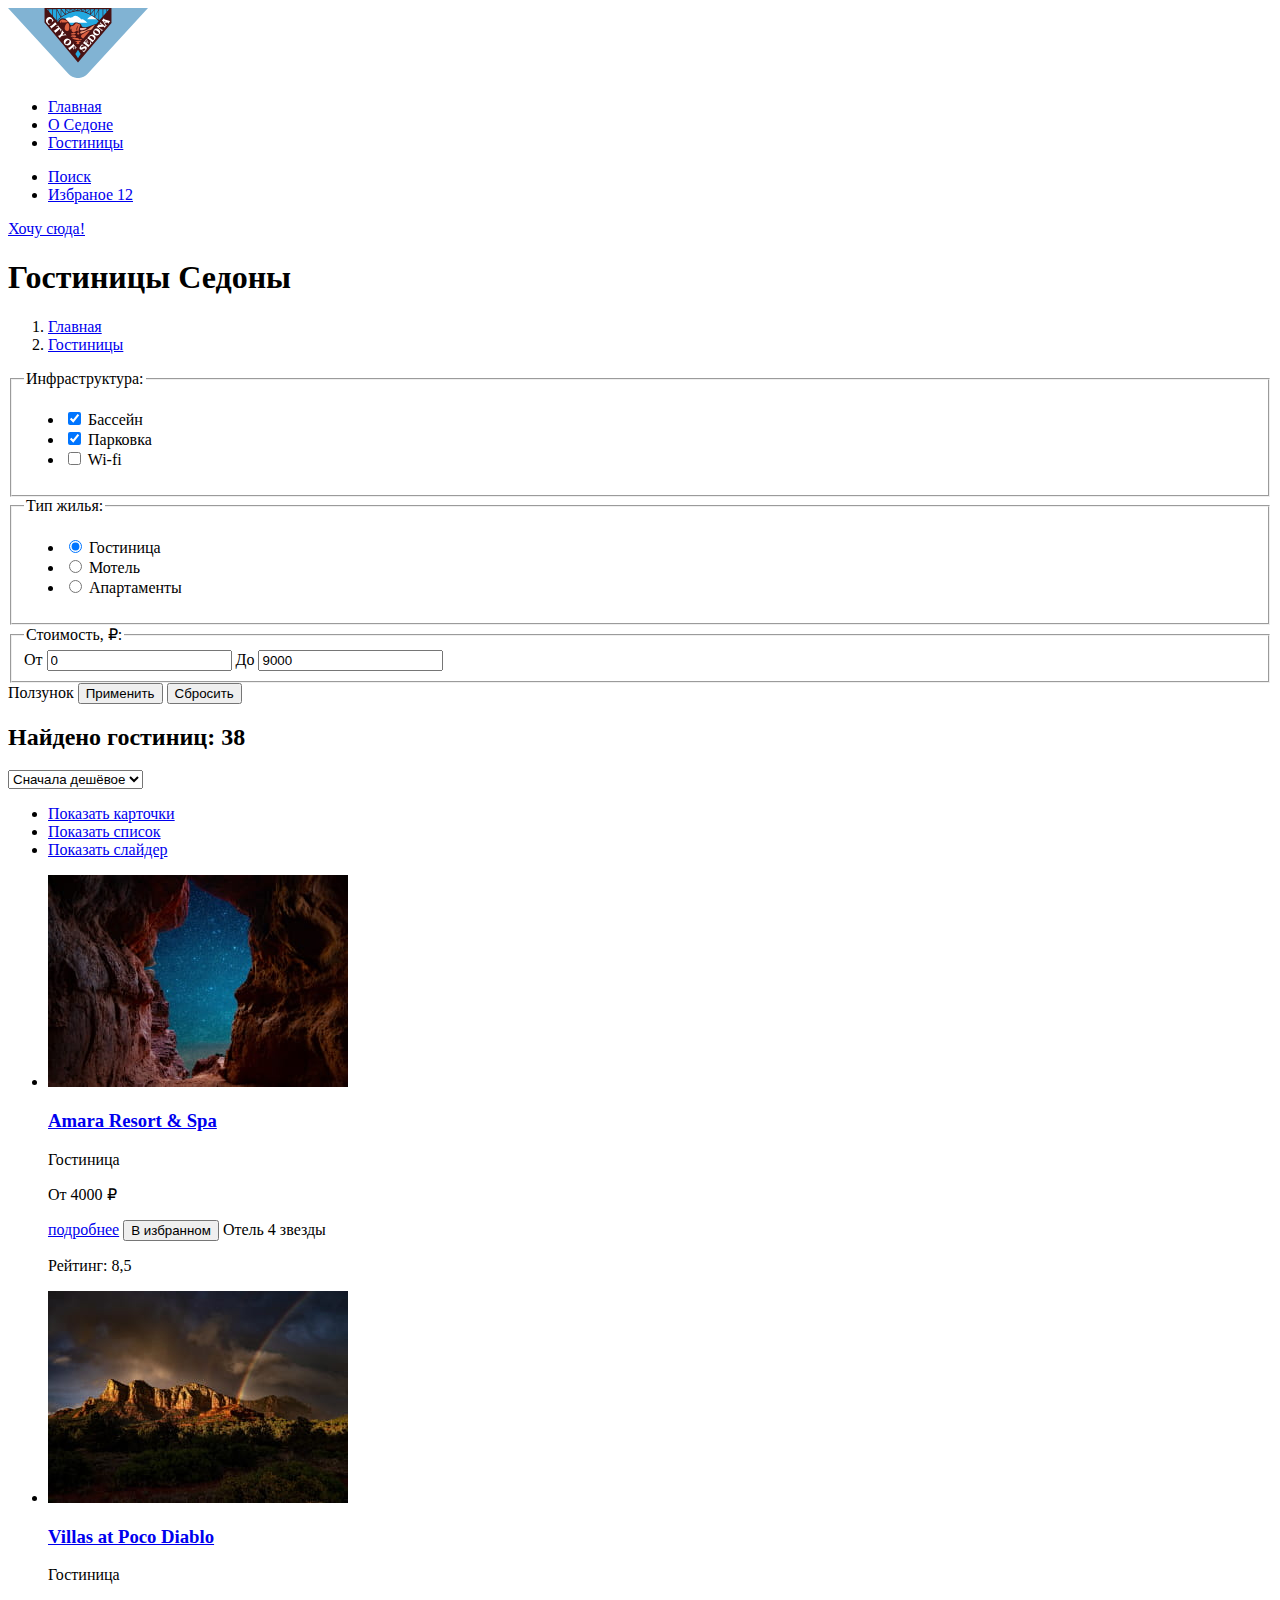
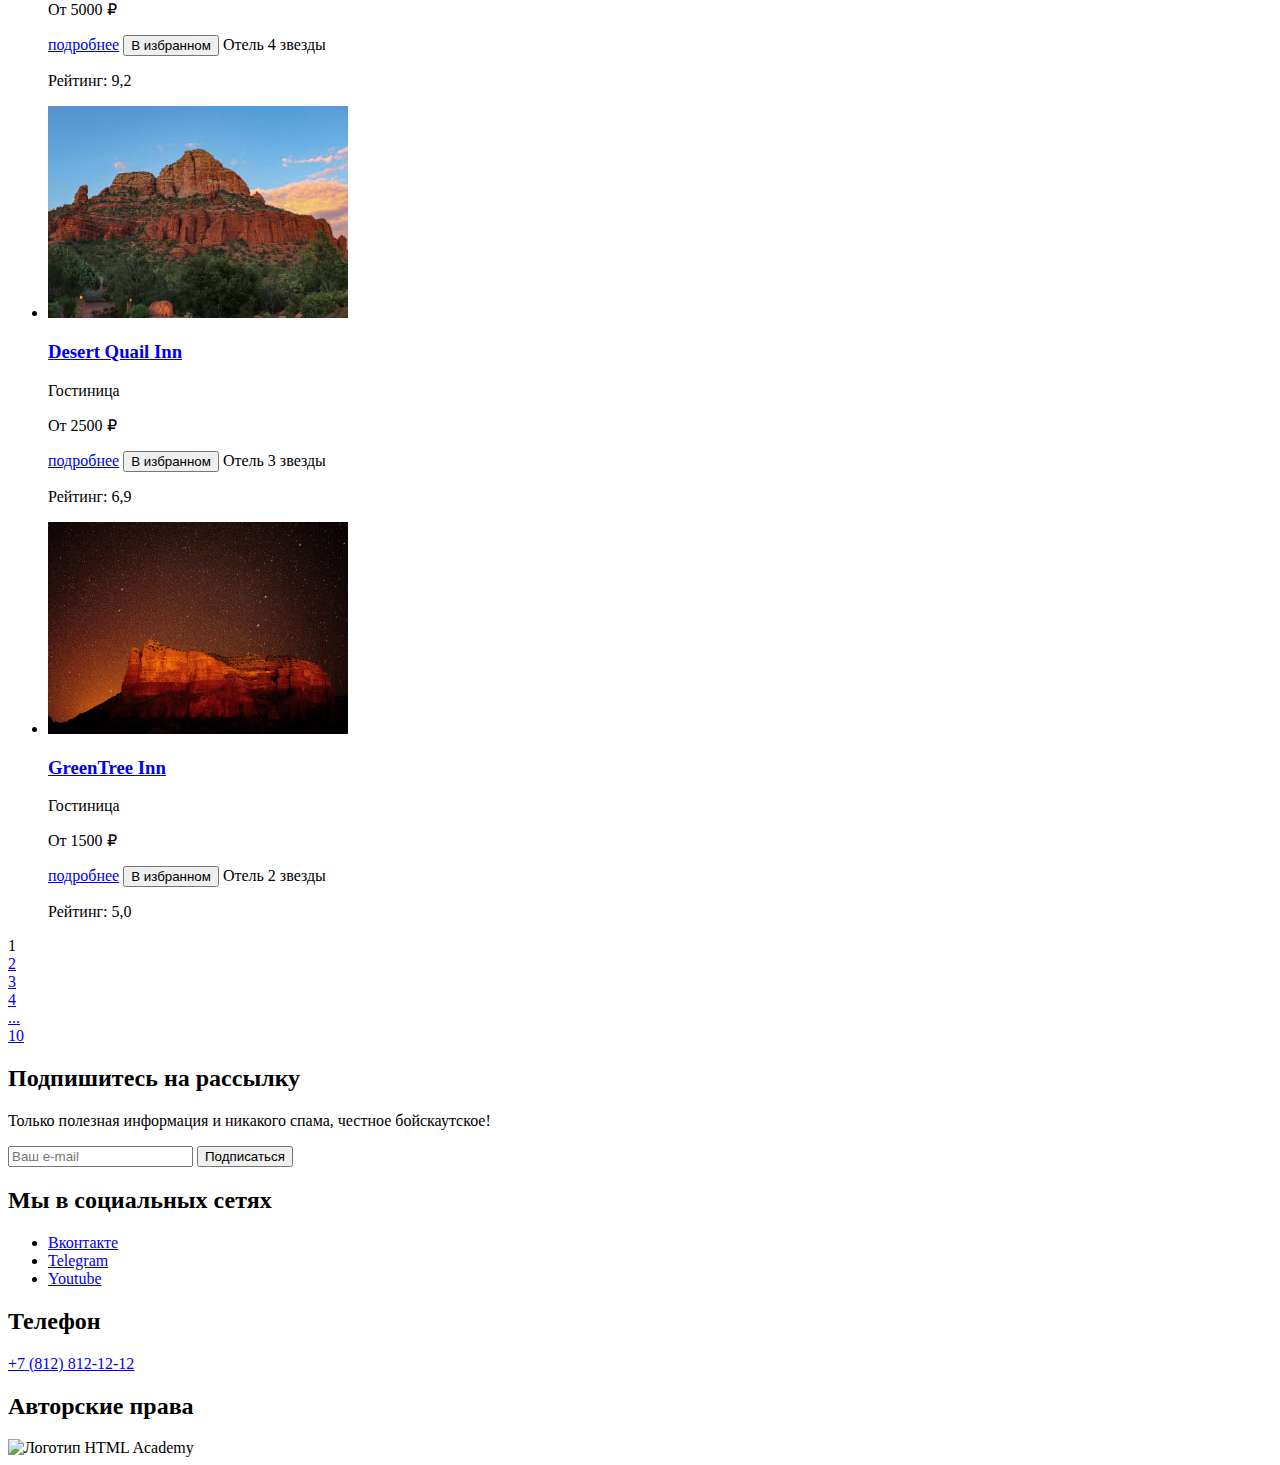
==== catalog.html @ e80df543 "Добавляет графику" ====
<!DOCTYPE html>
<html lang="ru">

  <head>
    <meta charset="utf-8">
    <title>HTML Academy: Седона</title>
  </head>

  <body>

    <header class="main-header" data-test="header">
      <nav class="navigation">
        <a class="navigation-logo" href="index.html">
          <img class="page-header-logo" src="images/logo.svg" width="140" height="70" alt="Логотип городка Седона">
        </a>
        <ul class="navigation-list">
          </li>
          <li class="navigation-item">
            <a class="navigation-link navigation-link-current" href="index.html">Главная</a>
          </li>
          <li class="navigation-item ">
            <a class="navigation-link" href="#">О Седоне</a>
          </li>
          <li class="navigation-item">
            <a class="navigation-link" href="catalog.html">Гостиницы</a>
          </li>

        </ul>
        <ul class="navigation-list navigation-user">
          <li class="navigation-user-item">
            <a class="navigation-user-link navigation-user-link-search" href="#">
              <span class="visually-hidden">
                Поиск
              </span>
            </a>
          </li>
          <li class="navigation-user-item">
            <a class="navigation-user-link navigation-user-link-favorite" href="#">
              <span class="visually-hidden">
                Избраное
              </span>
              <span class="likes-count">12</span>
            </a>
          </li>
        </ul>
      </nav>
      <a class="header-button" href="#">Хочу сюда!</a>
    </header>

    <main class="inner" data-test="main">
      <section class="filter" data-test="filter">
        <h1 class="filter-title">Гостиницы Седоны</h1>
        <nav class="breadcrumbs" aria-label="Хлебные крошки">
          <ol class="bread-crumbs-list">
            <li class="bread-crumbs-item ">
              <a class="bread-crumbs-link" href="index.html">
                <span class="visually-hidden">Главная</span>
              </a>
            </li>
            <li class="bread-crumbs-item ">
              <a class="bread-crumbs-link" href="catalog.html" area-current="page">
                Гостиницы</a>
            </li>
          </ol>
        </nav>
        <form class="filter-form" action="https://echo.htmlacademy.ru/" metod="get">
          <fieldset class="filter-form-fielsed">
            <legend>Инфраструктура:</legend>
            <ul class="filter-list">
              <li class="filter-item">
                <label class="filter-label">
                  <input class="filter-checkbox" type="checkbox" name="swimming-pool" checked>
                  Бассейн
                </label>
              </li>
              <li class="filter-item">
                <label class="filter-label">
                  <input class="filter-checkbox" type="checkbox" name="parking" checked>
                  Парковка
                </label>
              </li>
              <li class="filter-item">
                <label class="filter-label">
                  <input class="filter-checkbox" type="checkbox" name="Wi-fi">
                  Wi-fi
                </label>
              </li>
            </ul>
          </fieldset>
          <fieldset class="filter-form-fielsed">
            <legend>Тип жилья:</legend>
            <ul class="filter-list">
              <li class="filter-item">
                <label class="filter-label">
                  <input class="filter-radio" type="radio" name="type-house" value="hotel" checked>
                  Гостиница
                </label>
              </li>
              <li class="filter-item">
                <label class="filter-label">
                  <input class="filter-radio" type="radio" name="type-house" value="motel">
                  Мотель
                </label>
              </li>
              <li class="filter-item">
                <label class="filter-label">
                  <input class="filter-radio" type="radio" name="type-house" value="apartaments">
                  Апартаменты
                </label>
              </li>
            </ul>
          </fieldset>
          <fieldset class="filter-form-fielsed">
            <legend>Стоимость, ₽:</legend>
            <label class="filter-form-controle">От
              <input type="text" name="min-interval" value="0">
            </label>
            <label class="filter-form-controle">До
              <input type="text" name="max-interval" value="9000">
            </label>
          </fieldset>
          <span class="visually-hidden">Ползунок</span>
          <button class="button" type="submit">Применить</button>
          <button class="button" type="reset">Сбросить</button>
        </form>
      </section>
      <section class="catalog" data-test="catalog">
        <h2>Найдено гостиниц: 38</h2>
        <select class="select-control" aria-label="Сортировка">
          <option value="cheap">Сначала дешёвое</option>
          <option value="expensive">Сначала дорогое</option>
        </select>
        <div class="catalog-view">
          <ul class="catalog-view-list">
            <li class="catalog-view-item">
              <a href="#" class="catalog-view cards-selected">
                <span class="visually-hidden">Показать карточки</span>
              </a>
            </li>
            <li class="catalog-view-item">
              <a href="#" class="catalog-view-list">
                <span class="visually-hidden">Показать список</span>
              </a>
            </li>
            <li class="catalog-view-item">
              <a href="#" class="catalog-view-slider">
                <span class="visually-hidden">Показать слайдер</span>
              </a>
            </li>
          </ul>
        </div>

        <ul class="catalog-list">
          <li class="catalog-item">
            <a class="catalog-item-link" href="#">
              <img class="catalog-item-image" src="images/hotels/hotel-1.jpg" width="300" height="212"
                alt="Вид на звездное ночное небо изнутри горной расщелины">
              <h3 class="catalog-item-title">Amara Resort & Spa</h3>
            </a>
            <p class="catalog-item-card">Гостиница</p>
            <p class="catalog-item-price">От 4000 ₽</p>
            <a class="catalog-item-link-button" href="#">подробнее</a>
            <button class="button" type="submit">В избранном</button>
            <span class="visually-hidden">Отель 4 звезды</span>
            </p>
            <p class="catalog-item-rating">Рейтинг: 8,5</p>
          </li>
          <li class="catalog-item">
            <a class="catalog-item-link" href="#">
              <img class="catalog-item-image" src="images/hotels/hotel-2.jpg" width="300" height="212"
                alt="Радуга над горой">
              <h3 class="catakog-item-title">Villas at Poco Diablo</h3>
            </a>
            <p class="catalog-item-card">Гостиница</p>
            <p class="catalog-item-price">От 5000 ₽</p>
            <a class="catalog-item-link-button" href="#">подробнее</a>
            <button class="button" type="submit">В избранном</button>
            <span class="visually-hidden">Отель 4 звезды</span>
            </p>
            <p class="catalog-item-rating">Рейтинг: 9,2</p>
          </li>
          <li class="catalog-item">
            <a class="catalog-item-link" href="#">
              <img class="catalog-item-image" src="images/hotels/hotel-3.jpg" width="300" height="212"
                alt="Закат в горах">
              <h3 class="catakog-item-title">Desert Quail Inn</h3>
            </a>
            <p class="catalog-item-card">Гостиница</p>
            <p class="catalog-item-price">От 2500 ₽</p>
            <a class="catalog-item-link-button" href="#">подробнее</a>
            <button class="button" type="submit">В избранном</button>
            <span class="visually-hidden">Отель 3 звезды</span>
            </p>
            <p class="catalog-item-rating">Рейтинг: 6,9</p>
          </li>
          <li class="catalog-item">
            <a class="catalog-item-link" href="#">
              <img class="catalog-item-image" src="images/hotels/hotel-4.jpg" width="300" height="212"
                alt="Ночь в горах">
              <h3 class="catakog-item-title">GreenTree Inn</h3>
            </a>
            <p class="catalog-item-card">Гостиница</p>
            <p class="catalog-item-price">От 1500 ₽</p>
            <a class="catalog-item-link-button" href="#">подробнее</a>
            <button class="button" type="submit">В избранном</button>
            <span class="visually-hidden">Отель 2 звезды</span>
            </p>
            <p class="catalog-item-rating">Рейтинг: 5,0</p>
          </li>
        </ul>
      </section>

      <li class="pagination-item">
        <a class="pagination-link pagination-current">1</a>
      </li>
      <li class="pagination-item">
        <a class="pagination-link" href="#">2</a>
      </li>
      <li class="pagination-item">
        <a class="pagination-link" href="#">3</a>
      </li>
      <li class="pagination-item">
        <a class="pagination-link" href="#">4</a>
      </li>
      <li class="pagination-item>">
        <a class="pagination-link" href="#">...</a>
      </li>
      <li class="pagination-item">
        <a class="pagination-link" href="#">10</a>
      </li>

      <section class="subscription" data-test="subscribe">
        <h2>Подпишитесь на рассылку</h2>
        <p>Только полезная информация и никакого спама, честное бойскаутское!</p>
        <form class="subscription-form" action="https://echo.htmlacademy.ru/" method="post">
          <input type="text" name="user-email" placeholder="Ваш e-mail">
          <button class="button" type="submit">Подписаться</button>
        </form>
      </section>
    </main>

    <footer class="page-footer" data-test="footer">
      <section class="footer-social">
        <h2 class="visually-hidden">Мы в социальных сетях</h2>
        <ul class="social-footer-list">
          <li class="social-footer-item">
            <a class="social-footer-link" href="https://vk.com/htmlacademy">
              <span class="visually-hidden">Вконтакте</span>
            </a>
          </li>
          <li class="social-footer-item">
            <a class="social-footer-link" href="https://t.me/htmlacademy">
              <span class="visually-hidden">Telegram</span>
            </a>
          </li>
          <li class="social-footer-item">
            <a class="social-footer-link" href="https://www.youtube.com/user/htmlacademyru">
              <span class="visually-hidden">Youtube</span>
            </a>
          </li>
        </ul>
      </section>

      <section class="footer-contact">
        <h2 class="visually-hidden">Телефон</h2>
        <a class="footer-contact-phone" href="tel:+7(812)812-12-12">+7 (812) 812-12-12</a>
      </section>
      <section class="copyright">
        <h2 class="visually-hidden">Авторские права</h2>
        <a class="copyright-logo" href="https://htmlacademy.ru/"></a>
        <img class="logo-html-academy" src="#" alt="Логотип HTML Academy">
      </section>
    </footer>
  </body>
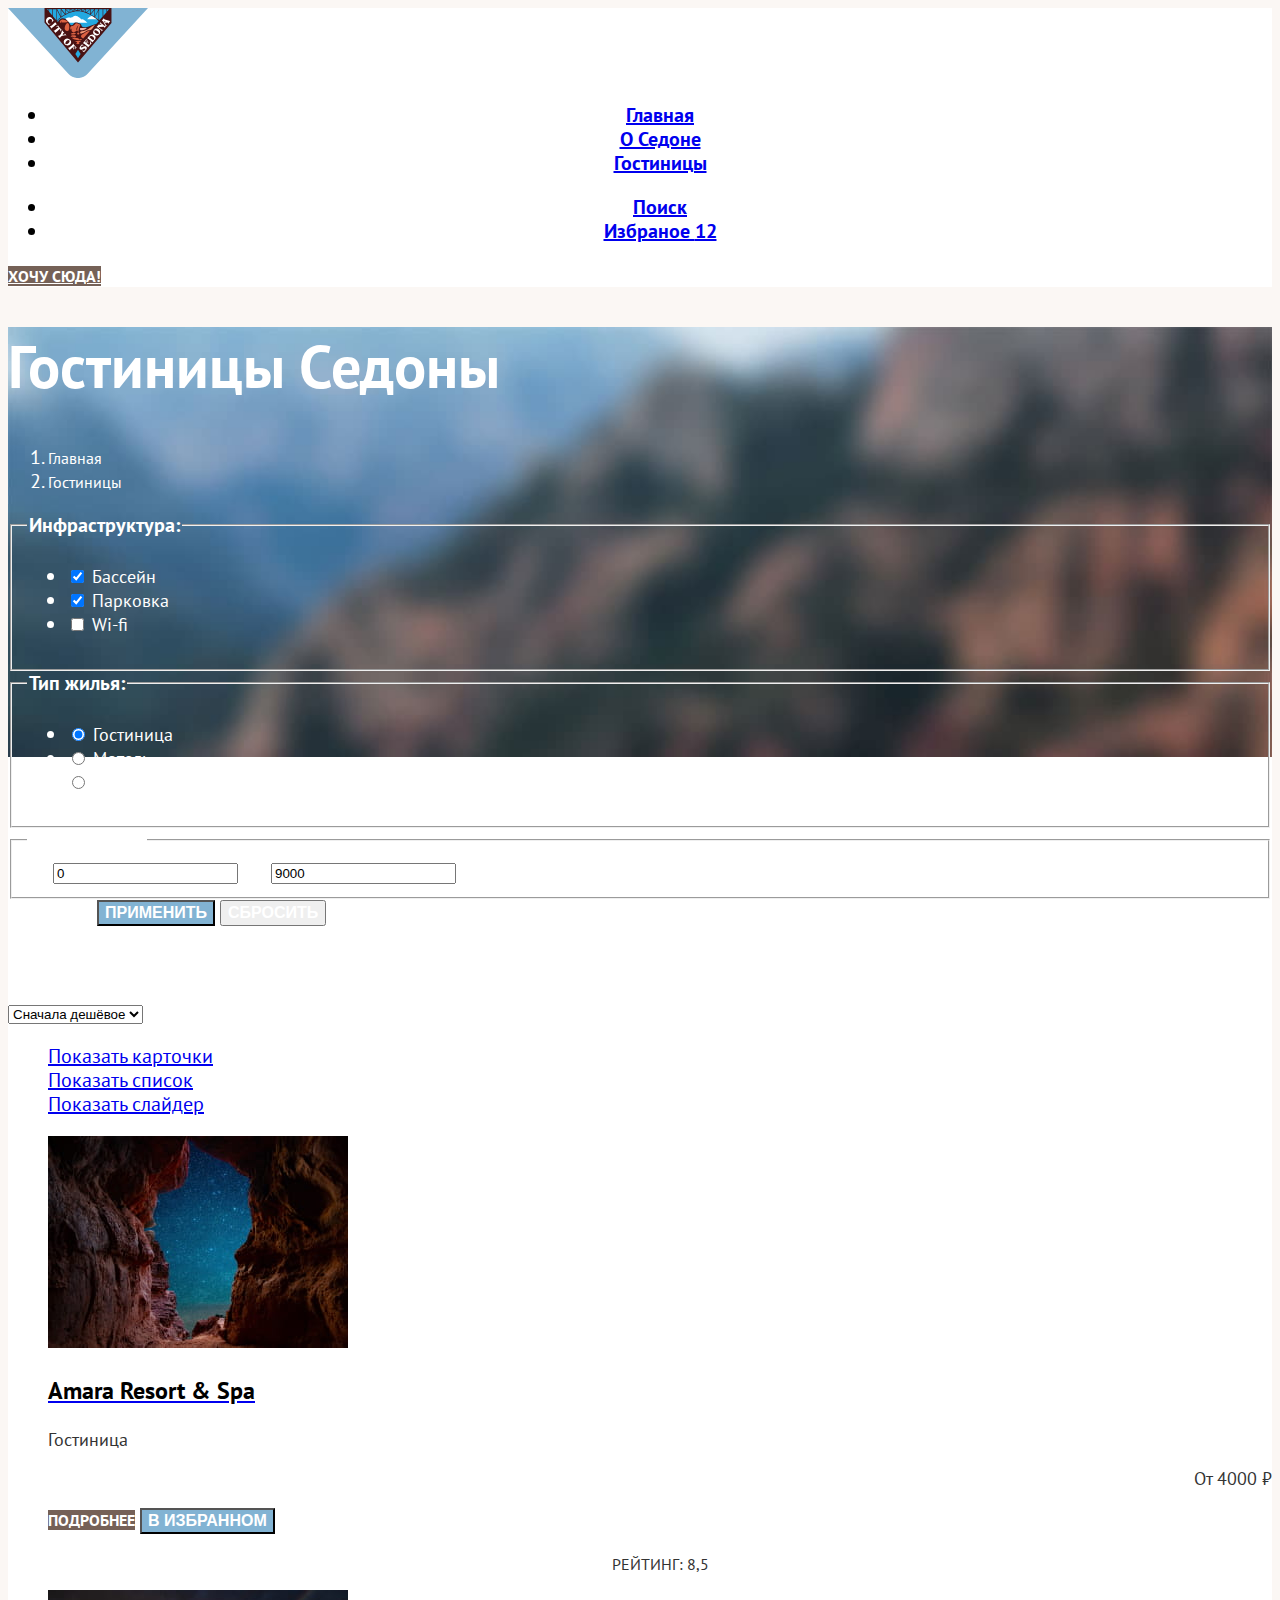
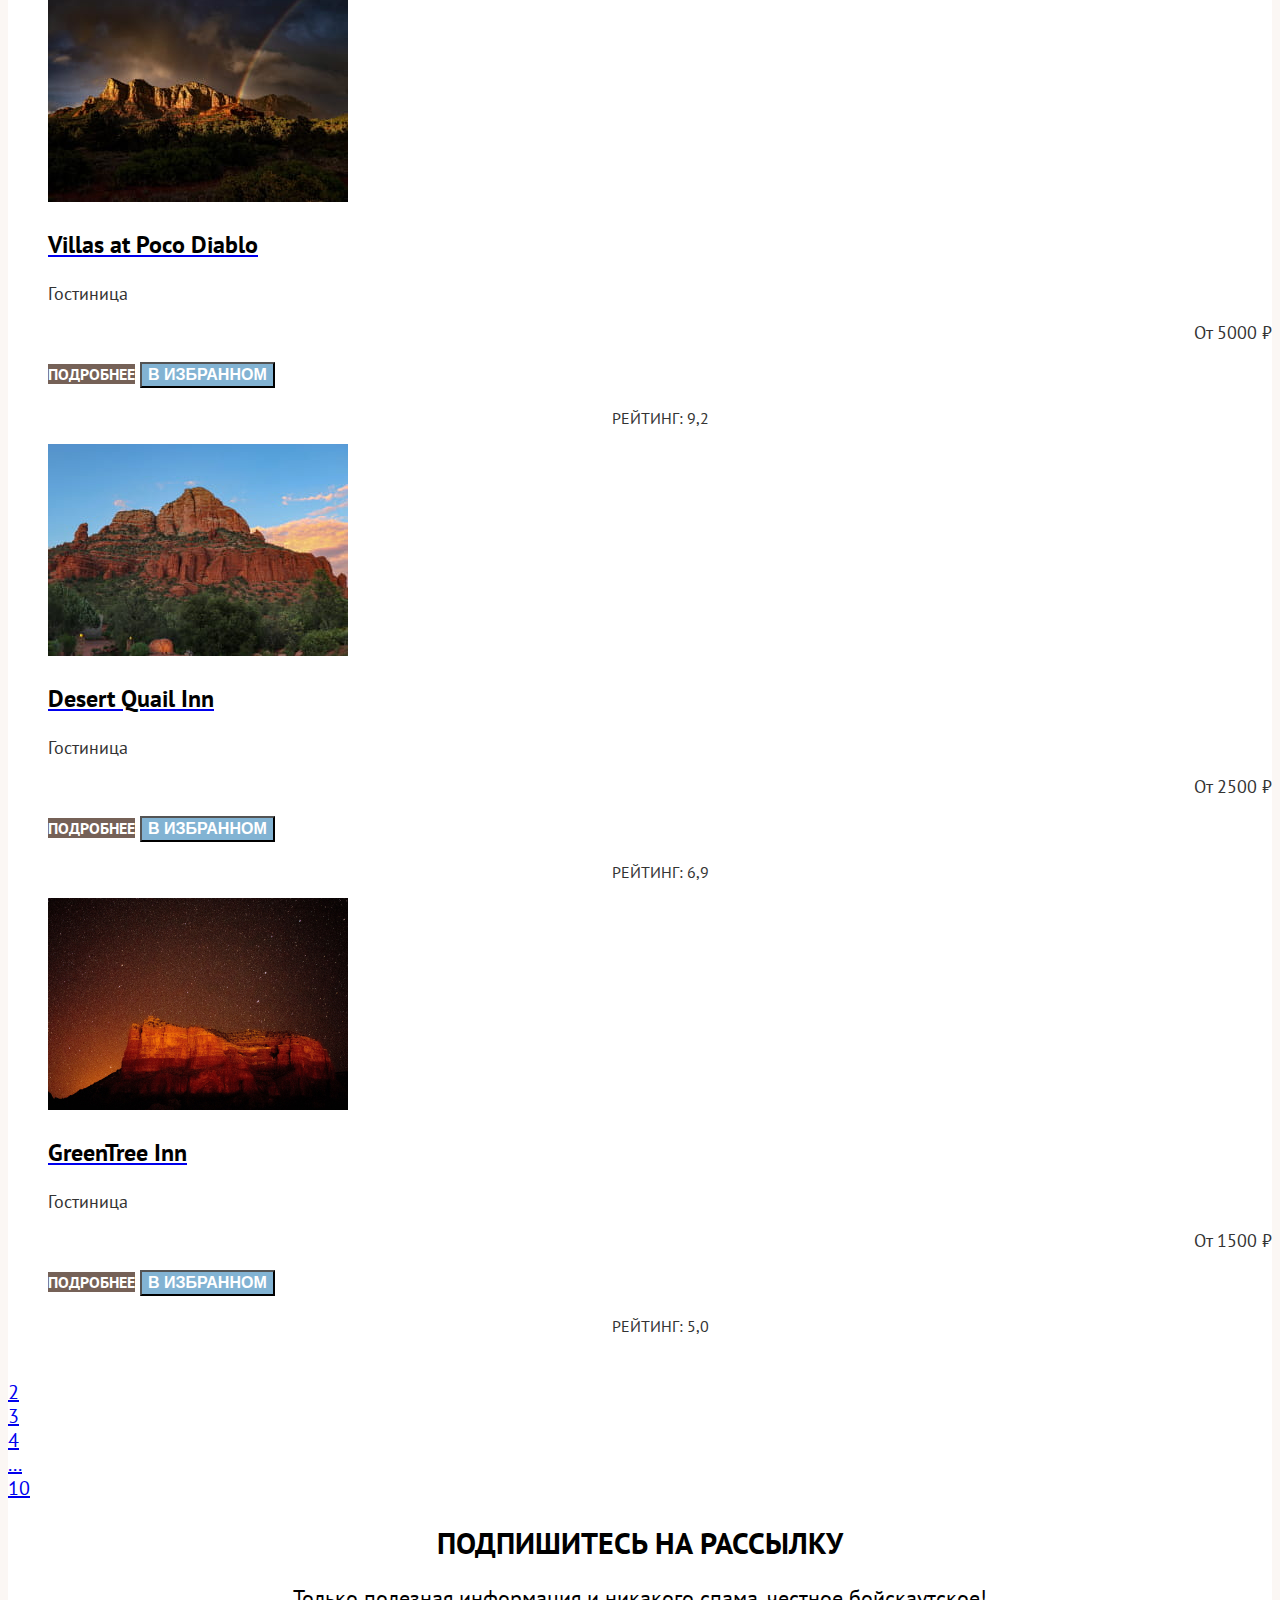
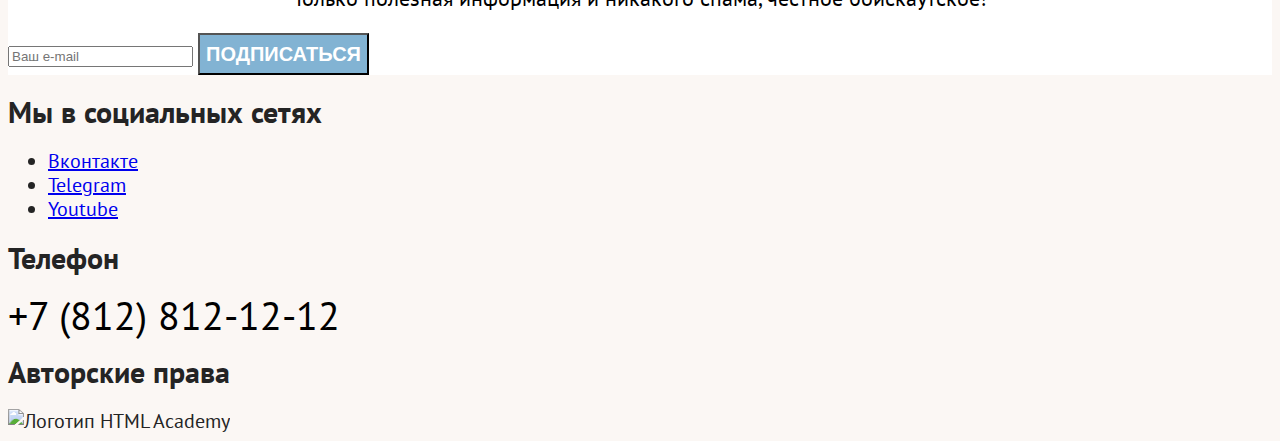
==== commit ac32571d: "Добавляет стили" ====
--- a/catalog.html
+++ b/catalog.html
@@ -4,6 +4,7 @@
   <head>
     <meta charset="utf-8">
     <title>HTML Academy: Седона</title>
+    <link rel="stylesheet" href="styles/styles.css">
   </head>
 
   <body>
@@ -120,8 +121,8 @@
             </label>
           </fieldset>
           <span class="visually-hidden">Ползунок</span>
-          <button class="button" type="submit">Применить</button>
-          <button class="button" type="reset">Сбросить</button>
+          <button class="button-select" type="submit">Применить</button>
+          <button class="button-remove" type="reset">Сбросить</button>
         </form>
       </section>
       <section class="catalog" data-test="catalog">
@@ -160,7 +161,7 @@
             <p class="catalog-item-card">Гостиница</p>
             <p class="catalog-item-price">От 4000 ₽</p>
             <a class="catalog-item-link-button" href="#">подробнее</a>
-            <button class="button" type="submit">В избранном</button>
+            <button class="button-like" type="submit">В избранном</button>
             <span class="visually-hidden">Отель 4 звезды</span>
             </p>
             <p class="catalog-item-rating">Рейтинг: 8,5</p>
@@ -169,12 +170,12 @@
             <a class="catalog-item-link" href="#">
               <img class="catalog-item-image" src="images/hotels/hotel-2.jpg" width="300" height="212"
                 alt="Радуга над горой">
-              <h3 class="catakog-item-title">Villas at Poco Diablo</h3>
+              <h3 class="catalog-item-title">Villas at Poco Diablo</h3>
             </a>
             <p class="catalog-item-card">Гостиница</p>
             <p class="catalog-item-price">От 5000 ₽</p>
             <a class="catalog-item-link-button" href="#">подробнее</a>
-            <button class="button" type="submit">В избранном</button>
+            <button class="button-like" type="submit">В избранном</button>
             <span class="visually-hidden">Отель 4 звезды</span>
             </p>
             <p class="catalog-item-rating">Рейтинг: 9,2</p>
@@ -183,12 +184,12 @@
             <a class="catalog-item-link" href="#">
               <img class="catalog-item-image" src="images/hotels/hotel-3.jpg" width="300" height="212"
                 alt="Закат в горах">
-              <h3 class="catakog-item-title">Desert Quail Inn</h3>
+              <h3 class="catalog-item-title">Desert Quail Inn</h3>
             </a>
             <p class="catalog-item-card">Гостиница</p>
             <p class="catalog-item-price">От 2500 ₽</p>
             <a class="catalog-item-link-button" href="#">подробнее</a>
-            <button class="button" type="submit">В избранном</button>
+            <button class="button-like" type="submit">В избранном</button>
             <span class="visually-hidden">Отель 3 звезды</span>
             </p>
             <p class="catalog-item-rating">Рейтинг: 6,9</p>
@@ -197,12 +198,12 @@
             <a class="catalog-item-link" href="#">
               <img class="catalog-item-image" src="images/hotels/hotel-4.jpg" width="300" height="212"
                 alt="Ночь в горах">
-              <h3 class="catakog-item-title">GreenTree Inn</h3>
+              <h3 class="catalog-item-title">GreenTree Inn</h3>
             </a>
             <p class="catalog-item-card">Гостиница</p>
             <p class="catalog-item-price">От 1500 ₽</p>
             <a class="catalog-item-link-button" href="#">подробнее</a>
-            <button class="button" type="submit">В избранном</button>
+            <button class="button-like" type="submit">В избранном</button>
             <span class="visually-hidden">Отель 2 звезды</span>
             </p>
             <p class="catalog-item-rating">Рейтинг: 5,0</p>
@@ -229,12 +230,12 @@
         <a class="pagination-link" href="#">10</a>
       </li>
 
-      <section class="subscription" data-test="subscribe">
-        <h2>Подпишитесь на рассылку</h2>
-        <p>Только полезная информация и никакого спама, честное бойскаутское!</p>
+      <section class="subscription-catalog" data-test="subscribe">
+        <h2 class="subscription-title-catalog">Подпишитесь на рассылку</h2>
+        <p class="subscription-text-catalog">Только полезная информация и никакого спама, честное бойскаутское!</p>
         <form class="subscription-form" action="https://echo.htmlacademy.ru/" method="post">
           <input type="text" name="user-email" placeholder="Ваш e-mail">
-          <button class="button" type="submit">Подписаться</button>
+          <button class="button-subscribe" type="submit">Подписаться</button>
         </form>
       </section>
     </main>
--- a/styles/styles.css
+++ b/styles/styles.css
@@ -0,0 +1,358 @@
+@font-face {
+  font-family: "PT Sans";
+  font-style: normal;
+  font-weight: 400;
+  src: url("../fonts/ptsans-400.woff2") format("woff2");
+  font-display: swap;
+}
+
+@font-face {
+  font-family: "PT Sans";
+  font-style: normal;
+  font-weight: 700;
+  src: url("../fonts/ptsans-700.woff2") format("woff2");
+  font-display: swap;
+}
+
+@font-face {
+  font-family: "PT Sans";
+  font-style: italic;
+  font-weight: 400;
+  src: url("../fonts/ptsans-400.woff2") format("woff2");
+  font-display: swap;
+}
+
+@font-face {
+  font-family: "PT Sans";
+  font-style: italic;
+  font-weight: 700;
+  src: url("../fonts/ptsans-700.woff2") format("woff2");
+  font-display: swap;
+}
+
+body {
+  font-family: "PT Sans", sans-serif;
+  font-size: 20px;
+  line-height: 24px;
+  color: #242424;
+  background-color: #fbf7f4;
+}
+
+.main-header {
+  background-color: #FFFFFF;
+  color: #000000;
+}
+
+.navigation-list {
+  color: #000000;
+  background-color: #FFFFFF;
+  font-weight: 700;
+  text-align: center;
+  text-decoration: none;
+
+}
+
+.header-button {
+  color: #FFFFFF;
+  background: rgba(117, 97, 87, 1);
+  font-weight: 700;
+  font-size: 16px;
+  line-height: 20px;
+  text-align: center;
+  text-transform: uppercase;
+}
+
+.main-index {
+  background-color: #FFFFFF;
+  color: #000000;
+  background-image: url(../images/main-background.jpg);
+  background-size: 100% auto;
+  background-repeat: no-repeat;
+}
+
+.title-advantages {
+  font-weight: 700;
+  font-size: 30px;
+  line-height: 36px;
+  text-align: center;
+  text-transform: uppercase;
+
+
+}
+
+.look-advantages {
+  font-weight: 400;
+  font-size: 22px;
+  line-height: 26px;
+  text-align: center;
+
+
+}
+
+.advantages-title {
+  font-weight: 700;
+  font-size: 24px;
+  line-height: 28px;
+  text-transform: uppercase;
+  text-align: center;
+}
+
+.advantages-title-first {
+  font-weight: 700;
+  font-size: 24px;
+  line-height: 28px;
+  text-transform: uppercase;
+  text-align: center;
+  color: #FFFFFF;
+  background: #82B3D3;
+
+}
+
+.advantages-description {
+  font-weight: 400;
+  font-size: 18px;
+  line-height: 21px;
+  text-align: center;
+
+}
+
+.advantages-description-first {
+  font-weight: 400;
+  font-size: 18px;
+  line-height: 21px;
+  text-align: center;
+  color: #FFFFFF;
+  background: #82B3D3;
+
+}
+
+.subtitle-infrastructure {
+  font-weight: 700;
+  font-size: 30px;
+  line-height: 36px;
+  text-align: center;
+  text-transform: uppercase;
+}
+
+.text-infrastructure {
+  font-weight: 400;
+  font-size: 22px;
+  line-height: 26px;
+  text-align: center;
+}
+
+.infrastructure-title {
+  font-weight: 700;
+  font-size: 24px;
+  line-height: 28px;
+  text-align: center;
+  text-transform: uppercase;
+}
+
+.infrastructure-description {
+  font-weight: 400;
+  font-size: 18px;
+  line-height: 21px;
+  text-align: center;
+}
+
+
+.title-search {
+  font-weight: 700;
+  font-size: 30px;
+  line-height: 36px;
+  text-align: center;
+  text-transform: uppercase;
+}
+
+.text-search {
+  font-weight: 400;
+  font-size: 22px;
+  line-height: 26px;
+  text-align: center;
+}
+
+.button-search {
+  font-weight: 700;
+  font-size: 20px;
+  line-height: 36px;
+  text-align: center;
+  text-transform: uppercase;
+  color: #FFFFFF;
+
+}
+
+.subscription {
+  background-color: #FFFFFF;
+  color: #FFFFFF;
+  background-image: url(../images/background-2.jpg);
+  background-repeat: no-repeat;
+  background-size: 100% auto;
+}
+
+.subscription-title {
+  color: #FFFFFF;
+  font-size: 30px;
+  font-weight: 700;
+  line-height: 36px;
+  text-align: center;
+  text-transform: uppercase;
+}
+
+.subscription-text {
+  color: #FFFFFF;
+  font-size: 22px;
+  font-weight: 400;
+  line-height: 26px;
+  text-align: center;
+
+}
+
+.button-subscribe {
+  color: #FFFFFF;
+  background-color: #82B3D3;
+  text-transform: uppercase;
+  font-size: 20px;
+  font-weight: 700;
+  line-height: 36px;
+  text-align: center;
+
+}
+
+.footer-contact-phone {
+  font-weight: 400;
+  font-size: 40px;
+  line-height: 40px;
+  text-align: center;
+  color: #000000;
+  text-decoration: none;
+}
+
+.inner {
+  color: #FFFFFF;
+  background-color: #FFFFFF;
+  background-image: url(../images/background-1.jpg);
+  background-repeat: no-repeat;
+  background-size: 100% auto;
+}
+
+.filter-title {
+  font-weight: 700;
+  font-size: 60px;
+  line-height: 78px;
+}
+
+.bread-crumbs-link {
+  color: #FFFFFF;
+  font-weight: 400;
+  font-size: 16px;
+  line-height: 21px;
+  text-decoration: none;
+}
+
+legend {
+  font-weight: 700;
+  font-size: 20px;
+  line-height: 24px;
+}
+
+.filter-label,
+.filter-radio {
+  font-weight: 400;
+  font-size: 18px;
+  line-height: 23px;
+}
+
+.button-select {
+  color: #FFFFFF;
+  background-color: rgba(130, 179, 211, 1);
+  font-size: 16px;
+  font-weight: 700;
+  line-height: 20px;
+  text-align: center;
+  text-transform: uppercase;
+}
+
+.button-remove {
+  color: #FFFFFF;
+  font-size: 16px;
+  font-weight: 700;
+  line-height: 20px;
+  text-align: center;
+  text-transform: uppercase;
+}
+
+.catalog-item-title {
+  font-size: 24px;
+  font-weight: 700;
+  line-height: 28px;
+  text-align: left;
+  color: #000000;
+  text-decoration: none;
+}
+
+.catalog-item-card {
+  font-size: 18px;
+  font-weight: 400;
+  line-height: 21px;
+  text-align: left;
+  color: #333333;
+}
+
+.catalog-item-price {
+  font-size: 18px;
+  font-weight: 400;
+  line-height: 21px;
+  text-align: right;
+  color: #333333;
+}
+
+.catalog-item-link-button {
+  color: #FFFFFF;
+  background-color: #756157;
+  font-size: 16px;
+  font-weight: 700;
+  line-height: 20px;
+  text-align: center;
+  text-decoration: none;
+  text-transform: uppercase;
+}
+
+.button-like {
+  color: #FFFFFF;
+  background-color: #82B3D3;
+  font-size: 16px;
+  font-weight: 700;
+  line-height: 20px;
+  text-align: center;
+  text-decoration: none;
+  text-transform: uppercase;
+}
+
+.catalog-item-rating {
+  color: #333333;
+  font-size: 16px;
+  font-weight: 400;
+  line-height: 20px;
+  text-transform: uppercase;
+  text-align: center;
+
+}
+
+.subscription-title-catalog {
+  color: #000000;
+  font-size: 30px;
+  font-weight: 700;
+  line-height: 36px;
+  text-align: center;
+  text-transform: uppercase;
+}
+
+.subscription-text-catalog {
+  color: #000000;
+  font-size: 22px;
+  font-weight: 400;
+  line-height: 26px;
+  text-align: center;
+
+}
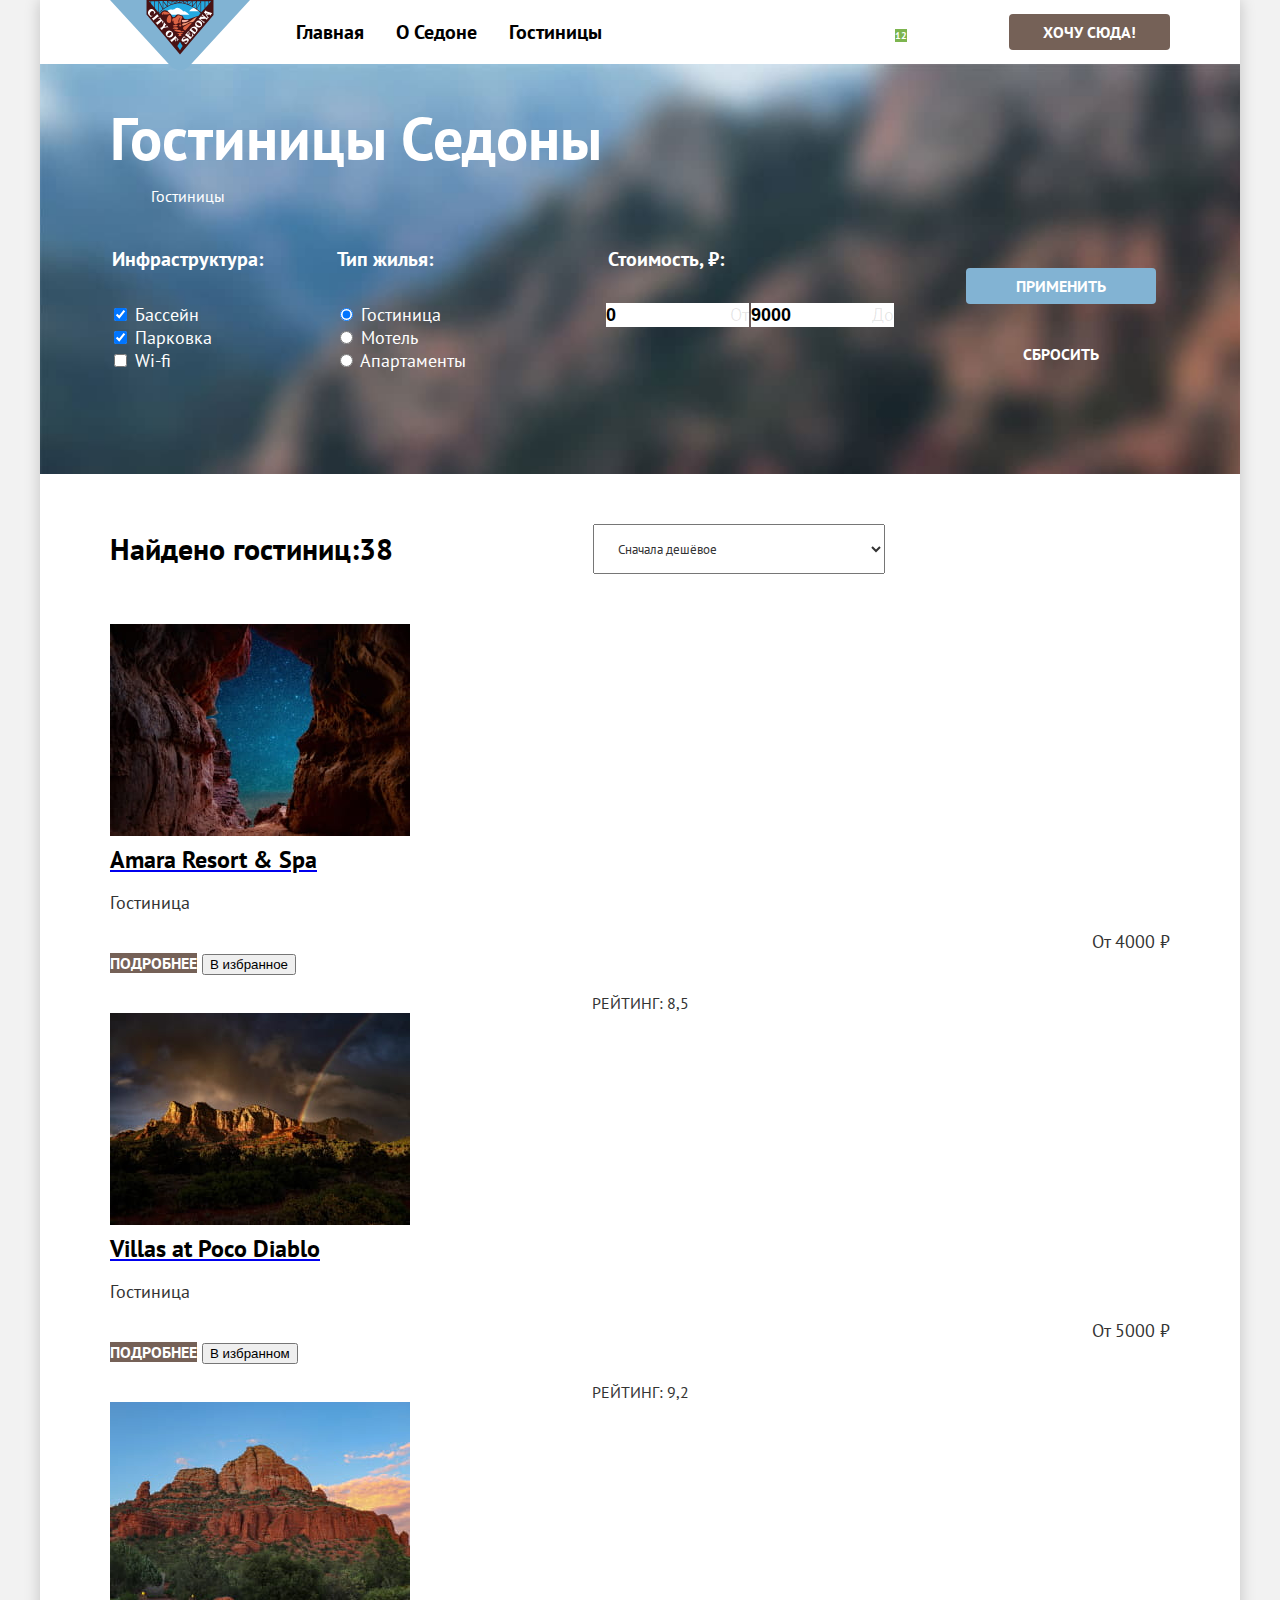
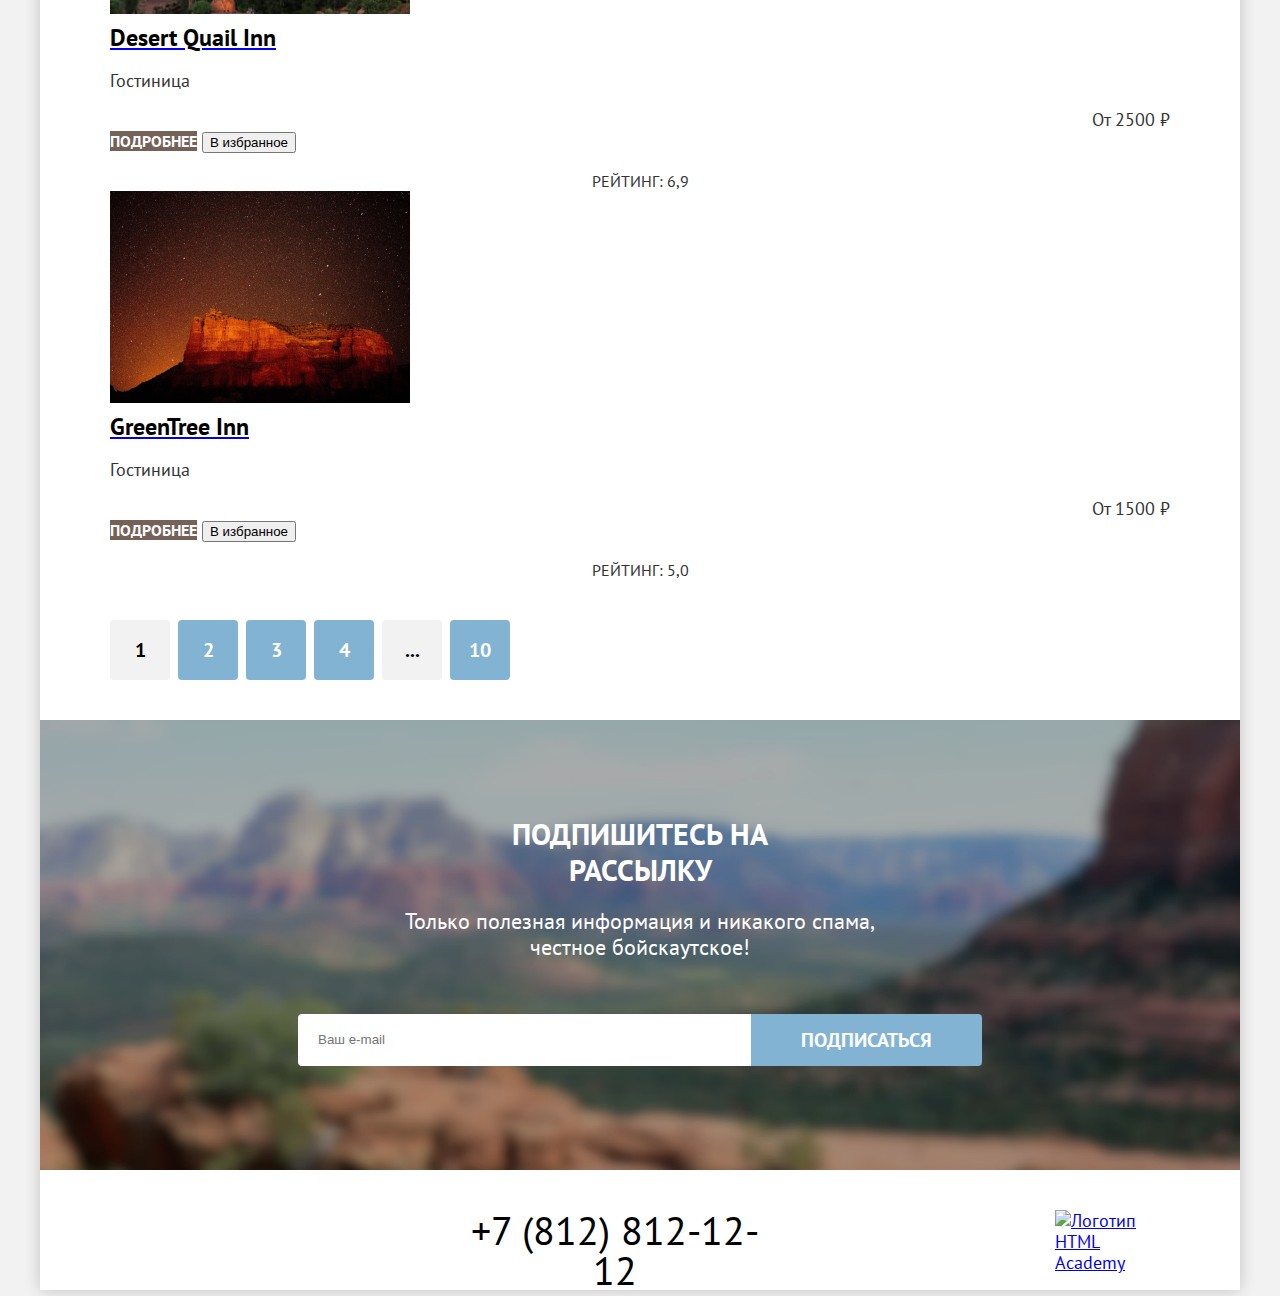
==== commit 6c5f916a: "добавляет сетки компонентов на флексах" ====
--- a/catalog.html
+++ b/catalog.html
@@ -8,50 +8,49 @@
   </head>
 
   <body>
-
-    <header class="main-header" data-test="header">
-      <nav class="navigation">
-        <a class="navigation-logo" href="index.html">
-          <img class="page-header-logo" src="images/logo.svg" width="140" height="70" alt="Логотип городка Седона">
-        </a>
-        <ul class="navigation-list">
-          </li>
-          <li class="navigation-item">
-            <a class="navigation-link navigation-link-current" href="index.html">Главная</a>
-          </li>
-          <li class="navigation-item ">
-            <a class="navigation-link" href="#">О Седоне</a>
-          </li>
-          <li class="navigation-item">
-            <a class="navigation-link" href="catalog.html">Гостиницы</a>
-          </li>
-
-        </ul>
-        <ul class="navigation-list navigation-user">
-          <li class="navigation-user-item">
-            <a class="navigation-user-link navigation-user-link-search" href="#">
-              <span class="visually-hidden">
-                Поиск
-              </span>
-            </a>
-          </li>
-          <li class="navigation-user-item">
-            <a class="navigation-user-link navigation-user-link-favorite" href="#">
-              <span class="visually-hidden">
-                Избраное
-              </span>
-              <span class="likes-count">12</span>
-            </a>
-          </li>
-        </ul>
-      </nav>
-      <a class="header-button" href="#">Хочу сюда!</a>
-    </header>
-
-    <main class="inner" data-test="main">
-      <section class="filter" data-test="filter">
-        <h1 class="filter-title">Гостиницы Седоны</h1>
-        <nav class="breadcrumbs" aria-label="Хлебные крошки">
+    <div class="page-container">
+      <header class="main-header" data-test="header">
+        <nav class="navigation">
+          <a class="navigation-logo" href="index.html">
+            <img class="page-header-logo" src="images/logo.svg" width="140" height="70" alt="Логотип городка Седона">
+          </a>
+          <ul class="navigation-list">
+            </li>
+            <li class="navigation-item">
+              <a class="navigation-link " href="index.html">Главная</a>
+            </li>
+            <li class="navigation-item ">
+              <a class="navigation-link" href="#">О Седоне</a>
+            </li>
+            <li class="navigation-item">
+              <span class="navigation-link navigation-link-current">Гостиницы</span>
+            </li>
+
+          </ul>
+          <ul class="navigation-list navigation-user">
+            <li class="navigation-user-item">
+              <a class="navigation-user-link navigation-user-link-search" href="#">
+                <span class="visually-hidden">
+                  Поиск
+                </span>
+              </a>
+            </li>
+            <li class="navigation-user-item">
+              <a class="navigation-user-link navigation-user-link-favorite" href="#">
+                <span class="visually-hidden">
+                  Избраное
+                </span>
+                <span class="likes-count">12</span>
+              </a>
+            </li>
+          </ul>
+        </nav>
+        <a class="header-button" href="#">Хочу сюда!</a>
+      </header>
+
+      <main class="inner main-container" data-test="main">
+        <section class="filter" data-test="filter">
+          <h1 class="filter-title">Гостиницы Седоны</h1>
           <ol class="bread-crumbs-list">
             <li class="bread-crumbs-item ">
               <a class="bread-crumbs-link" href="index.html">
@@ -63,213 +62,224 @@
                 Гостиницы</a>
             </li>
           </ol>
-        </nav>
-        <form class="filter-form" action="https://echo.htmlacademy.ru/" metod="get">
-          <fieldset class="filter-form-fielsed">
-            <legend>Инфраструктура:</legend>
-            <ul class="filter-list">
-              <li class="filter-item">
-                <label class="filter-label">
-                  <input class="filter-checkbox" type="checkbox" name="swimming-pool" checked>
-                  Бассейн
-                </label>
+
+
+          <form class="filter-form" action="https://echo.htmlacademy.ru/" metod="get">
+            <fieldset class="filter-form-fielsed">
+              <legend class="catalog-filter-list">Инфраструктура:</legend>
+              <ul class="filter-list">
+                <li class="filter-item">
+                  <label class="filter-label">
+                    <input class="filter-checkbox" type="checkbox" name="swimming-pool" checked>
+                    Бассейн
+                  </label>
+                </li>
+                <li class="filter-item">
+                  <label class="filter-label">
+                    <input class="filter-checkbox" type="checkbox" name="parking" checked>
+                    Парковка
+                  </label>
+                </li>
+                <li class="filter-item">
+                  <label class="filter-label">
+                    <input class="filter-checkbox" type="checkbox" name="Wi-fi">
+                    Wi-fi
+                  </label>
+                </li>
+              </ul>
+            </fieldset>
+            <fieldset class="filter-form-fielsed catalog-filter-list-house">
+              <legend class="catalog-filter-list">Тип жилья:</legend>
+              <ul class="filter-list">
+                <li class="filter-item">
+                  <label class="filter-label">
+                    <input class="filter-radio" type="radio" name="type-house" value="hotel" checked>
+                    Гостиница
+                  </label>
+                </li>
+                <li class="filter-item">
+                  <label class="filter-label">
+                    <input class="filter-radio" type="radio" name="type-house" value="motel">
+                    Мотель
+                  </label>
+                </li>
+                <li class="filter-item">
+                  <label class="filter-label">
+                    <input class="filter-radio" type="radio" name="type-house" value="apartaments">
+                    Апартаменты
+                  </label>
+                </li>
+              </ul>
+            </fieldset>
+            <fieldset class="filter-form-fielsed filter-form-fielsed-list-price">
+              <legend class="catalog-filter-list catalog-filter-list-price">Стоимость, ₽:</legend>
+              <label class="filter-form-controle">
+                <input class="price" type="text" name="min-interval" value="0">
+                <span class="price-text">От</span>
+              </label>
+              <label class="filter-form-controle">
+                <input class="price" type="text" name="max-interval" value="9000">
+                <span class="price-text">До</span>
+              </label>
+              <span class="visually-hidden">Ползунок</span>
+            </fieldset>
+            <div class="bloc-button">
+              <button class="select-button-type" type="submit">Применить</button>
+              <button class="remove-button-type" type="reset">Сбросить</button>
+            </div>
+          </form>
+        </section>
+        <div class="catalog-wrapper">
+          <section class="catalog" data-test="catalog">
+            <div class="catalog-left-block">
+              <h2 class="find-hotel">Найдено гостиниц:<span>38</span></h2>
+              <select class="select-control" aria-label="Сортировка">
+                <option value="cheap">Сначала дешёвое</option>
+                <option value="expensive">Сначала дорогое</option>
+              </select>
+            </div>
+            <ul class="catalog-view-list">
+              <li class="catalog-view-item">
+                <a href="#" class="catalog-view cards-selected">
+                  <span class="visually-hidden">Показать карточки</span>
+                </a>
               </li>
-              <li class="filter-item">
-                <label class="filter-label">
-                  <input class="filter-checkbox" type="checkbox" name="parking" checked>
-                  Парковка
-                </label>
+              <li class="catalog-view-item">
+                <a href="#" class="catalog-view-list">
+                  <span class="visually-hidden">Показать список</span>
+                </a>
               </li>
-              <li class="filter-item">
-                <label class="filter-label">
-                  <input class="filter-checkbox" type="checkbox" name="Wi-fi">
-                  Wi-fi
-                </label>
+              <li class="catalog-view-item">
+                <a href="#" class="catalog-view-slider">
+                  <span class="visually-hidden">Показать слайдер</span>
+                </a>
               </li>
             </ul>
-          </fieldset>
-          <fieldset class="filter-form-fielsed">
-            <legend>Тип жилья:</legend>
-            <ul class="filter-list">
-              <li class="filter-item">
-                <label class="filter-label">
-                  <input class="filter-radio" type="radio" name="type-house" value="hotel" checked>
-                  Гостиница
-                </label>
-              </li>
-              <li class="filter-item">
-                <label class="filter-label">
-                  <input class="filter-radio" type="radio" name="type-house" value="motel">
-                  Мотель
-                </label>
-              </li>
-              <li class="filter-item">
-                <label class="filter-label">
-                  <input class="filter-radio" type="radio" name="type-house" value="apartaments">
-                  Апартаменты
-                </label>
-              </li>
-            </ul>
-          </fieldset>
-          <fieldset class="filter-form-fielsed">
-            <legend>Стоимость, ₽:</legend>
-            <label class="filter-form-controle">От
-              <input type="text" name="min-interval" value="0">
-            </label>
-            <label class="filter-form-controle">До
-              <input type="text" name="max-interval" value="9000">
-            </label>
-          </fieldset>
-          <span class="visually-hidden">Ползунок</span>
-          <button class="button-select" type="submit">Применить</button>
-          <button class="button-remove" type="reset">Сбросить</button>
-        </form>
-      </section>
-      <section class="catalog" data-test="catalog">
-        <h2>Найдено гостиниц: 38</h2>
-        <select class="select-control" aria-label="Сортировка">
-          <option value="cheap">Сначала дешёвое</option>
-          <option value="expensive">Сначала дорогое</option>
-        </select>
-        <div class="catalog-view">
-          <ul class="catalog-view-list">
-            <li class="catalog-view-item">
-              <a href="#" class="catalog-view cards-selected">
-                <span class="visually-hidden">Показать карточки</span>
-              </a>
-            </li>
-            <li class="catalog-view-item">
-              <a href="#" class="catalog-view-list">
-                <span class="visually-hidden">Показать список</span>
-              </a>
-            </li>
-            <li class="catalog-view-item">
-              <a href="#" class="catalog-view-slider">
-                <span class="visually-hidden">Показать слайдер</span>
-              </a>
+          </section>
+          <ul class="catalog-list">
+            <li class="catalog-item">
+              <a class="catalog-item-link" href="#">
+                <img class="catalog-item-image" src="images/hotels/hotel-1.jpg" width="300" height="212"
+                  alt="Вид на звездное ночное небо изнутри горной расщелины">
+                <h3 class="catalog-item-title">Amara Resort & Spa</h3>
+              </a>
+              <p class="catalog-item-type">Гостиница</p>
+              <p class="catalog-item-price">От 4000 ₽</p>
+              <a class="catalog-item-link-button" href="#">подробнее</a>
+              <button class="catalog-item-favorites" type="submit">В избранное</button>
+              <div class="catalog-item-star-rating catalog-item-star-rating-4">
+                <span class="visually-hidden">Отель 4 звезды</span>
+              </div>
+              </p>
+              <p class="catalog-item-rating">Рейтинг: 8,5</p>
+            </li>
+            <li class="catalog-item">
+              <a class="catalog-item-link" href="#">
+                <img class="catalog-item-image" src="images/hotels/hotel-2.jpg" width="300" height="212"
+                  alt="Радуга над горой">
+                <h3 class="catalog-item-title">Villas at Poco Diablo</h3>
+              </a>
+              <p class="catalog-item-type">Гостиница</p>
+              <p class="catalog-item-price">От 5000 ₽</p>
+              <a class="catalog-item-link-button" href="#">подробнее</a>
+              <button class="catalog-item-favorites-active" type="submit">В избранном</button>
+              <div class="catalog-item-star-rating catalog-item-star-rating-4">
+                <span class="visually-hidden">Отель 4 звезды</span>
+              </div>
+              </p>
+              <p class="catalog-item-rating">Рейтинг: 9,2</p>
+            </li>
+            <li class="catalog-item">
+              <a class="catalog-item-link" href="#">
+                <img class="catalog-item-image" src="images/hotels/hotel-3.jpg" width="300" height="212"
+                  alt="Закат в горах">
+                <h3 class="catalog-item-title">Desert Quail Inn</h3>
+              </a>
+              <p class="catalog-item-type">Гостиница</p>
+              <p class="catalog-item-price">От 2500 ₽</p>
+              <a class="catalog-item-link-button" href="#">подробнее</a>
+              <button class="catalog-item-favorites" type="submit">В избранное</button>
+              <div class="catalog-item-star-rating catalog-item-star-rating-3">
+                <span class="visually-hidden">Отель 3 звезды</span>
+              </div>
+              </p>
+              <p class="catalog-item-rating">Рейтинг: 6,9</p>
+            </li>
+            <li class="catalog-item">
+              <a class="catalog-item-link" href="#">
+                <img class="catalog-item-image" src="images/hotels/hotel-4.jpg" width="300" height="212"
+                  alt="Ночь в горах">
+                <h3 class="catalog-item-title">GreenTree Inn</h3>
+              </a>
+              <p class="catalog-item-type">Гостиница</p>
+              <p class="catalog-item-price">От 1500 ₽</p>
+              <a class="catalog-item-link-button" href="#">подробнее</a>
+              <button class="catalog-item-favorites" type="submit">В избранное</button>
+              <div class="catalog-item-star-rating catalog-item-star-rating-2">
+                <span class="visually-hidden">Отель 2 звезды</span>
+              </div>
+              </p>
+              <p class="catalog-item-rating">Рейтинг: 5,0</p>
+            </li>
+          </ul>
+          </section>
+          <ul class="pagination">
+            <li class="pagination-item">
+              <a class="pagination-link pagination-current">1</a>
+            </li>
+            <li class="pagination-item">
+              <a class="pagination-link" href="#">2</a>
+            </li>
+            <li class="pagination-item">
+              <a class="pagination-link" href="#">3</a>
+            </li>
+            <li class="pagination-item">
+              <a class="pagination-link" href="#">4</a>
+            </li>
+            <li class="pagination-item>">
+              <a class="pagination-link pagination-ellepsis">...</a>
+            </li>
+            <li class="pagination-item">
+              <a class="pagination-link" href="#">10</a>
             </li>
           </ul>
         </div>
-
-        <ul class="catalog-list">
-          <li class="catalog-item">
-            <a class="catalog-item-link" href="#">
-              <img class="catalog-item-image" src="images/hotels/hotel-1.jpg" width="300" height="212"
-                alt="Вид на звездное ночное небо изнутри горной расщелины">
-              <h3 class="catalog-item-title">Amara Resort & Spa</h3>
-            </a>
-            <p class="catalog-item-card">Гостиница</p>
-            <p class="catalog-item-price">От 4000 ₽</p>
-            <a class="catalog-item-link-button" href="#">подробнее</a>
-            <button class="button-like" type="submit">В избранном</button>
-            <span class="visually-hidden">Отель 4 звезды</span>
-            </p>
-            <p class="catalog-item-rating">Рейтинг: 8,5</p>
-          </li>
-          <li class="catalog-item">
-            <a class="catalog-item-link" href="#">
-              <img class="catalog-item-image" src="images/hotels/hotel-2.jpg" width="300" height="212"
-                alt="Радуга над горой">
-              <h3 class="catalog-item-title">Villas at Poco Diablo</h3>
-            </a>
-            <p class="catalog-item-card">Гостиница</p>
-            <p class="catalog-item-price">От 5000 ₽</p>
-            <a class="catalog-item-link-button" href="#">подробнее</a>
-            <button class="button-like" type="submit">В избранном</button>
-            <span class="visually-hidden">Отель 4 звезды</span>
-            </p>
-            <p class="catalog-item-rating">Рейтинг: 9,2</p>
-          </li>
-          <li class="catalog-item">
-            <a class="catalog-item-link" href="#">
-              <img class="catalog-item-image" src="images/hotels/hotel-3.jpg" width="300" height="212"
-                alt="Закат в горах">
-              <h3 class="catalog-item-title">Desert Quail Inn</h3>
-            </a>
-            <p class="catalog-item-card">Гостиница</p>
-            <p class="catalog-item-price">От 2500 ₽</p>
-            <a class="catalog-item-link-button" href="#">подробнее</a>
-            <button class="button-like" type="submit">В избранном</button>
-            <span class="visually-hidden">Отель 3 звезды</span>
-            </p>
-            <p class="catalog-item-rating">Рейтинг: 6,9</p>
-          </li>
-          <li class="catalog-item">
-            <a class="catalog-item-link" href="#">
-              <img class="catalog-item-image" src="images/hotels/hotel-4.jpg" width="300" height="212"
-                alt="Ночь в горах">
-              <h3 class="catalog-item-title">GreenTree Inn</h3>
-            </a>
-            <p class="catalog-item-card">Гостиница</p>
-            <p class="catalog-item-price">От 1500 ₽</p>
-            <a class="catalog-item-link-button" href="#">подробнее</a>
-            <button class="button-like" type="submit">В избранном</button>
-            <span class="visually-hidden">Отель 2 звезды</span>
-            </p>
-            <p class="catalog-item-rating">Рейтинг: 5,0</p>
-          </li>
-        </ul>
-      </section>
-
-      <li class="pagination-item">
-        <a class="pagination-link pagination-current">1</a>
-      </li>
-      <li class="pagination-item">
-        <a class="pagination-link" href="#">2</a>
-      </li>
-      <li class="pagination-item">
-        <a class="pagination-link" href="#">3</a>
-      </li>
-      <li class="pagination-item">
-        <a class="pagination-link" href="#">4</a>
-      </li>
-      <li class="pagination-item>">
-        <a class="pagination-link" href="#">...</a>
-      </li>
-      <li class="pagination-item">
-        <a class="pagination-link" href="#">10</a>
-      </li>
-
-      <section class="subscription-catalog" data-test="subscribe">
-        <h2 class="subscription-title-catalog">Подпишитесь на рассылку</h2>
-        <p class="subscription-text-catalog">Только полезная информация и никакого спама, честное бойскаутское!</p>
-        <form class="subscription-form" action="https://echo.htmlacademy.ru/" method="post">
-          <input type="text" name="user-email" placeholder="Ваш e-mail">
-          <button class="button-subscribe" type="submit">Подписаться</button>
-        </form>
-      </section>
-    </main>
-
-    <footer class="page-footer" data-test="footer">
-      <section class="footer-social">
-        <h2 class="visually-hidden">Мы в социальных сетях</h2>
-        <ul class="social-footer-list">
-          <li class="social-footer-item">
-            <a class="social-footer-link" href="https://vk.com/htmlacademy">
-              <span class="visually-hidden">Вконтакте</span>
-            </a>
-          </li>
-          <li class="social-footer-item">
-            <a class="social-footer-link" href="https://t.me/htmlacademy">
-              <span class="visually-hidden">Telegram</span>
-            </a>
-          </li>
-          <li class="social-footer-item">
-            <a class="social-footer-link" href="https://www.youtube.com/user/htmlacademyru">
-              <span class="visually-hidden">Youtube</span>
-            </a>
-          </li>
-        </ul>
-      </section>
-
-      <section class="footer-contact">
-        <h2 class="visually-hidden">Телефон</h2>
-        <a class="footer-contact-phone" href="tel:+7(812)812-12-12">+7 (812) 812-12-12</a>
-      </section>
-      <section class="copyright">
-        <h2 class="visually-hidden">Авторские права</h2>
-        <a class="copyright-logo" href="https://htmlacademy.ru/"></a>
-        <img class="logo-html-academy" src="#" alt="Логотип HTML Academy">
-      </section>
+        <section class="subscription" data-test="subscription">
+          <h2 class="subscription-title">Подпишитесь на рассылку</h2>
+          <p class="subscription-text">Только полезная информация и никакого спама, честное бойскаутское!</p>
+          <form class="subscription-form" action="https://echo.htmlacademy.ru/" method="post">
+            <input class="e-mail" type="text" name="user-email" placeholder="Ваш e-mail">
+            <button class="button-subscription" type="submit">Подписаться</button>
+          </form>
+        </section>
+      </main>
+
+      <footer class="page-footer" data-test="footer">
+        <div class="page-footer-container">
+          <ul class="social-footer-list">
+            <li class="social-footer-item">
+              <a class="social-footer-link" href="https://vk.com/htmlacademy">
+                <span class="visually-hidden">Вконтакте</span>
+              </a>
+            </li>
+            <li class="social-footer-item">
+              <a class="social-footer-link" href="https://t.me/htmlacademy">
+                <span class="visually-hidden">Telegram</span>
+              </a>
+            </li>
+            <li class="social-footer-item">
+              <a class="social-footer-link" href="https://www.youtube.com/user/htmlacademyru">
+                <span class="visually-hidden">Youtube</span>
+              </a>
+            </li>
+          </ul>
+
+          <a class="footer-contact-phone" href="tel:+7(812)812-12-12">+7 (812) 812-12-12</a>
+
+          <a class="copyright-logo" href="https://htmlacademy.ru/">
+            <img class="logo-html-academy" src="#" alt="Логотип HTML Academy">
+          </a>
+        </div>
+    </div>
     </footer>
   </body>
--- a/styles/styles.css
+++ b/styles/styles.css
@@ -14,41 +14,113 @@
   font-display: swap;
 }
 
-@font-face {
-  font-family: "PT Sans";
-  font-style: italic;
-  font-weight: 400;
-  src: url("../fonts/ptsans-400.woff2") format("woff2");
-  font-display: swap;
-}
-
-@font-face {
-  font-family: "PT Sans";
-  font-style: italic;
-  font-weight: 700;
-  src: url("../fonts/ptsans-700.woff2") format("woff2");
-  font-display: swap;
+html {
+  height: 100%;
 }
 
 body {
+  font-weight: 400;
+  margin: 0;
+  display: flex;
+  flex-direction: column;
+  min-height: 100%;
   font-family: "PT Sans", sans-serif;
+  font-size: 18px;
+  line-height: 21px;
+  font-style: normal;
+  color: #333333;
+  background: #f2f2f2;
+  min-width: 1280px;
+
+}
+
+.visually-hidden {
+  position: absolute;
+  width: 1px;
+  height: 1px;
+  margin: -1px;
+  border: 0;
+  padding: 0;
+  white-space: nowrap;
+  clip-path: inset(100%);
+  clip: rect(0 0 0 0);
+  overflow: hidden;
+}
+
+.page-container {
+  width: 1200px;
+  margin: 0 auto;
+  background-color: #FFFFFF;
+  box-shadow: 0 0 15px 0 #00000033;
+}
+.main-header {
+  display: flex;
+  width: 1060px;
+  margin: 0 70px;
+
+
+}
+.navigation-logo {
+  /* margin-right: 28px; */
+  display: block;
+  width: 140px;
+}
+.page-header-logo {
+  display: block;
+  margin-bottom: -6px;
+  position: relative;
+
+}
+.navigation {
+  display: flex;
+  margin: 0 auto;
+  width: 962px;
+}
+.navigation-link {
+  display: block;
+  /* margin: 20px 16px; */
+}
+
+.navigation-list {
+  display: flex;
+  flex-wrap: wrap;
+  padding: 0;
+  margin: 0 30px;
+  list-style-type: none;
+  min-height: 64px;
+  width: 339px;
+}
+
+.navigation-user {
+  max-width: 132px;
+  margin-left: auto;
+}
+.navigation-user-link {
+  display: block;
+  /* margin: 22px 12px; */
+  min-height: 20px;
+  min-width: 20px;
+}
+
+.navigation-link,
+.navigation-user-link {
+  color: #000000;
+  background-color: #FFFFFF;
+  font-weight: 700;
+  text-decoration: none;
   font-size: 20px;
   line-height: 24px;
-  color: #242424;
-  background-color: #fbf7f4;
-}
-
-.main-header {
-  background-color: #FFFFFF;
-  color: #000000;
-}
-
-.navigation-list {
-  color: #000000;
-  background-color: #FFFFFF;
-  font-weight: 700;
-  text-align: center;
-  text-decoration: none;
+  margin: 0;
+  padding: 20px 16px;
+
+}
+
+.likes-count {
+  color: #FFFFFF;
+  background-color: #7DB54F;
+  font-size: 10px;
+   line-height: 10px;
+  text-align: center;
 
 }
 
@@ -59,135 +131,271 @@
   font-size: 16px;
   line-height: 20px;
   text-align: center;
-  text-transform: uppercase;
-}
-
-.main-index {
-  background-color: #FFFFFF;
-  color: #000000;
-  background-image: url(../images/main-background.jpg);
-  background-size: 100% auto;
+  text-decoration: none;
+  text-transform: uppercase;
+  font-family: inherit;
+  margin: 14px 0 14px 20px;
+  max-height: 36px;
+  /* width: 160px; */
+  border-radius: 4px;
+  padding: 8px 34px;
+  text-wrap: nowrap;
+}
+
+.main-container {
+  flex-grow: 1;
+  width: 1200px;
+}
+
+
+
+.hero-text {
+  display: block;
+  margin: 0 auto;
+  padding-top: 51px;
+}
+
+.hero {
+  min-height: 485px;
+  background-color: #82b3d3;
+  background-image: url(../images/welcome-2.svg), url(../images/main-background.jpg);
+  background-size: 100% auto, cover;
   background-repeat: no-repeat;
-}
-
-.title-advantages {
+  background-position: left bottom, left top;
+
+
+}
+.main-advantages {
+  display: flex;
+  flex-direction: column;
+  justify-content: center;
+  margin: 69px auto;
+  align-items: center;
+  margin-bottom: 91px;
+}
+/*
+.advantages {
+  margin: 0;
+  padding: 0;
+
+} */
+.advantages-list {
+display: flex;
+flex-wrap: wrap;
+padding: 0;
+margin: 0;
+ /* margin-top: 21px; */
+}
+
+.advantages-title {
+  width: 620px;
   font-weight: 700;
   font-size: 30px;
   line-height: 36px;
-  text-align: center;
-  text-transform: uppercase;
-
-
-}
-
-.look-advantages {
-  font-weight: 400;
+  text-transform: uppercase;
+  text-align: center;
+  color: #000000;
+  margin: 0;
+}
+.advantages-item-desc {
+  padding: 0;
+  margin: 0;
+}
+
+.advantages-item-photo {
+  width: 800px;
+  min-height: 385px;
+
+}
+.advantages-desc-about {
+  margin: 0;
+  margin-top: 25px;
   font-size: 22px;
   line-height: 26px;
-  text-align: center;
-
-
-}
-
-.advantages-title {
+}
+
+.advantages-item-text {
+padding: 112px 85px;
+text-align: center;
+
+}
+
+
+.advantages-item-title {
+  color: #000000;
   font-weight: 700;
   font-size: 24px;
   line-height: 28px;
-  text-transform: uppercase;
-  text-align: center;
-}
-
-.advantages-title-first {
+  text-align: center;
+  text-transform: uppercase;
+  margin: 0 auto;
+  margin-bottom: 62px;
+  width: 175px;
+
+}
+.advantages-item-text-light {
+    background-color: #82B3D3;
+    color: #FFFFFF;
+    margin: 0;
+    padding: 102px 85px;
+}
+
+.advantages-item-title-light {
+  color: #FFFFFF;
+
+}
+
+.advantages-item:nth-child(3) {
+  background: rgba(131, 179, 211, 0.2);
+
+}
+
+.advantages-item {
+  display: flex;
+  background-color: rgba(131, 179, 211, 0.12);
+  list-style-type: none;
+  width: 400px;
+  margin: 0;
+  min-height: 385px;
+}
+.advantages-item-baner {
+  width: 100%;
+}
+
+.main-infrastructure {
+  display: flex;
+  flex-direction: column;
+  justify-content: center;
+  margin: 64px auto;
+  align-items: center;
+}
+.infrastructure-title {
+  font-weight: 700;
+  font-size: 30px;
+  line-height: 36px;
+  text-align: center;
+  text-transform: uppercase;
+  color: #000;
+  width: 505px;
+  margin:0 auto ;
+}
+
+.infrastructure-desc {
+   font-size: 22px;
+  line-height: 26px;
+  text-align: center;
+  /* width: 490px; */
+  margin:0 auto ;
+  margin-top: 20px;
+}
+
+.infrastructure-list {
+  margin: 0;
+  padding: 0;
+  display: flex;
+  justify-content: space-between;
+  list-style-type: none;
+
+}
+
+
+.infrastructure-item:nth-child(odd) {
+  background-color: #83B3D31F;
+
+}
+
+.infrastructure-item-title {
   font-weight: 700;
   font-size: 24px;
   line-height: 28px;
-  text-transform: uppercase;
-  text-align: center;
-  color: #FFFFFF;
-  background: #82B3D3;
-
-}
-
-.advantages-description {
-  font-weight: 400;
-  font-size: 18px;
-  line-height: 21px;
-  text-align: center;
-
-}
-
-.advantages-description-first {
-  font-weight: 400;
-  font-size: 18px;
-  line-height: 21px;
-  text-align: center;
-  color: #FFFFFF;
-  background: #82B3D3;
-
-}
-
-.subtitle-infrastructure {
+  text-align: center;
+  text-transform: uppercase;
+  color: #000;
+  margin: 0;
+  margin-top: 120px;
+}
+
+.infrastructure-item-desc {
+  text-align: center;
+  margin-top: 30px;
+}
+.infrastructure-item-text {
+  text-align: center;
+  width: 230px;
+}
+
+.infrastructure-item {
+  display: flex;
+  list-style-type: none;
+  width: 400px;
+  margin: 0;
+  min-height: 385px;
+  justify-content: center;
+  flex-direction: column;
+  align-items: center;
+
+}
+
+.search {
+  display: flex;
+  flex-direction: column;
+  justify-content: center;
+  margin: 96px auto;
+  align-items: center;
+}
+.search-title {
   font-weight: 700;
   font-size: 30px;
   line-height: 36px;
   text-align: center;
   text-transform: uppercase;
-}
-
-.text-infrastructure {
-  font-weight: 400;
+  margin: 0 auto;
+  color: #000;
+  width: 297px;
+}
+
+.search-text {
   font-size: 22px;
   line-height: 26px;
   text-align: center;
-}
-
-.infrastructure-title {
-  font-weight: 700;
-  font-size: 24px;
-  line-height: 28px;
-  text-align: center;
-  text-transform: uppercase;
-}
-
-.infrastructure-description {
-  font-weight: 400;
-  font-size: 18px;
-  line-height: 21px;
-  text-align: center;
-}
-
-
-.title-search {
-  font-weight: 700;
-  font-size: 30px;
-  line-height: 36px;
-  text-align: center;
-  text-transform: uppercase;
-}
-
-.text-search {
-  font-weight: 400;
-  font-size: 22px;
-  line-height: 26px;
-  text-align: center;
-}
-
-.button-search {
+  width: 592px;
+  margin: 0;
+  margin-top: 20px;
+
+}
+
+.search-button {
   font-weight: 700;
   font-size: 20px;
   line-height: 36px;
   text-align: center;
   text-transform: uppercase;
   color: #FFFFFF;
-
+  background: #756157;
+  text-decoration: none;
+  margin: 0 auto;
+  display: block;
+  font-family: inherit;
+  margin-top: 54px;
+  border-radius: 4px;
+  padding: 8px 50px;
 }
 
 .subscription {
-  background-color: #FFFFFF;
+  display: flex;
+  flex-direction: column;
+  /* justify-content: center; */
+  align-items: center;
+  margin: 0 ;
+  width: 1200px;
+  background-color: #82b3d3;
   color: #FFFFFF;
   background-image: url(../images/background-2.jpg);
   background-repeat: no-repeat;
   background-size: 100% auto;
+  max-height: 415px;
+  padding-top: 96px;
+  padding-bottom: 104px;
 }
 
 .subscription-title {
@@ -195,9 +403,13 @@
   font-size: 30px;
   font-weight: 700;
   line-height: 36px;
-  text-align: center;
-  text-transform: uppercase;
-}
+  text-transform: uppercase;
+  text-align: center;
+  margin: 0;
+  /* margin-top: 96px; */
+  width: 404px;
+}
+
 
 .subscription-text {
   color: #FFFFFF;
@@ -205,10 +417,12 @@
   font-weight: 400;
   line-height: 26px;
   text-align: center;
-
-}
-
-.button-subscribe {
+  width: 475px;
+  margin-top: 20px;
+}
+
+.button-subscription {
+  /* width: 232px; */
   color: #FFFFFF;
   background-color: #82B3D3;
   text-transform: uppercase;
@@ -216,44 +430,145 @@
   font-weight: 700;
   line-height: 36px;
   text-align: center;
-
+  border: none;
+  font-family: inherit;
+  border: none;
+  /* margin-top: 54px ;
+  margin-bottom: 104px; */
+  padding: 8px 50px;
+  border-radius: 0 4px 4px 0;
+}
+
+.e-mail {
+  width: 452px;
+  /* margin-top: 54px; */
+  line-height: 24px;
+  text-align: left;
+  color: #000000;
+  /* margin-bottom: 104px; */
+border: none;
+padding: 14px 0 14px 20px;
+border-radius: 4px 0 0 4px;
+}
+.subscription-form {
+  display: flex;
+  width: 684px;
+  margin: 0 auto;
+  align-items: center;
+  margin-top: 32px;
+}
+
+.page-footer-container {
+  display: flex;
+  width: 1060px;
+  margin: 0 70px;
+  margin-top: 40px;
+}
+
+.social-footer-list {
+  display: flex;
+  flex-wrap: wrap;
+  padding: 0;
+  margin: 0;
+  /* width: 142px; */
+  list-style-type: none;
+}
+.social-footer-item {
+width: 48px;
+height: 40px;
 }
 
 .footer-contact-phone {
+  width: 331px;
   font-weight: 400;
   font-size: 40px;
   line-height: 40px;
   text-align: center;
   color: #000000;
   text-decoration: none;
-}
-
-.inner {
-  color: #FFFFFF;
-  background-color: #FFFFFF;
+  margin-left: 195px ;
+}
+
+
+.copyright-logo {
+  max-width: 115px;
+  margin-left: auto;
+}
+
+.filter {
+  padding: 35px 70px 102px;
+  color: #FFFFFF;
+  background-color: #82b3d3;
   background-image: url(../images/background-1.jpg);
   background-repeat: no-repeat;
-  background-size: 100% auto;
-}
+  background-size: cover;
+  margin-bottom: 50px;
+ }
 
 .filter-title {
   font-weight: 700;
   font-size: 60px;
   line-height: 78px;
-}
-
+  margin: 0;
+  margin-bottom: 8px;
+  /* margin: 0 70px; */
+
+}
+.bread-crumbs-list {
+    padding: 0;
+    margin: 0;
+    list-style: none;
+    display: flex;
+    margin-bottom: 40px;
+}
+
+.bread-crumbs-item {
+  width: 13px;
+  margin-right: 28px;
+}
 .bread-crumbs-link {
   color: #FFFFFF;
   font-weight: 400;
   font-size: 16px;
-  line-height: 21px;
-  text-decoration: none;
-}
-
-legend {
+  text-decoration: none;
+  /* margin-left: 70px; */
+ }
+
+ .filter-form {
+  display: flex;
+  /* margin: 0 70px; */
+}
+.filter-list {
+  margin: 0;
+  list-style: none;
+  padding: 0;
+}
+
+.filter-form-fielsed {
+  margin: 0;
+  padding: 0;
+  border: none;
+  /* margin-right: 70px; */
+}
+
+.catalog-filter-list {
   font-weight: 700;
   font-size: 20px;
   line-height: 24px;
+  /* width: 150px; */
+  /* margin-left: 70px; */
+  margin-bottom: 32px;
+
+
+}
+.catalog-wrapper {
+  width: 1060px;
+  margin: 0 auto;
+}
+.catalog-filter-list-house {
+  margin-left: 70px;
+  margin-right: 140px;
+
 }
 
 .filter-label,
@@ -263,7 +578,48 @@
   line-height: 23px;
 }
 
-.button-select {
+.filter-form-controle {
+  font-size: 18px;
+  font-weight: 400;
+  line-height: 24px;
+  text-align: right;
+  width: 143px;
+  display: block;
+  position: relative;
+  margin-right: 2px;
+}
+.price-text {
+  position: absolute;
+  color: rgba(0, 0, 0, .1);
+  right: 0;
+}
+.filter-form-fielsed-list-price {
+  display: flex;
+}
+.catalog-filter-list-price {
+/* width: 288px;
+margin-right: 70px; */
+}
+
+
+.price {
+  font-size: 18px;
+  font-weight: 700;
+  line-height: 24px;
+  text-align: left;
+  width: 100%;
+  border: none;
+  padding: 0;
+}
+
+.bloc-button {
+  display: flex;
+  flex-direction: column;
+  justify-content: end;
+  margin-left: 70px;
+}
+
+.select-button-type {
   color: #FFFFFF;
   background-color: rgba(130, 179, 211, 1);
   font-size: 16px;
@@ -271,15 +627,76 @@
   line-height: 20px;
   text-align: center;
   text-transform: uppercase;
-}
-
-.button-remove {
+  border: none;
+  font-family: inherit;
+  /* width: 191px; */
+  padding: 8px 50px;
+  border-radius: 4px;
+}
+
+.remove-button-type {
   color: #FFFFFF;
   font-size: 16px;
   font-weight: 700;
   line-height: 20px;
   text-align: center;
   text-transform: uppercase;
+  font-family: inherit;
+  background-color: transparent;
+  border: none;
+  /* width: 191px; */
+  padding: 8px 50px;
+  margin-top: 32px;
+}
+
+.catalog {
+  display: flex;
+  /* margin: 50px 70px; */
+  justify-content: space-between;
+  margin-bottom: 50px;
+  /* width: 830px; */
+  /* min-height: 49px; */
+}
+.catalog-left-block {
+  display: flex;
+  align-items: center;
+}
+
+.find-hotel {
+  font-size: 30px;
+  font-weight: 700;
+  line-height: 36px;
+  text-align: left;
+  margin: 0;
+  /* margin-top: 6px; */
+  color: #000;
+  margin-right: 200px;
+}
+
+.select-control {
+  color: #333333;
+  font-weight: 400;
+  font-family: inherit;
+  width: 292px;
+  padding: 14px 20px;
+}
+.catalog-view-list {
+  display: flex;
+  padding: 0;
+  min-width: 160px;
+  justify-content: space-between;
+  list-style: none;
+
+}
+.catalog-view-item {
+  width: 48px;
+
+}
+
+.catalog-list {
+  padding: 0;
+  list-style: none;
+  margin: 0;
 }
 
 .catalog-item-title {
@@ -289,22 +706,22 @@
   text-align: left;
   color: #000000;
   text-decoration: none;
+  margin: 0;
+  margin-top: 6px;
 }
 
 .catalog-item-card {
-  font-size: 18px;
-  font-weight: 400;
-  line-height: 21px;
+
   text-align: left;
-  color: #333333;
+  margin: 0;
+  margin-top: 16px;
 }
 
 .catalog-item-price {
-  font-size: 18px;
-  font-weight: 400;
-  line-height: 21px;
+
   text-align: right;
-  color: #333333;
+  margin: 0;
+  margin-top: 16px;
 }
 
 .catalog-item-link-button {
@@ -316,6 +733,9 @@
   text-align: center;
   text-decoration: none;
   text-transform: uppercase;
+  margin: 0;
+  margin-top: 16px;
+  font-family: inherit;
 }
 
 .button-like {
@@ -327,6 +747,25 @@
   text-align: center;
   text-decoration: none;
   text-transform: uppercase;
+  border: none;
+  margin: 0;
+  margin-top: 16px;
+  font-family: inherit;
+}
+
+.button-like-active {
+  background-color: #7DB54F;
+  color: #FFFFFF;
+  font-size: 16px;
+  font-weight: 700;
+  line-height: 20px;
+  text-align: center;
+  text-decoration: none;
+  text-transform: uppercase;
+  border: none;
+  margin: 0;
+  margin-top: 16px;
+  font-family: inherit;
 }
 
 .catalog-item-rating {
@@ -336,6 +775,45 @@
   line-height: 20px;
   text-transform: uppercase;
   text-align: center;
+  margin: 0;
+  margin-top: 16px;
+
+}
+
+.pagination {
+  display: flex;
+  margin: 0;
+  padding: 40px 0;
+  list-style: none;
+
+}
+
+.pagination-link {
+  font-size: 20px;
+  line-height: 36px;
+  text-align: center;
+  color: #FFFFFF;
+  background: rgba(130, 179, 211, 1);
+  text-decoration: none;
+  font-weight: 700;
+  display: block;
+  width: 60px;
+  height: 60px;
+  box-sizing: border-box;
+  padding: 12px 12px;
+  border-radius: 4px;
+}
+.pagination-ellepsis {
+  margin-right: 8px;
+}
+.pagination-item:not(:last-child) {
+  margin-right: 8px;
+}
+
+.pagination-current,
+.pagination-ellepsis {
+  color: #000;
+  background-color: #F2F2F2;
 
 }
 
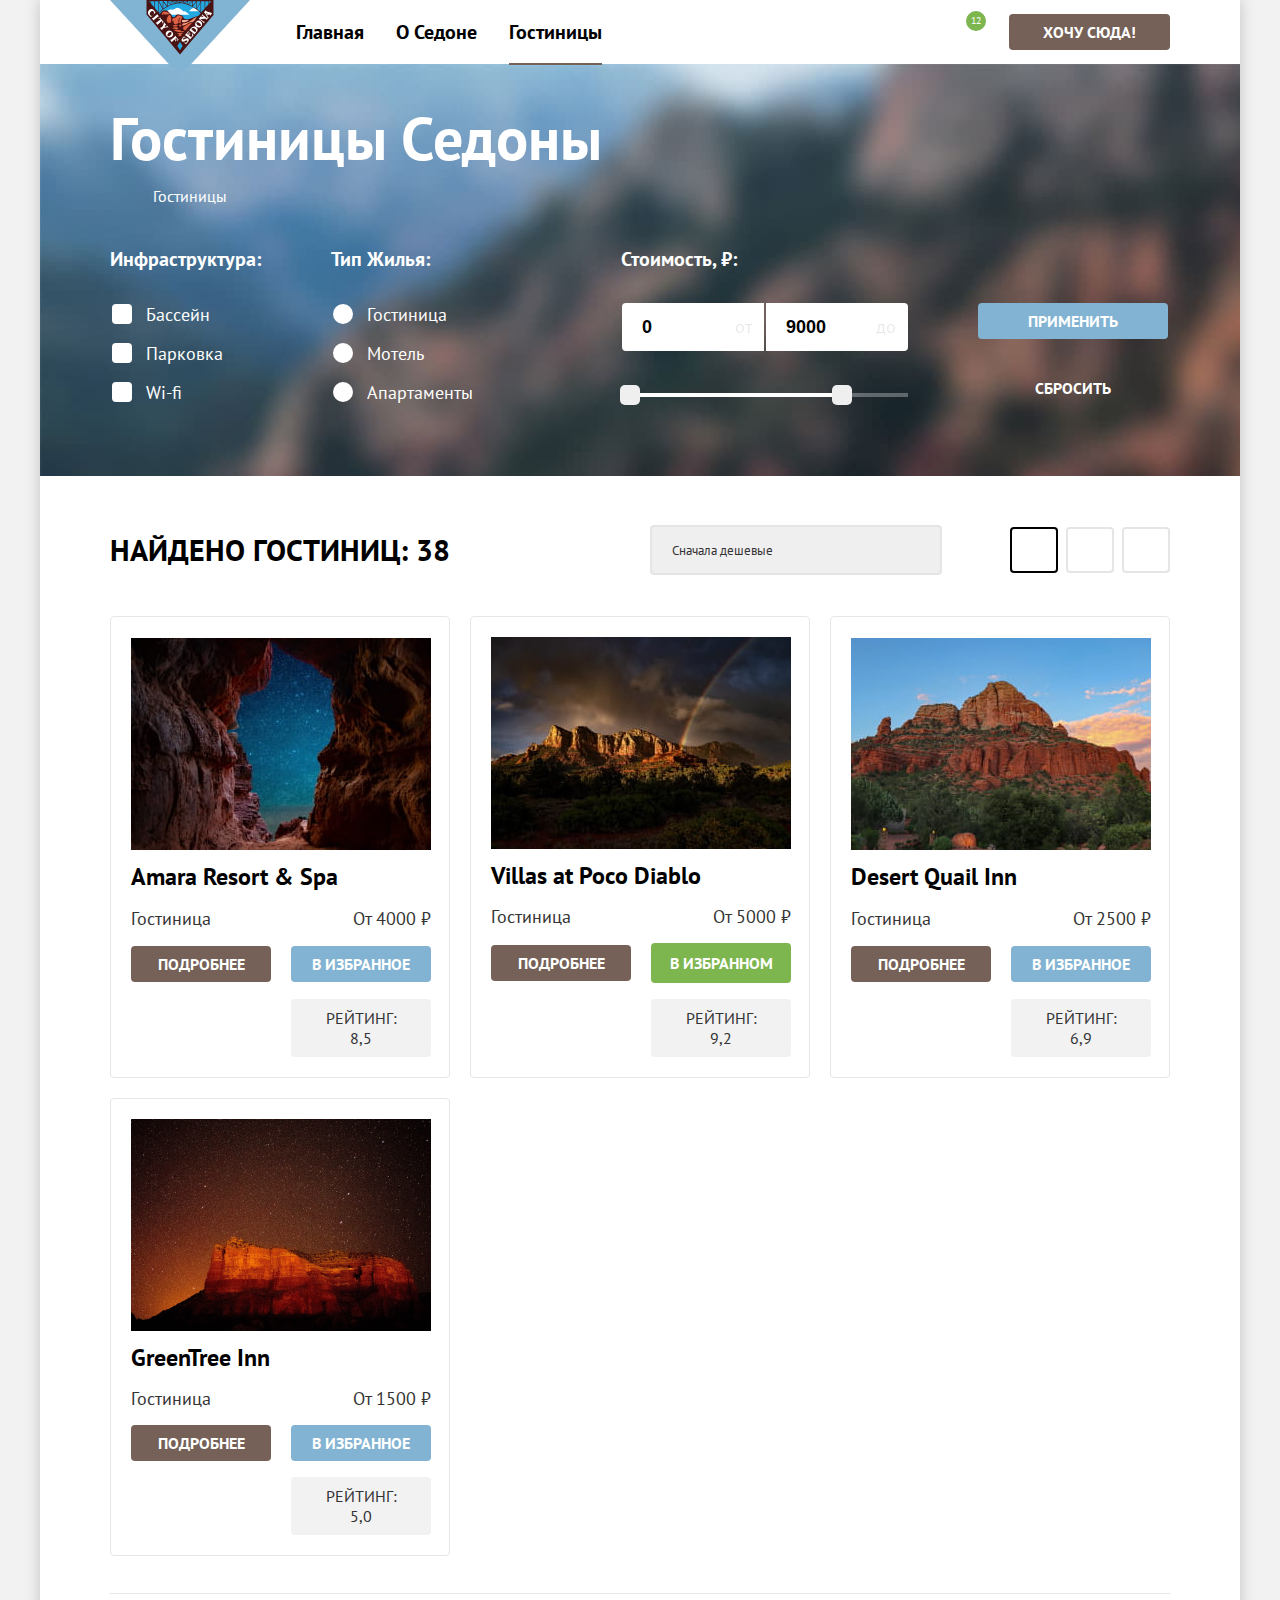
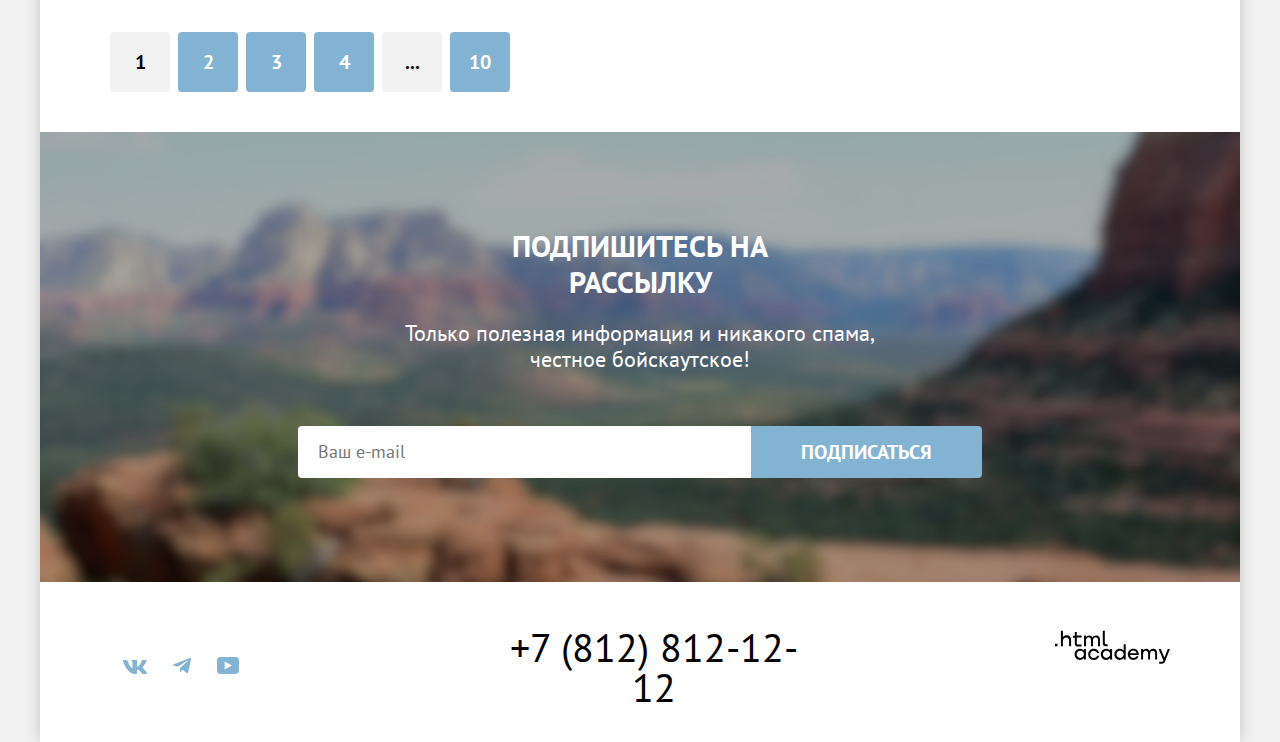
==== commit dc7c8655: "добавляет модальное окно и все изменения" ====
--- a/catalog.html
+++ b/catalog.html
@@ -5,27 +5,26 @@
     <meta charset="utf-8">
     <title>HTML Academy: Седона</title>
     <link rel="stylesheet" href="styles/styles.css">
+    <link rel="icon" type="image/png" sizes="32x32" href="/images/favicon.png">
   </head>
 
   <body>
     <div class="page-container">
       <header class="main-header" data-test="header">
+        <a class="navigation-logo" href="index.html">
+          <img class="page-header-logo" src="images/logo.svg" width="140" height="70" alt="Логотип городка Седона">
+        </a>
         <nav class="navigation">
-          <a class="navigation-logo" href="index.html">
-            <img class="page-header-logo" src="images/logo.svg" width="140" height="70" alt="Логотип городка Седона">
-          </a>
           <ul class="navigation-list">
-            </li>
             <li class="navigation-item">
-              <a class="navigation-link " href="index.html">Главная</a>
+              <a class="navigation-link ">Главная</a>
             </li>
             <li class="navigation-item ">
               <a class="navigation-link" href="#">О Седоне</a>
             </li>
             <li class="navigation-item">
-              <span class="navigation-link navigation-link-current">Гостиницы</span>
-            </li>
-
+              <a class="navigation-link navigation-link-current" href="catalog.html">Гостиницы</a>
+            </li>
           </ul>
           <ul class="navigation-list navigation-user">
             <li class="navigation-user-item">
@@ -44,8 +43,8 @@
               </a>
             </li>
           </ul>
+          <a class="button header-button" href="#">Хочу сюда!</a>
         </nav>
-        <a class="header-button" href="#">Хочу сюда!</a>
       </header>
 
       <main class="inner main-container" data-test="main">
@@ -53,78 +52,96 @@
           <h1 class="filter-title">Гостиницы Седоны</h1>
           <ol class="bread-crumbs-list">
             <li class="bread-crumbs-item ">
-              <a class="bread-crumbs-link" href="index.html">
-                <span class="visually-hidden">Главная</span>
+              <a class="bread-crumbs-link bread-crumbs-link-main" title="Главная" href="index.html">
               </a>
             </li>
             <li class="bread-crumbs-item ">
-              <a class="bread-crumbs-link" href="catalog.html" area-current="page">
+              <a class="bread-crumbs-link" href="catalog.html" >
                 Гостиницы</a>
             </li>
           </ol>
 
 
-          <form class="filter-form" action="https://echo.htmlacademy.ru/" metod="get">
+          <form class="filter-form" action="https://echo.htmlacademy.ru/" method="post">
             <fieldset class="filter-form-fielsed">
               <legend class="catalog-filter-list">Инфраструктура:</legend>
               <ul class="filter-list">
                 <li class="filter-item">
-                  <label class="filter-label">
-                    <input class="filter-checkbox" type="checkbox" name="swimming-pool" checked>
-                    Бассейн
-                  </label>
-                </li>
-                <li class="filter-item">
-                  <label class="filter-label">
-                    <input class="filter-checkbox" type="checkbox" name="parking" checked>
-                    Парковка
-                  </label>
-                </li>
-                <li class="filter-item">
-                  <label class="filter-label">
-                    <input class="filter-checkbox" type="checkbox" name="Wi-fi">
-                    Wi-fi
+                  <label class="control">
+                    <input class="visually-hidden control-input" type="checkbox" name="swimming-pool" checked>
+                    <span class="control-mark"></span>
+                    <span class="control-label">Бассейн </span>
+                  </label>
+                </li>
+                <li class="filter-item">
+                  <label class="control">
+                    <input class="visually-hidden control-input" type="checkbox" name="parking" checked>
+                    <span class="control-mark control-mark-current"></span>
+                    <span class="control-label"> Парковка</span>
+                  </label>
+                </li>
+                <li class="filter-item">
+                  <label class="control">
+                    <input class="visually-hidden control-input" type="checkbox" name="Wi-fi">
+                    <span class="control-mark"></span>
+                    <span class="control-label"> Wi-fi</span>
                   </label>
                 </li>
               </ul>
             </fieldset>
             <fieldset class="filter-form-fielsed catalog-filter-list-house">
-              <legend class="catalog-filter-list">Тип жилья:</legend>
+              <legend class="catalog-filter-list">Тип Жилья:</legend>
               <ul class="filter-list">
                 <li class="filter-item">
-                  <label class="filter-label">
-                    <input class="filter-radio" type="radio" name="type-house" value="hotel" checked>
-                    Гостиница
-                  </label>
-                </li>
-                <li class="filter-item">
-                  <label class="filter-label">
-                    <input class="filter-radio" type="radio" name="type-house" value="motel">
-                    Мотель
-                  </label>
-                </li>
-                <li class="filter-item">
-                  <label class="filter-label">
-                    <input class="filter-radio" type="radio" name="type-house" value="apartaments">
-                    Апартаменты
+                  <label class="control">
+                    <input class="visually-hidden filter-radio" type="radio" name="type-house" value="hotel" checked>
+                    <span class="control-mark-radio "></span>
+                    <span class="control-label">Гостиница</span>
+                  </label>
+                </li>
+                <li class="filter-item">
+                  <label class="control">
+                    <input class="visually-hidden filter-radio" type="radio" name="type-house" value="motel">
+                    <span class="control-mark-radio"></span>
+                    <span class="control-label">Мотель</span>
+                  </label>
+                </li>
+                <li class="filter-item">
+                  <label class="control">
+                    <input class="visually-hidden filter-radio" type="radio" name="type-house" value="apartaments">
+                    <span class="control-mark-radio"></span>
+                    <span class="control-label">Апартаменты</span>
                   </label>
                 </li>
               </ul>
             </fieldset>
+
             <fieldset class="filter-form-fielsed filter-form-fielsed-list-price">
               <legend class="catalog-filter-list catalog-filter-list-price">Стоимость, ₽:</legend>
-              <label class="filter-form-controle">
-                <input class="price" type="text" name="min-interval" value="0">
-                <span class="price-text">От</span>
-              </label>
-              <label class="filter-form-controle">
-                <input class="price" type="text" name="max-interval" value="9000">
-                <span class="price-text">До</span>
-              </label>
-              <span class="visually-hidden">Ползунок</span>
+              <div class="range">
+                <div class="range-wrappers-inputs">
+                  <label class="filter-form-controle">
+                    <input class="price price-min" type="text" name="min-interval" value="0">
+                    <span class="price-text">от</span>
+                  </label>
+                  <label class="filter-form-controle">
+                    <input class="price price-max" type="text" name="max-interval" value="9000">
+                    <span class="price-text">до</span>
+                  </label>
+                </div>
+
+
+                <div class="range-scale">
+                  <div class="range-bar" style="right: 61px; width: 227px">
+                    <button type="button" class="range-toggle toggle-min"></button>
+                    <button type="button" class="range-toggle toggle-max"></button>
+                  </div>
+                </div>
+              </div>
+
             </fieldset>
             <div class="bloc-button">
-              <button class="select-button-type" type="submit">Применить</button>
+              <button class="button select-button-type" type="submit">Применить</button>
               <button class="remove-button-type" type="reset">Сбросить</button>
             </div>
           </form>
@@ -132,26 +149,26 @@
         <div class="catalog-wrapper">
           <section class="catalog" data-test="catalog">
             <div class="catalog-left-block">
-              <h2 class="find-hotel">Найдено гостиниц:<span>38</span></h2>
+              <h2 class="find-hotel">Найдено гостиниц:<span> 38</span></h2>
               <select class="select-control" aria-label="Сортировка">
-                <option value="cheap">Сначала дешёвое</option>
-                <option value="expensive">Сначала дорогое</option>
+                <option value="cheap">Сначала дешевые</option>
+                <option value="expensive">Сначала дорогие</option>
               </select>
             </div>
             <ul class="catalog-view-list">
-              <li class="catalog-view-item">
-                <a href="#" class="catalog-view cards-selected">
+              <li class="catalog-view-item catalog-view-item-current ">
+                <a href="#" class="catalog-view-icon catalog-view-cards-selected">
                   <span class="visually-hidden">Показать карточки</span>
                 </a>
               </li>
               <li class="catalog-view-item">
-                <a href="#" class="catalog-view-list">
-                  <span class="visually-hidden">Показать список</span>
+                <a href="#" class="catalog-view-icon catalog-view-slider">
+                  <span class="visually-hidden">Показать слайдер</span>
                 </a>
               </li>
               <li class="catalog-view-item">
-                <a href="#" class="catalog-view-slider">
-                  <span class="visually-hidden">Показать слайдер</span>
+                <a href="#" class="catalog-view-icon catalog-view-list">
+                  <span class="visually-hidden">Показать список</span>
                 </a>
               </li>
             </ul>
@@ -165,12 +182,11 @@
               </a>
               <p class="catalog-item-type">Гостиница</p>
               <p class="catalog-item-price">От 4000 ₽</p>
-              <a class="catalog-item-link-button" href="#">подробнее</a>
-              <button class="catalog-item-favorites" type="submit">В избранное</button>
+              <a class="button catalog-item-link-button" href="#">подробнее</a>
+              <button class="button catalog-item-favorites" type="submit">В избранное</button>
               <div class="catalog-item-star-rating catalog-item-star-rating-4">
                 <span class="visually-hidden">Отель 4 звезды</span>
               </div>
-              </p>
               <p class="catalog-item-rating">Рейтинг: 8,5</p>
             </li>
             <li class="catalog-item">
@@ -181,12 +197,13 @@
               </a>
               <p class="catalog-item-type">Гостиница</p>
               <p class="catalog-item-price">От 5000 ₽</p>
-              <a class="catalog-item-link-button" href="#">подробнее</a>
-              <button class="catalog-item-favorites-active" type="submit">В избранном</button>
+              <a class="button catalog-item-link-button" href="#">подробнее</a>
+              <button class="button catalog-item-favorites catalog-item-favorites-active" type="submit">В
+                избранном</button>
               <div class="catalog-item-star-rating catalog-item-star-rating-4">
                 <span class="visually-hidden">Отель 4 звезды</span>
               </div>
-              </p>
+
               <p class="catalog-item-rating">Рейтинг: 9,2</p>
             </li>
             <li class="catalog-item">
@@ -197,12 +214,12 @@
               </a>
               <p class="catalog-item-type">Гостиница</p>
               <p class="catalog-item-price">От 2500 ₽</p>
-              <a class="catalog-item-link-button" href="#">подробнее</a>
-              <button class="catalog-item-favorites" type="submit">В избранное</button>
+              <a class="button catalog-item-link-button" href="#">подробнее</a>
+              <button class="button catalog-item-favorites" type="submit">В избранное</button>
               <div class="catalog-item-star-rating catalog-item-star-rating-3">
                 <span class="visually-hidden">Отель 3 звезды</span>
               </div>
-              </p>
+
               <p class="catalog-item-rating">Рейтинг: 6,9</p>
             </li>
             <li class="catalog-item">
@@ -213,16 +230,16 @@
               </a>
               <p class="catalog-item-type">Гостиница</p>
               <p class="catalog-item-price">От 1500 ₽</p>
-              <a class="catalog-item-link-button" href="#">подробнее</a>
-              <button class="catalog-item-favorites" type="submit">В избранное</button>
+              <a class="button catalog-item-link-button" href="#">подробнее</a>
+              <button class="button catalog-item-favorites" type="submit">В избранное</button>
               <div class="catalog-item-star-rating catalog-item-star-rating-2">
                 <span class="visually-hidden">Отель 2 звезды</span>
               </div>
-              </p>
+
               <p class="catalog-item-rating">Рейтинг: 5,0</p>
             </li>
           </ul>
-          </section>
+
           <ul class="pagination">
             <li class="pagination-item">
               <a class="pagination-link pagination-current">1</a>
@@ -249,7 +266,7 @@
           <p class="subscription-text">Только полезная информация и никакого спама, честное бойскаутское!</p>
           <form class="subscription-form" action="https://echo.htmlacademy.ru/" method="post">
             <input class="e-mail" type="text" name="user-email" placeholder="Ваш e-mail">
-            <button class="button-subscription" type="submit">Подписаться</button>
+            <button class="button button-subscription" type="submit">Подписаться</button>
           </form>
         </section>
       </main>
@@ -259,27 +276,82 @@
           <ul class="social-footer-list">
             <li class="social-footer-item">
               <a class="social-footer-link" href="https://vk.com/htmlacademy">
+                <svg width="24" height="14" viewBox="0 0 24 14" fill="none" xmlns="http://www.w3.org/2000/svg">
+                  <path class="social" fill-rule="evenodd" clip-rule="evenodd"
+                    d="M23.45 0.948C23.616 0.402 23.45 0 22.655 0H20.03C19.362 0 19.054 0.347 18.887 0.73C18.887 0.73 17.552 3.926 15.661 6.002C15.049 6.604 14.771 6.795 14.437 6.795C14.27 6.795 14.019 6.604 14.019 6.057V0.948C14.019 0.292 13.835 0 13.279 0H9.151C8.734 0 8.483 0.304 8.483 0.593C8.483 1.214 9.429 1.358 9.526 3.106V6.904C9.526 7.737 9.373 7.888 9.039 7.888C8.149 7.888 5.984 4.677 4.699 1.003C4.45 0.288 4.198 0 3.527 0H0.9C0.15 0 0 0.347 0 0.73C0 1.412 0.89 4.8 4.145 9.281C6.315 12.341 9.37 14 12.153 14C13.822 14 14.028 13.632 14.028 12.997V10.684C14.028 9.947 14.186 9.8 14.715 9.8C15.105 9.8 15.772 9.992 17.33 11.467C19.11 13.216 19.403 14 20.405 14H23.03C23.78 14 24.156 13.632 23.94 12.904C23.702 12.18 22.852 11.129 21.725 9.882C21.113 9.172 20.195 8.407 19.916 8.024C19.527 7.533 19.638 7.314 19.916 6.877C19.916 6.877 23.116 2.451 23.449 0.948H23.45Z"
+                    fill="#83B3D3" />
+                </svg>
+
                 <span class="visually-hidden">Вконтакте</span>
               </a>
             </li>
             <li class="social-footer-item">
               <a class="social-footer-link" href="https://t.me/htmlacademy">
+                <svg width="18" height="16" viewBox="0 0 18 16" fill="none" xmlns="http://www.w3.org/2000/svg">
+                  <path class="social"
+                    d="M16.785 0.0992597L0.840489 6.24776C-0.247661 6.68481 -0.241365 7.29184 0.640845 7.56253L4.73445 8.83953L14.2058 2.8637C14.6537 2.59121 15.0629 2.7378 14.7265 3.03636L7.05283 9.96185H7.05103L7.05283 9.96275L6.77045 14.1823C7.18413 14.1823 7.36669 13.9925 7.59871 13.7686L9.58705 11.8351L13.7229 14.89C14.4855 15.31 15.0332 15.0941 15.2229 14.1841L17.9379 1.38885C18.2158 0.274623 17.5126 -0.229883 16.785 0.0992597Z"
+                    fill="#83B3D3" />
+                </svg>
+
                 <span class="visually-hidden">Telegram</span>
               </a>
             </li>
             <li class="social-footer-item">
               <a class="social-footer-link" href="https://www.youtube.com/user/htmlacademyru">
+                <svg width="22" height="17" viewBox="0 0 22 17" fill="none" xmlns="http://www.w3.org/2000/svg">
+                  <path class="social"
+                    d="M18.607 0H3.17413C1.31343 0 0 1.59375 0 3.4V13.4937C0 15.4062 1.31343 17 3.17413 17H18.8259C20.4677 17 22 15.4062 22 13.6V3.4C21.7811 1.59375 20.4677 0 18.607 0ZM7.66169 12.5375V4.4625L14.995 8.5L7.66169 12.5375Z"
+                    fill="#83B3D3" />
+                </svg>
                 <span class="visually-hidden">Youtube</span>
               </a>
             </li>
           </ul>
 
-          <a class="footer-contact-phone" href="tel:+7(812)812-12-12">+7 (812) 812-12-12</a>
+          <a class="footer-contact-phone" href="tel:+78128121212">+7 (812) 812-12-12</a>
 
           <a class="copyright-logo" href="https://htmlacademy.ru/">
-            <img class="logo-html-academy" src="#" alt="Логотип HTML Academy">
+            <svg class="copyright-logotype" role="img" aria-label="Логотип разработчика HTML Academy" width="115"
+              height="34" viewBox="0 0 115 34" xmlns="http://www.w3.org/2000/svg">
+              <path d="M0 13.7232V16.3232H2.5V13.7232H0Z" fill="black" />
+              <path
+                d="M11.6 5.32324C10 5.32324 8.8 6.02324 8 7.02324H7.9V0.823242H5.9V16.3232H7.9V11.0232C7.9 8.92324 9.2 7.42324 11.2 7.42324C13 7.42324 14.1 8.82324 14.1 10.6232V16.3232H16.1V10.2232C16.2 7.22324 14.3 5.32324 11.6 5.32324Z"
+                fill="black" />
+              <path
+                d="M26.6 5.62324H21.8V1.92324H19.8V5.72324H17.9V7.72324H19.8V13.7232C19.8 15.4232 20.8 16.4232 22.5 16.4232H26.6V14.4232H22.9C22.2 14.4232 21.8 14.0232 21.8 13.3232V7.62324H26.6V5.62324Z"
+                fill="black" />
+              <path
+                d="M41.1 5.42324C39.5 5.42324 38.2 6.22324 37.6 7.52324H37.5C36.9 6.32324 35.7 5.42324 34.1 5.42324C32.7 5.42324 31.6 6.22324 31 7.22324H30.9V5.62324H29V16.2232H31V10.8232C31 8.82324 32 7.32324 33.6 7.32324C35.1 7.32324 36 8.32324 36 9.92324V16.2232H38V10.6232C38 8.22324 39.4 7.32324 40.6 7.32324C42.1 7.32324 43 8.32324 43 9.92324V16.2232H45V9.72324C45.1 7.22324 43.6 5.42324 41.1 5.42324Z"
+                fill="black" />
+              <path
+                d="M47.8 13.5232C47.8 15.2232 48.8 16.2232 50.6 16.2232H52.6V14.2232H50.9C50.2 14.2232 49.8 13.8232 49.8 13.1232V0.823242H47.8V13.5232Z"
+                fill="black" />
+              <path
+                d="M28.9 20.5232C28 19.4232 26.7 18.7232 25 18.7232C21.9 18.7232 19.6 21.0232 19.6 24.3232C19.6 27.6232 21.9 29.9232 25 29.9232C26.8 29.9232 28 29.1232 28.8 28.0232H28.9V29.6232H30.9V19.0232H28.9V20.5232ZM25.3 27.9232C23.1 27.9232 21.7 26.3232 21.7 24.3232C21.7 22.3232 23.1 20.7232 25.3 20.7232C27.5 20.7232 28.9 22.3232 28.9 24.3232C28.9 26.2232 27.5 27.9232 25.3 27.9232Z"
+                fill="black" />
+              <path
+                d="M44.2 22.8232C43.7 20.4232 41.6 18.7232 38.8 18.7232C35.4 18.7232 33.2 21.2232 33.2 24.3232C33.2 27.4232 35.4 29.9232 38.8 29.9232C41.6 29.9232 43.7 28.1232 44.2 25.7232H42.1C41.7 27.0232 40.4 28.0232 38.8 28.0232C36.6 28.0232 35.2 26.4232 35.2 24.4232C35.2 22.4232 36.6 20.8232 38.8 20.8232C40.4 20.8232 41.6 21.8232 42.1 23.0232H44.2V22.8232Z"
+                fill="black" />
+              <path
+                d="M55.1 20.5232C54.2 19.4232 52.9 18.7232 51.2 18.7232C48.1 18.7232 45.8 21.0232 45.8 24.3232C45.8 27.6232 48.1 29.9232 51.2 29.9232C53 29.9232 54.2 29.1232 55 28.0232H55.1V29.6232H57.1V19.0232H55.1V20.5232ZM51.5 27.9232C49.3 27.9232 47.9 26.3232 47.9 24.3232C47.9 22.3232 49.3 20.7232 51.5 20.7232C53.7 20.7232 55.1 22.3232 55.1 24.3232C55.1 26.2232 53.6 27.9232 51.5 27.9232Z"
+                fill="black" />
+              <path
+                d="M68.7 20.6232C67.8 19.5232 66.5 18.7232 64.8 18.7232C61.7 18.7232 59.4 21.0232 59.4 24.3232C59.4 27.6232 61.6 29.9232 64.8 29.9232C66.5 29.9232 67.8 29.1232 68.6 28.1232H68.7V29.6232H70.7V14.2232H68.7V20.6232ZM65.1 27.9232C62.9 27.9232 61.5 26.3232 61.5 24.3232C61.5 22.3232 62.9 20.7232 65.1 20.7232C67.3 20.7232 68.7 22.3232 68.7 24.3232C68.6 26.3232 67.2 27.9232 65.1 27.9232Z"
+                fill="black" />
+              <path
+                d="M78.3 18.7232C75 18.7232 72.8 21.2232 72.8 24.3232C72.8 27.3232 74.9 29.9232 78.3 29.9232C80.8 29.9232 82.8 28.6232 83.5 26.3232H81.4C80.9 27.3232 79.8 27.9232 78.4 27.9232C76.5 27.9232 75.1 26.6232 75 25.0232H83.8C84 21.4232 81.8 18.7232 78.3 18.7232ZM78.3 20.6232C80 20.6232 81.3 21.6232 81.6 23.2232H75.1C75.4 21.7232 76.6 20.6232 78.3 20.6232Z"
+                fill="black" />
+              <path
+                d="M98.2 18.7232C96.6 18.7232 95.3 19.5232 94.6 20.7232H94.5C93.9 19.5232 92.7 18.7232 91.1 18.7232C89.7 18.7232 88.6 19.4232 88 20.5232V19.0232H86.1V29.6232H88.1V24.2232C88.1 22.2232 89.1 20.8232 90.7 20.7232C92.2 20.7232 93.1 21.7232 93.1 23.3232V29.6232H95.1V24.0232C95.1 21.6232 96.5 20.7232 97.7 20.7232C99.2 20.7232 100.1 21.7232 100.1 23.3232V29.6232H102.1V23.1232C102.2 20.5232 100.7 18.7232 98.2 18.7232Z"
+                fill="black" />
+              <path
+                d="M109.4 27.8232L105.8 18.9232H103.6L108.4 30.5232C108.1 31.4232 107.7 31.7232 106.7 31.7232H104.2V33.7232H106.7C108.5 33.7232 109.5 32.9232 110.2 31.1232L114.9 18.9232H112.8L109.4 27.8232Z"
+                fill="black" />
+            </svg>
           </a>
         </div>
+      </footer>
     </div>
-    </footer>
   </body>
+
+</html>
--- a/styles/styles.css
+++ b/styles/styles.css
@@ -22,6 +22,7 @@
   font-weight: 400;
   margin: 0;
   display: flex;
+  flex-wrap: wrap;
   flex-direction: column;
   min-height: 100%;
   font-family: "PT Sans", sans-serif;
@@ -47,59 +48,112 @@
   overflow: hidden;
 }
 
+.button:active {
+  color: rgba(255, 255, 255, 0.3);
+}
+
+.button:hover {
+  color: #ffffff;
+}
+
+.button:focus {
+  color: #ffffff;
+}
+
 .page-container {
   width: 1200px;
   margin: 0 auto;
   background-color: #FFFFFF;
   box-shadow: 0 0 15px 0 #00000033;
 }
+
 .main-header {
   display: flex;
   width: 1060px;
   margin: 0 70px;
-
-
-}
+}
+
 .navigation-logo {
-  /* margin-right: 28px; */
   display: block;
   width: 140px;
 }
+
 .page-header-logo {
   display: block;
   margin-bottom: -6px;
   position: relative;
-
-}
+}
+
 .navigation {
   display: flex;
+  flex-wrap: wrap;
   margin: 0 auto;
   width: 962px;
-}
+  margin-left: 10px;
+}
+
 .navigation-link {
   display: block;
-  /* margin: 20px 16px; */
+  padding: 20px 16px;
 }
 
 .navigation-list {
   display: flex;
   flex-wrap: wrap;
   padding: 0;
-  margin: 0 30px;
+  margin: 0 20px;
   list-style-type: none;
   min-height: 64px;
-  width: 339px;
-}
+}
+
+.navigation-link-current {
+  position: relative;
+}
+
+.navigation-link-current::after {
+  bottom: -3px;
+  position: absolute;
+  content: "";
+  height: 2px;
+  background-color: #756257;
+  left: 16px;
+  right: 16px;
+  top: 63px;
+}
+
 
 .navigation-user {
   max-width: 132px;
   margin-left: auto;
 }
+
 .navigation-user-link {
   display: block;
-  /* margin: 22px 12px; */
-  min-height: 20px;
-  min-width: 20px;
+  padding: 22px 12px;
+}
+
+.navigation-user-link-search::before {
+  content: "";
+  display: block;
+  width: 20px;
+  height: 20px;
+  background-image: url(/images/search.svg);
+  background-repeat: no-repeat;
+  margin: 0 auto;
+}
+
+.navigation-user-link-favorite {
+  position: relative;
+}
+
+.navigation-user-link-favorite::before {
+  content: "";
+  display: block;
+  width: 20px;
+  height: 20px;
+  background-image: url(/images/heart.svg);
+  background-repeat: no-repeat;
+  margin: 0 auto;
 }
 
 .navigation-link,
@@ -111,7 +165,6 @@
   font-size: 20px;
   line-height: 24px;
   margin: 0;
-  padding: 20px 16px;
 
 }
 
@@ -119,14 +172,19 @@
   color: #FFFFFF;
   background-color: #7DB54F;
   font-size: 10px;
-   line-height: 10px;
-  text-align: center;
+  line-height: 10px;
+  position: absolute;
+  border-radius: 10px;
+  font-weight: 400;
+  padding: 5px;
+  right: 3px;
+  top: 11px;
 
 }
 
 .header-button {
   color: #FFFFFF;
-  background: rgba(117, 97, 87, 1);
+  background: #756157;
   font-weight: 700;
   font-size: 16px;
   line-height: 20px;
@@ -134,21 +192,33 @@
   text-decoration: none;
   text-transform: uppercase;
   font-family: inherit;
-  margin: 14px 0 14px 20px;
+  margin: 14px 0;
   max-height: 36px;
-  /* width: 160px; */
   border-radius: 4px;
   padding: 8px 34px;
   text-wrap: nowrap;
 }
 
+.header-button:active {
+  background: #756157;
+
+}
+
+.header-button:hover {
+  background: #615048;
+
+}
+
+.header-button:focus {
+  background: #615048;
+
+}
+
 .main-container {
   flex-grow: 1;
   width: 1200px;
 }
 
-
-
 .hero-text {
   display: block;
   margin: 0 auto;
@@ -158,33 +228,27 @@
 .hero {
   min-height: 485px;
   background-color: #82b3d3;
-  background-image: url(../images/welcome-2.svg), url(../images/main-background.jpg);
+  background-image: url(../images/welcome-layer.svg), url(../images/main-background.jpg);
   background-size: 100% auto, cover;
   background-repeat: no-repeat;
   background-position: left bottom, left top;
-
-
-}
+}
+
 .main-advantages {
   display: flex;
+  flex-wrap: wrap;
   flex-direction: column;
   justify-content: center;
   margin: 69px auto;
   align-items: center;
   margin-bottom: 91px;
 }
-/*
-.advantages {
-  margin: 0;
-  padding: 0;
-
-} */
+
 .advantages-list {
-display: flex;
-flex-wrap: wrap;
-padding: 0;
-margin: 0;
- /* margin-top: 21px; */
+  display: flex;
+  flex-wrap: wrap;
+  padding: 0;
+  margin: 0;
 }
 
 .advantages-title {
@@ -197,6 +261,7 @@
   color: #000000;
   margin: 0;
 }
+
 .advantages-item-desc {
   padding: 0;
   margin: 0;
@@ -207,6 +272,7 @@
   min-height: 385px;
 
 }
+
 .advantages-desc-about {
   margin: 0;
   margin-top: 25px;
@@ -215,13 +281,14 @@
 }
 
 .advantages-item-text {
-padding: 112px 85px;
-text-align: center;
+  padding: 112px 85px;
+  text-align: center;
 
 }
 
 
 .advantages-item-title {
+  position: relative;
   color: #000000;
   font-weight: 700;
   font-size: 24px;
@@ -231,23 +298,36 @@
   margin: 0 auto;
   margin-bottom: 62px;
   width: 175px;
-
-}
+}
+
+.advantages-item-title::before {
+  position: absolute;
+  display: block;
+  width: 60px;
+  height: 2px;
+  background: rgba(0, 0, 0, 0.3);
+  content: "";
+  left: 58px;
+  top: 86px;
+}
+
+.advantages-item-title-light::before {
+  background: rgba(255, 255, 255, 0.3);
+}
+
 .advantages-item-text-light {
-    background-color: #82B3D3;
-    color: #FFFFFF;
-    margin: 0;
-    padding: 102px 85px;
+  background-color: #82B3D3;
+  color: #FFFFFF;
+  margin: 0;
+  padding: 102px 85px;
 }
 
 .advantages-item-title-light {
   color: #FFFFFF;
-
 }
 
 .advantages-item:nth-child(3) {
   background: rgba(131, 179, 211, 0.2);
-
 }
 
 .advantages-item {
@@ -258,34 +338,36 @@
   margin: 0;
   min-height: 385px;
 }
+
 .advantages-item-baner {
   width: 100%;
 }
 
 .main-infrastructure {
   display: flex;
+  flex-wrap: wrap;
   flex-direction: column;
   justify-content: center;
   margin: 64px auto;
   align-items: center;
 }
+
 .infrastructure-title {
   font-weight: 700;
   font-size: 30px;
   line-height: 36px;
   text-align: center;
   text-transform: uppercase;
-  color: #000;
+  color: #000000;
   width: 505px;
-  margin:0 auto ;
+  margin: 0 auto;
 }
 
 .infrastructure-desc {
-   font-size: 22px;
+  font-size: 22px;
   line-height: 26px;
   text-align: center;
-  /* width: 490px; */
-  margin:0 auto ;
+  margin: 0 auto;
   margin-top: 20px;
 }
 
@@ -293,15 +375,14 @@
   margin: 0;
   padding: 0;
   display: flex;
+  flex-wrap: wrap;
+  width: 1200px;
   justify-content: space-between;
   list-style-type: none;
-
-}
-
+}
 
 .infrastructure-item:nth-child(odd) {
   background-color: #83B3D31F;
-
 }
 
 .infrastructure-item-title {
@@ -310,39 +391,61 @@
   line-height: 28px;
   text-align: center;
   text-transform: uppercase;
-  color: #000;
-  margin: 0;
-  margin-top: 120px;
+  color: #000000;
+  margin: 0;
+  margin-top: 28px;
 }
 
 .infrastructure-item-desc {
+  margin: 0;
   text-align: center;
   margin-top: 30px;
 }
+
 .infrastructure-item-text {
   text-align: center;
   width: 230px;
 }
 
+.infrastructure-item-text::before {
+  display: block;
+  content: "";
+  width: 75px;
+  height: 76px;
+  background-repeat: no-repeat;
+  margin: 0 auto;
+}
+
+.infrastructure-item-text-home::before {
+  background-image: url(/images/infrastructure-home.svg);
+}
+
+.infrastructure-item-text-food::before {
+  background-image: url(/images/infrastructure-food.svg);
+}
+
+.infrastructure-item-text-souvenir::before {
+  background-image: url(/images/infrastructure-souvenir.svg);
+}
+
 .infrastructure-item {
   display: flex;
   list-style-type: none;
-  width: 400px;
-  margin: 0;
-  min-height: 385px;
-  justify-content: center;
+  margin: 0;
   flex-direction: column;
   align-items: center;
-
+  padding: 81px 85px;
 }
 
 .search {
   display: flex;
+  flex-wrap: wrap;
   flex-direction: column;
   justify-content: center;
   margin: 96px auto;
   align-items: center;
 }
+
 .search-title {
   font-weight: 700;
   font-size: 30px;
@@ -350,7 +453,7 @@
   text-align: center;
   text-transform: uppercase;
   margin: 0 auto;
-  color: #000;
+  color: #000000;
   width: 297px;
 }
 
@@ -381,16 +484,28 @@
   padding: 8px 50px;
 }
 
+.search-button:active {
+  background: #756157;
+}
+
+.search-button:hover {
+  background: #615048;
+}
+
+.search-button:focus {
+  background: #615048;
+}
+
 .subscription {
   display: flex;
+  flex-wrap: wrap;
   flex-direction: column;
-  /* justify-content: center; */
   align-items: center;
-  margin: 0 ;
+  margin: 0;
   width: 1200px;
   background-color: #82b3d3;
   color: #FFFFFF;
-  background-image: url(../images/background-2.jpg);
+  background-image: url(../images/background-sub.jpg);
   background-repeat: no-repeat;
   background-size: 100% auto;
   max-height: 415px;
@@ -406,7 +521,6 @@
   text-transform: uppercase;
   text-align: center;
   margin: 0;
-  /* margin-top: 96px; */
   width: 404px;
 }
 
@@ -422,7 +536,6 @@
 }
 
 .button-subscription {
-  /* width: 232px; */
   color: #FFFFFF;
   background-color: #82B3D3;
   text-transform: uppercase;
@@ -432,24 +545,42 @@
   text-align: center;
   border: none;
   font-family: inherit;
-  border: none;
-  /* margin-top: 54px ;
-  margin-bottom: 104px; */
   padding: 8px 50px;
   border-radius: 0 4px 4px 0;
+  cursor: pointer;
+}
+
+.button-subscription:active {
+  background: #82b3d3;
+}
+
+.button-subscription:hover {
+  background: #68a2ca;
+}
+
+.button-subscription:focus {
+  background: #68a2ca;
 }
 
 .e-mail {
   width: 452px;
-  /* margin-top: 54px; */
+  font-family: PT Sans;
+  font-size: 18px;
+  font-weight: 400;
   line-height: 24px;
   text-align: left;
   color: #000000;
-  /* margin-bottom: 104px; */
-border: none;
-padding: 14px 0 14px 20px;
-border-radius: 4px 0 0 4px;
-}
+  border: none;
+  padding: 14px 0 14px 20px;
+  border-radius: 4px 0 0 4px;
+}
+
+.e-mail::placeholder {
+  width: 87px;
+  height: 24px;
+  opacity: 0.6px;
+}
+
 .subscription-form {
   display: flex;
   width: 684px;
@@ -458,11 +589,12 @@
   margin-top: 32px;
 }
 
+
 .page-footer-container {
   display: flex;
+  flex-wrap: wrap;
   width: 1060px;
-  margin: 0 70px;
-  margin-top: 40px;
+  margin: 40px 70px 30px;
 }
 
 .social-footer-list {
@@ -470,12 +602,25 @@
   flex-wrap: wrap;
   padding: 0;
   margin: 0;
-  /* width: 142px; */
   list-style-type: none;
-}
+  align-items: center;
+  margin-right: 41px;
+}
+
+.social:active {
+  opacity: 0.30;
+}
+
+.social:hover {
+  fill: #68A2CA;
+}
+
+.social:focus {
+  fill: #68A2CA;
+}
+
 .social-footer-item {
-width: 48px;
-height: 40px;
+  padding: 12px 13px;
 }
 
 .footer-contact-phone {
@@ -486,24 +631,343 @@
   text-align: center;
   color: #000000;
   text-decoration: none;
-  margin-left: 195px ;
-}
-
+  margin: 5px 195px;
+}
+
+.footer-contact-phone:active {
+  opacity: 0.30;
+}
+
+.footer-contact-phone:hover {
+  color: #756157;
+}
+
+.footer-contact-phone:focus {
+  color: #756157;
+}
 
 .copyright-logo {
   max-width: 115px;
   margin-left: auto;
+  margin-top: 8px;
+}
+
+.copyright-logotype:active {
+  opacity: 0.30;
+}
+
+.copyright-logotype:hover path {
+  fill: #756157;
+}
+
+.copyright-logotype:focus path {
+  fill: #756157;
+}
+
+.modal-container {
+  position: fixed;
+  top: 0;
+  left: 0;
+  display: flex;
+  flex-wrap: wrap;
+  width: 100%;
+  height: 100%;
+  background: rgba(242, 242, 242, 0.8);
+}
+
+.modal {
+  position: relative;
+  margin: auto;
+  padding: 64px 70px;
+  background: #FFFFFF;
+  border-radius: 30px;
+}
+
+.modal-container-clouse {
+  display: none;
+}
+
+.modal-search {
+  min-width: 577px;
+}
+
+.modal-clouse-button {
+  position: absolute;
+  padding: 0;
+  top: 64px;
+  right: 52px;
+  width: 52px;
+  height: 52px;
+  background: #F2F2F2;
+  border-radius: 50%;
+  border: none;
+  background-image: url(/images/clouse.svg);
+  background-repeat: no-repeat;
+  background-position: center;
+  cursor: pointer;
+}
+
+.modal-clouse-button:hover {
+  background: #e6e6e6;
+  background-image: url(/images/clouse.svg);
+  background-repeat: no-repeat;
+  background-position: center;
+}
+
+.modal-clouse-button:focus {
+  border: 3px solid #83b3d3;
+}
+
+.modal-clouse-button:active {
+  background: #e6e6e6;
+  background-image: url(/images/clouse.svg);
+  background-repeat: no-repeat;
+  background-position: center;
+  opacity: 30%;
+}
+
+.modal-title {
+  margin: 0;
+  margin-bottom: 64px;
+  font-family: PT Sans;
+  font-size: 30px;
+  font-weight: 700;
+  line-height: 36px;
+  text-align: left;
+  text-transform: uppercase;
+  color: #000000;
+
+}
+
+.field-group {
+  display: flex;
+  flex-wrap: wrap;
+  flex-direction: column;
+  list-style-type: none;
+  margin: 0;
+  padding: 0;
+  gap: 48px;
+}
+
+.field-list-main {
+  display: flex;
+  flex-wrap: wrap;
+  flex-direction: column;
+  gap: 48px;
+}
+
+.field-list {
+  display: flex;
+  flex-wrap: wrap;
+  margin-bottom: 48px;
+}
+
+.field-item {
+  display: flex;
+  height: 48px;
+  position: relative;
+  flex-direction: column;
+}
+
+.field:hover {
+  background: #E6E6E6;
+  background-image: url(/images/calendar.svg);
+  background-position: 405px;
+  background-repeat: no-repeat;
+}
+
+.field:focus {
+  outline: 3px solid #83b3d3;
+}
+
+.check {
+  font-family: PT Sans;
+  font-size: 20px;
+  font-weight: 700;
+  line-height: 24px;
+  text-align: left;
+  margin-right: 19px;
+
+}
+
+.item-numeric-left-wrapper-style {
+  margin-right: 88px;
+}
+
+.item-numeric-right-wrapper-style {
+  margin-right: 82px;
+  position: relative;
+}
+
+.check-out-style {
+  margin-right: 13px;
+}
+
+.check-numeric-style {
+  margin-right: 46px;
+}
+
+.button-find {
+  background: #83b3d3;
+  border: none;
+  border-radius: 10px;
+  cursor: pointer;
+  color: #ffffff;
+  font-size: 20px;
+  font-weight: 700;
+  line-height: 24px;
+  text-align: center;
+  text-transform: uppercase;
+  padding: 18px 0 18px 0;
+  width: 100%;
+}
+
+.button-find:hover,
+.button-find:focus {
+  background: #68a2ca;
+}
+
+.button-find:active {
+  background: #68a2ca;
+  color: rgba(255, 255, 255, 30%);
+
+}
+
+.field {
+  width: 440px;
+  border: none;
+  background: #f2f2f2;
+  background-image: url(/images/calendar.svg);
+  background-position: 405px;
+  background-repeat: no-repeat;
+  padding: 12px 14px 12px 20px;
+  font-size: 18px;
+  font-weight: 700;
+  line-height: 24px;
+  text-align: left;
+  box-sizing: border-box;
+  border-radius: 4px;
+}
+
+.field-item-numeric {
+  display: flex;
+  align-items: center;
+}
+
+.item-numeric-wrapper {
+  display: flex;
+}
+
+.field-button {
+  width: 31px;
+  height: 48px;
+  border: none;
+  background: #f2f2f2;
+  padding: 0;
+  text-align: center;
+}
+
+.button-icon {
+  width: 40px;
+  height: 48px;
+  border: none;
+  padding: 0;
+  cursor: pointer;
+}
+
+.button-icon:hover {
+  fill: #000000;
+}
+
+.button-minus {
+  background-image: url(/images/button-minus.svg);
+  background-repeat: no-repeat;
+  background-position: center;
+  border-radius: 4px 0 0 4px;
+}
+
+.button-plus {
+  background-image: url(/images/button-plus.svg);
+  background-repeat: no-repeat;
+  background-position: center;
+  border-radius: 0 4px 4px 0;
+}
+
+.tooltip-toggle {
+  position: absolute;
+  width: 26px;
+  height: 26px;
+  padding: 0;
+  border: none;
+  background-color: transparent;
+  right: -38px;
+  cursor: pointer;
+  display: block;
+  top: -2px;
+}
+
+
+.tooltip-toggle:hover + .tooltip-text {
+  display: block;
+}
+
+.tooltip-text {
+  background: #333333;
+  color: #ffffff;
+  text-transform: none;
+  padding: 15px 18px 18px 22px;
+  border-radius: 10px;
+  width: 216px;
+  font-family: PT Sans;
+  font-size: 16px;
+  font-weight: 400;
+  line-height: 20px;
+  text-align: left;
+  position: absolute;
+  left: -50px;
+  margin: 0;
+  top: 40px;
+  z-index: 1;
+  display: none;
+}
+
+
+
+.tooltip-text::before {
+  display: block;
+  content: "";
+  position: absolute;
+  border: 25px solid transparent;
+  border-bottom: 20px solid #333333;
+  top: -34px;
+  right: 110px;
+}
+
+.info-text.error {
+  color: #ff5757;
+}
+
+.info-text {
+  font-size: 16px;
+  font-weight: 400;
+  line-height: 21px;
+  text-align: left;
+  color: #333333;
+  ;
+  margin: 0;
+  margin-top: 4px;
+  margin-left: 157px;
 }
 
 .filter {
-  padding: 35px 70px 102px;
+  padding: 35px 70px 67px;
   color: #FFFFFF;
   background-color: #82b3d3;
-  background-image: url(../images/background-1.jpg);
+  background-image: url(../images/background-form.jpg);
   background-repeat: no-repeat;
   background-size: cover;
-  margin-bottom: 50px;
- }
+  margin-bottom: 33px;
+}
 
 .filter-title {
   font-weight: 700;
@@ -511,34 +975,85 @@
   line-height: 78px;
   margin: 0;
   margin-bottom: 8px;
-  /* margin: 0 70px; */
-
-}
+}
+
 .bread-crumbs-list {
-    padding: 0;
-    margin: 0;
-    list-style: none;
-    display: flex;
-    margin-bottom: 40px;
+  padding: 0;
+  margin: 0;
+  list-style: none;
+  display: flex;
+  flex-wrap: wrap;
+  margin-bottom: 40px;
 }
 
 .bread-crumbs-item {
-  width: 13px;
-  margin-right: 28px;
-}
+  display: block;
+  position: relative;
+}
+
+.bread-crumbs-item::after {
+  display: block;
+  content: "";
+  background-image: url(/images/arrow.svg);
+  background-repeat: no-repeat;
+  width: 7px;
+  height: 10px;
+  position: absolute;
+  right: 0;
+  top: 7px;
+}
+
+.bread-crumbs-item:not(:first-child) {
+  margin-left: 10px;
+}
+
+.bread-crumbs-item:not(:last-child) {
+  padding-right: 18px;
+}
+
+.bread-crumbs-item:last-child::after {
+  display: none;
+}
+
+.bread-crumbs-link:active {
+  color: rgba(255, 255, 255, 0.3);
+}
+
+.bread-crumbs-link:hover {
+  color: rgba(255, 255, 255, 0.6);
+}
+
+.bread-crumbs-link:focus {
+  color: #ffffff;
+}
+
+.bread-crumbs-link-main {
+  display: block;
+  background-image: url(/images/breadcrumbs-main.svg);
+  background-repeat: no-repeat;
+  width: 12px;
+  height: 12px;
+  margin: 0 auto;
+  background-position: bottom;
+}
+
 .bread-crumbs-link {
   color: #FFFFFF;
   font-weight: 400;
   font-size: 16px;
   text-decoration: none;
-  /* margin-left: 70px; */
- }
-
- .filter-form {
-  display: flex;
-  /* margin: 0 70px; */
-}
+  padding: 3px 3px 3px 0;
+}
+
+.filter-form {
+  display: flex;
+}
+
 .filter-list {
+  display: flex;
+  flex-wrap: wrap;
+  flex-direction: column;
+  gap: 16px;
   margin: 0;
   list-style: none;
   padding: 0;
@@ -548,33 +1063,144 @@
   margin: 0;
   padding: 0;
   border: none;
-  /* margin-right: 70px; */
+  width: 150px;
+
+}
+
+.control {
+  position: relative;
+  display: block;
+  padding-left: 36px;
+}
+
+.control-mark {
+  position: absolute;
+  width: 20px;
+  height: 20px;
+  background-color: #ffffff;
+  border-radius: 4px;
+  left: 2px;
+  top: 1px;
+}
+
+.control-mark-radio {
+  position: absolute;
+  width: 20px;
+  height: 20px;
+  border-radius: 50%;
+  background-color: #ffffff;
+  left: 2px;
+  top: 1px;
+}
+
+.control-input[type="checkbox"]:checked + .control-mark {
+  background-image: url(/images/input-a.svg);
+  background-repeat: no-repeat;
+  background-position: center;
+}
+
+.control-input:not(:disabled):hover ~ .control-mark,
+.control-input:focus ~ .control-mark {
+  opacity: 60%;
+}
+
+.control-input:not(:disabled):hover ~ .control-label {
+  opacity: 60%;
+}
+
+.control-input:not(:disabled):active ~ .control-mark::before {
+  opacity: 30%;
+}
+
+.control-input:not(:disabled):active ~ .control-label {
+  opacity: 30%;
+}
+
+.control-input[type="checkbox"]:not(:disabled):focus-visible ~ .control-mark {
+  outline: 3px solid #83b3d3;
+  opacity: 100%;
+}
+
+.control-input[type="radio"]:not(:disabled):focus-visible ~ .control-mark {
+  outline: 3px solid #83b3d3;
+  opacity: 100%;
+}
+
+.filter-radio[type="radio"]:checked + .control-mark-radio {
+  background-image: url(/images/input-radio.svg);
+  background-position: center;
+  background-repeat: no-repeat;
+}
+
+.range-wrappers-inputs {
+  display: flex;
+  flex-wrap: wrap;
+  justify-content: space-between;
+}
+
+.range-scale {
+  position: relative;
+  width: 287px;
+  background-color: rgba(255, 255, 255, 30%);
+  height: 4px;
+  margin-top: 42px;
+}
+
+.range-bar {
+  position: absolute;
+  height: 4px;
+  background-color: #ffffff;
+}
+
+.range-toggle {
+  position: absolute;
+  width: 20px;
+  height: 20px;
+  border-radius: 5px;
+  cursor: pointer;
+  border: none;
+}
+
+.range-toggle:focus {
+  outline: 3px solid #83b3d3
+}
+
+.range-toggle:active {
+  outline: 2px solid #83b3d3
+}
+
+.range-toggle:hover {
+  box-shadow: 0 4px 10px 0 rgba(0, 0, 0, 0.25);
+}
+
+.toggle-min {
+  top: -8px;
+}
+
+.toggle-max {
+  top: -8px;
+  right: -5px;
 }
 
 .catalog-filter-list {
   font-weight: 700;
   font-size: 20px;
   line-height: 24px;
-  /* width: 150px; */
-  /* margin-left: 70px; */
   margin-bottom: 32px;
-
-
-}
+  padding: 0;
+}
+
 .catalog-wrapper {
   width: 1060px;
   margin: 0 auto;
 }
+
 .catalog-filter-list-house {
   margin-left: 70px;
   margin-right: 140px;
-
-}
-
-.filter-label,
-.filter-radio {
-  font-weight: 400;
-  font-size: 18px;
+}
+
+.control-label {
   line-height: 23px;
 }
 
@@ -586,42 +1212,58 @@
   width: 143px;
   display: block;
   position: relative;
-  margin-right: 2px;
-}
+}
+
 .price-text {
   position: absolute;
-  color: rgba(0, 0, 0, .1);
-  right: 0;
-}
-.filter-form-fielsed-list-price {
-  display: flex;
-}
-.catalog-filter-list-price {
-/* width: 288px;
-margin-right: 70px; */
-}
-
+  color: hsla(0, 0%, 0%, 0.1);
+  right: 12px;
+  top: 12px;
+}
 
 .price {
   font-size: 18px;
   font-weight: 700;
   line-height: 24px;
   text-align: left;
-  width: 100%;
+  width: 122px;
   border: none;
   padding: 0;
+  height: 48px;
+  padding-left: 20px;
+}
+
+.price-min {
+  border-radius: 4px 0 0 4px;
+}
+
+.price-max {
+  border-radius: 0 4px 4px 0;
+}
+
+.price-min:hover,
+.price-max:hover {
+  background: #e6e6e6;
+}
+
+.price-min:focus,
+.price-max:focus {
+  outline: 3px solid #83b3d3;
+  background: #e6e6e6;
 }
 
 .bloc-button {
   display: flex;
+  flex-wrap: wrap;
   flex-direction: column;
   justify-content: end;
   margin-left: 70px;
+  margin-top: 56px;
 }
 
 .select-button-type {
   color: #FFFFFF;
-  background-color: rgba(130, 179, 211, 1);
+  background-color: #82b3d3;
   font-size: 16px;
   font-weight: 700;
   line-height: 20px;
@@ -629,9 +1271,21 @@
   text-transform: uppercase;
   border: none;
   font-family: inherit;
-  /* width: 191px; */
   padding: 8px 50px;
   border-radius: 4px;
+  cursor: pointer;
+}
+
+.select-button-type:active {
+  background: #82b3d3;
+}
+
+.select-button-type:hover {
+  background: #68a2ca;
+}
+
+.select-button-type:focus {
+  background: #68a2ca;
 }
 
 .remove-button-type {
@@ -643,22 +1297,34 @@
   text-transform: uppercase;
   font-family: inherit;
   background-color: transparent;
-  border: none;
-  /* width: 191px; */
   padding: 8px 50px;
-  margin-top: 32px;
+  margin-top: 28px;
+  cursor: pointer;
+  border: 3px solid transparent;
+}
+
+.remove-button-type:active {
+  color: rgba(255, 255, 255, 0.3);
+}
+
+.remove-button-type:hover {
+  color: rgba(255, 255, 255, 60%);
+}
+
+.remove-button-type:focus {
+  border: 3px solid #83b3d3;
 }
 
 .catalog {
   display: flex;
-  /* margin: 50px 70px; */
+  flex-wrap: wrap;
   justify-content: space-between;
-  margin-bottom: 50px;
-  /* width: 830px; */
-  /* min-height: 49px; */
-}
+  margin-bottom: 25px;
+}
+
 .catalog-left-block {
   display: flex;
+  flex-wrap: wrap;
   align-items: center;
 }
 
@@ -668,9 +1334,9 @@
   line-height: 36px;
   text-align: left;
   margin: 0;
-  /* margin-top: 6px; */
   color: #000;
   margin-right: 200px;
+  text-transform: uppercase;
 }
 
 .select-control {
@@ -679,25 +1345,89 @@
   font-family: inherit;
   width: 292px;
   padding: 14px 20px;
-}
+  border: 2px solid #e5e5e5;
+  border-radius: 4px;
+  -webkit-appearance: none;
+  appearance: none;
+  background-image: url(/images/select-arrow.svg);
+  background-repeat: no-repeat;
+  background-position: 93%;
+
+}
+
+
+.select-control:hover,
+.select-control:focus-visible {
+  border: 2px solid #68a2ca;
+}
+
+.select-control-disabled,
+.select-control-disabled:hover {
+  border: 2px solid rgba(0, 0, 0, 0.3);
+  color: rgba(0, 0, 0, 0.3);
+  pointer-events: none;
+}
+
 .catalog-view-list {
   display: flex;
-  padding: 0;
-  min-width: 160px;
-  justify-content: space-between;
+  flex-wrap: wrap;
+  padding: 0;
+  gap: 8px;
   list-style: none;
-
-}
+}
+
 .catalog-view-item {
-  width: 48px;
-
+  padding: 14px;
+  border: 2px solid #E5E5E5;
+  border-radius: 4px;
+}
+
+.catalog-view-item:active {
+  border: 2px solid #000000;
+}
+
+.catalog-view-item:hover {
+  border: 2px solid #000000;
+}
+
+.catalog-view-item:focus {
+  border: 2px solid #68a2ca;
+}
+
+.catalog-view-item-current {
+  border: 2px solid #000000;
+}
+
+.catalog-view-icon::before {
+  display: block;
+  content: "";
+  background-repeat: no-repeat;
+  width: 16px;
+  height: 14px;
+}
+
+.catalog-view-cards-selected::before {
+  background-image: url(/images/list-view.svg);
+}
+
+.catalog-view-slider::before {
+  background-image: url(/images/list-slider.svg);
+}
+
+.catalog-view-list::before {
+  background-image: url(/images/list-list.svg);
 }
 
 .catalog-list {
-  padding: 0;
+  display: grid;
+  grid-template-columns: repeat(3, 340px);
+  gap: 20px;
+  margin: 0;
+  padding: 0;
+  margin-bottom: 36px;
   list-style: none;
-  margin: 0;
-}
+}
+
 
 .catalog-item-title {
   font-size: 24px;
@@ -705,23 +1435,38 @@
   line-height: 28px;
   text-align: left;
   color: #000000;
+  /* text-decoration: none; */
+  margin: 0;
+  margin-top: 9px;
+}
+
+.catalog-item {
+  display: grid;
+  grid-template-columns: 140px 140px;
+  gap: 16px 20px;
+  padding: 20px 20px;
+  border: 1px solid #e6e6e6;
+  border-radius: 4px;
+  align-items: center;
+}
+
+.catalog-item-link {
+  grid-column: 1/-1;
   text-decoration: none;
-  margin: 0;
-  margin-top: 6px;
 }
 
 .catalog-item-card {
-
   text-align: left;
   margin: 0;
-  margin-top: 16px;
+}
+
+.catalog-item-type {
+  margin: 0;
 }
 
 .catalog-item-price {
-
   text-align: right;
   margin: 0;
-  margin-top: 16px;
 }
 
 .catalog-item-link-button {
@@ -734,11 +1479,25 @@
   text-decoration: none;
   text-transform: uppercase;
   margin: 0;
-  margin-top: 16px;
   font-family: inherit;
-}
-
-.button-like {
+  padding: 8px 26px;
+  border-radius: 4px;
+  cursor: pointer;
+}
+
+.catalog-item-link-button:active {
+  background: #756157;
+}
+
+.catalog-item-link-button:hover {
+  background: #615048;
+}
+
+.catalog-item-link-button:focus {
+  background: #615048;
+}
+
+.catalog-item-favorites {
   color: #FFFFFF;
   background-color: #82B3D3;
   font-size: 16px;
@@ -749,23 +1508,41 @@
   text-transform: uppercase;
   border: none;
   margin: 0;
-  margin-top: 16px;
   font-family: inherit;
-}
-
-.button-like-active {
+  padding: 8px 20px;
+  border-radius: 4px;
+  cursor: pointer;
+}
+
+.catalog-item-favorites:active {
+  background: #82b3d3;
+}
+
+.catalog-item-favorites:hover {
+  background: #68a2ca;
+}
+
+.catalog-item-favorites:focus {
+  background: #68a2ca;
+}
+
+.catalog-item-favorites-active {
   background-color: #7DB54F;
   color: #FFFFFF;
-  font-size: 16px;
-  font-weight: 700;
-  line-height: 20px;
-  text-align: center;
-  text-decoration: none;
-  text-transform: uppercase;
-  border: none;
-  margin: 0;
-  margin-top: 16px;
-  font-family: inherit;
+  cursor: pointer;
+  padding: 10px;
+}
+
+.catalog-item-favorites-active:active {
+  background: #7db54f;
+}
+
+.catalog-item-favorites-active:hover {
+  background: #6c9e42;
+}
+
+.catalog-item-favorites-active:focus {
+  background: #6c9e42;
 }
 
 .catalog-item-rating {
@@ -776,16 +1553,51 @@
   text-transform: uppercase;
   text-align: center;
   margin: 0;
-  margin-top: 16px;
-
-}
+  background: #f2f2f2;
+  padding: 9px 22px;
+  border-radius: 4px;
+}
+
+.catalog-item-star-rating::before {
+  display: block;
+  content: "";
+  background-image: url(/images/stars.svg);
+  height: 17px;
+  background-repeat: space no-repeat;
+  /* background-size: contain; */
+}
+
+.catalog-item-star-rating-4::before {
+  width: 86px;
+}
+
+.catalog-item-star-rating-3::before {
+  width: 66px;
+}
+
+.catalog-item-star-rating-2::before {
+  width: 42px;
+}
+
 
 .pagination {
   display: flex;
+  flex-wrap: wrap;
   margin: 0;
   padding: 40px 0;
   list-style: none;
-
+  gap: 8px;
+  position: relative;
+}
+
+.pagination::before {
+  display: block;
+  content: "";
+  width: 1060px;
+  height: 1px;
+  background-color:  #E6E6E6;
+  position: absolute;
+  top: 1px;
 }
 
 .pagination-link {
@@ -793,28 +1605,53 @@
   line-height: 36px;
   text-align: center;
   color: #FFFFFF;
-  background: rgba(130, 179, 211, 1);
+  background: #82b3d3;
   text-decoration: none;
   font-weight: 700;
   display: block;
-  width: 60px;
-  height: 60px;
+  min-width: 60px;
   box-sizing: border-box;
   padding: 12px 12px;
   border-radius: 4px;
 }
-.pagination-ellepsis {
-  margin-right: 8px;
-}
-.pagination-item:not(:last-child) {
-  margin-right: 8px;
+
+.pagination-link:active {
+  background: #82b3d3;
+  color: rgba(255, 255, 255, 0.3);
+}
+
+.pagination-link:hover {
+  background: #68a2ca;
+  color: #ffffff;
+}
+
+.pagination-link:focus {
+  background: #68a2ca;
+  color: #ffffff;
 }
 
 .pagination-current,
 .pagination-ellepsis {
-  color: #000;
+  color: #000000;
   background-color: #F2F2F2;
-
+}
+
+.pagination-current,
+.pagination-ellepsis:active {
+  background: #f2f2f2;
+  color: #000000;
+}
+
+.pagination-current,
+.pagination-ellepsis:hover {
+  background: #f2f2f2;
+  color: #000000;
+}
+
+.pagination-current,
+.pagination-ellepsis:focus {
+  background: #f2f2f2;
+  color: #000000;
 }
 
 .subscription-title-catalog {
@@ -832,5 +1669,4 @@
   font-weight: 400;
   line-height: 26px;
   text-align: center;
-
-}
+}
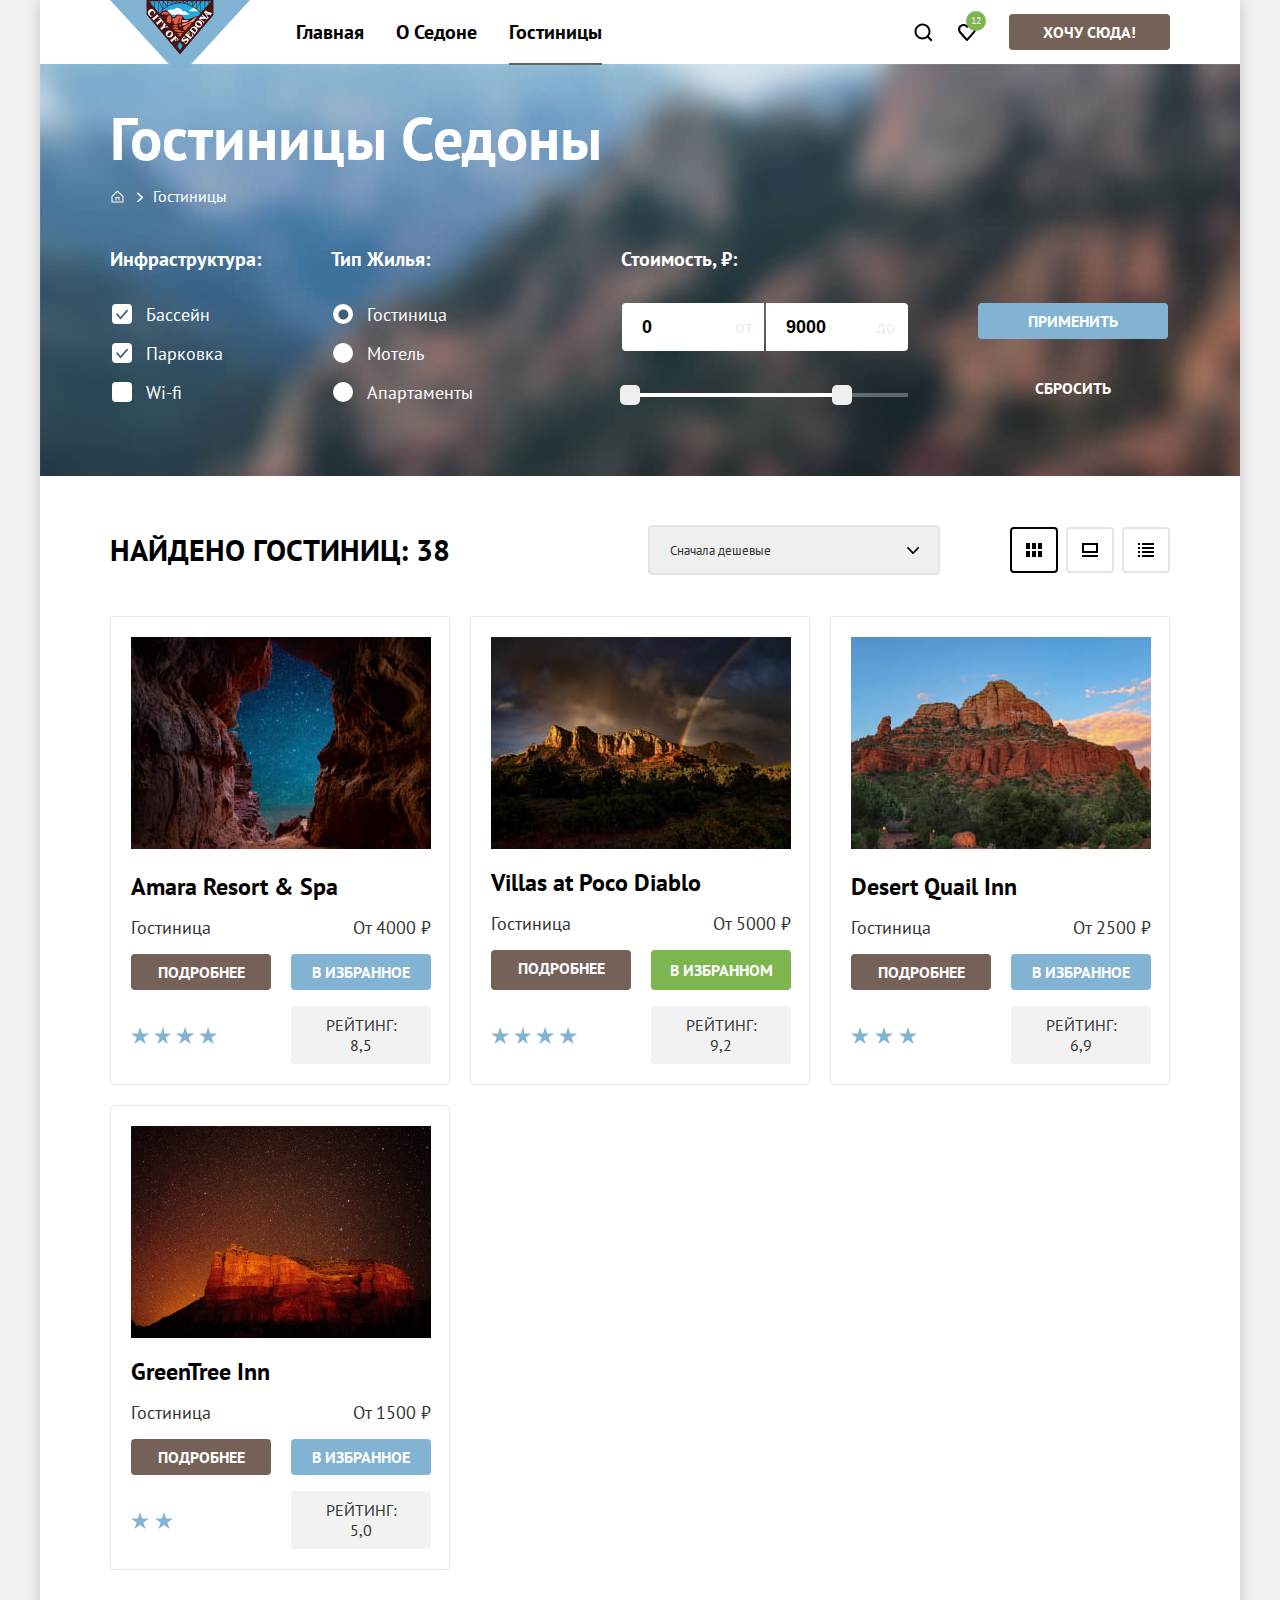
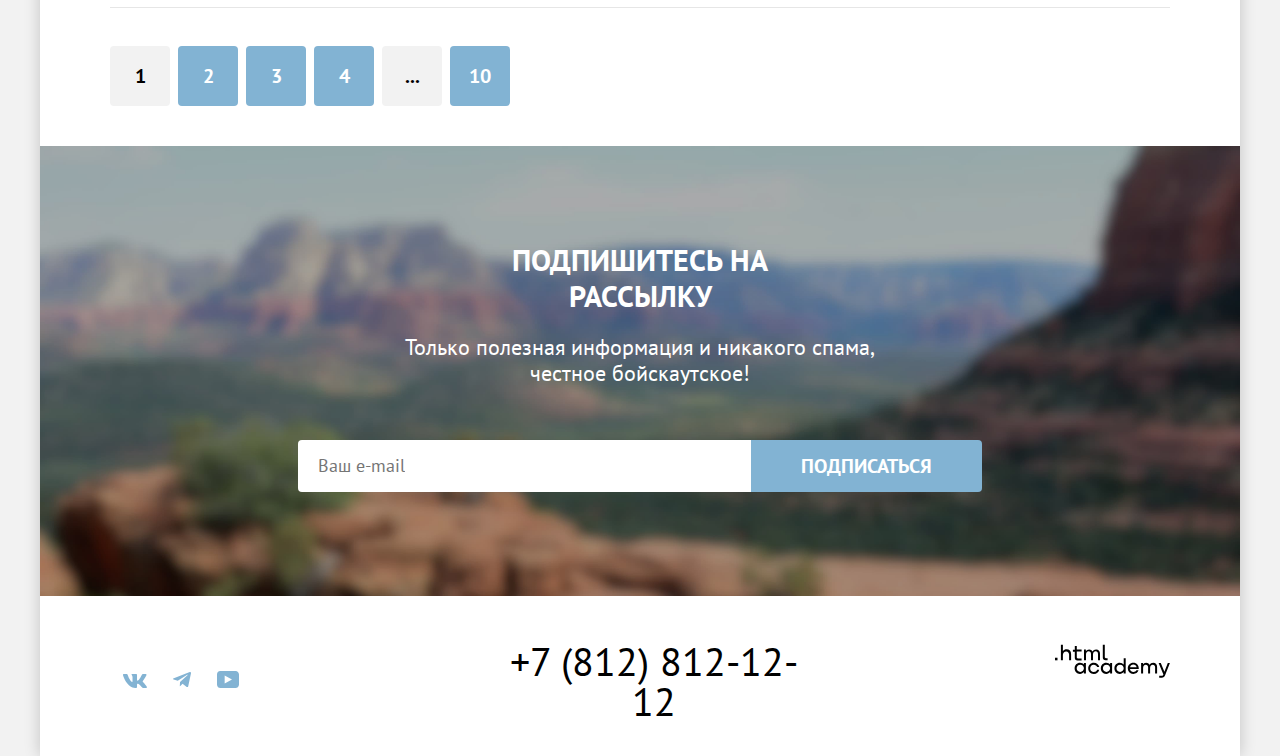
==== commit c7cb24da: "Добавляет некоторые изменения" ====
--- a/catalog.html
+++ b/catalog.html
@@ -56,7 +56,7 @@
               </a>
             </li>
             <li class="bread-crumbs-item ">
-              <a class="bread-crumbs-link" href="catalog.html" >
+              <a class="bread-crumbs-link" href="catalog.html">
                 Гостиницы</a>
             </li>
           </ol>
@@ -148,13 +148,11 @@
         </section>
         <div class="catalog-wrapper">
           <section class="catalog" data-test="catalog">
-            <div class="catalog-left-block">
-              <h2 class="find-hotel">Найдено гостиниц:<span> 38</span></h2>
-              <select class="select-control" aria-label="Сортировка">
-                <option value="cheap">Сначала дешевые</option>
-                <option value="expensive">Сначала дорогие</option>
-              </select>
-            </div>
+            <h2 class="find-hotel">Найдено гостиниц:<span> 38</span></h2>
+            <select class="select-control" aria-label="Сортировка">
+              <option value="cheap">Сначала дешевые</option>
+              <option value="expensive">Сначала дорогие</option>
+            </select>
             <ul class="catalog-view-list">
               <li class="catalog-view-item catalog-view-item-current ">
                 <a href="#" class="catalog-view-icon catalog-view-cards-selected">
@@ -178,6 +176,8 @@
               <a class="catalog-item-link" href="#">
                 <img class="catalog-item-image" src="images/hotels/hotel-1.jpg" width="300" height="212"
                   alt="Вид на звездное ночное небо изнутри горной расщелины">
+              </a>
+              <a class="catalog-item-link" href="#">
                 <h3 class="catalog-item-title">Amara Resort & Spa</h3>
               </a>
               <p class="catalog-item-type">Гостиница</p>
@@ -193,6 +193,8 @@
               <a class="catalog-item-link" href="#">
                 <img class="catalog-item-image" src="images/hotels/hotel-2.jpg" width="300" height="212"
                   alt="Радуга над горой">
+              </a>
+              <a class="catalog-item-link" href="#">
                 <h3 class="catalog-item-title">Villas at Poco Diablo</h3>
               </a>
               <p class="catalog-item-type">Гостиница</p>
@@ -210,6 +212,8 @@
               <a class="catalog-item-link" href="#">
                 <img class="catalog-item-image" src="images/hotels/hotel-3.jpg" width="300" height="212"
                   alt="Закат в горах">
+              </a>
+              <a class="catalog-item-link" href="#">
                 <h3 class="catalog-item-title">Desert Quail Inn</h3>
               </a>
               <p class="catalog-item-type">Гостиница</p>
@@ -226,6 +230,8 @@
               <a class="catalog-item-link" href="#">
                 <img class="catalog-item-image" src="images/hotels/hotel-4.jpg" width="300" height="212"
                   alt="Ночь в горах">
+              </a>
+              <a class="catalog-item-link" href="#">
                 <h3 class="catalog-item-title">GreenTree Inn</h3>
               </a>
               <p class="catalog-item-type">Гостиница</p>
--- a/styles/styles.css
+++ b/styles/styles.css
@@ -86,7 +86,6 @@
 
 .navigation {
   display: flex;
-  flex-wrap: wrap;
   margin: 0 auto;
   width: 962px;
   margin-left: 10px;
@@ -104,6 +103,7 @@
   margin: 0 20px;
   list-style-type: none;
   min-height: 64px;
+  max-width: 500px;
 }
 
 .navigation-link-current {
@@ -193,7 +193,7 @@
   text-transform: uppercase;
   font-family: inherit;
   margin: 14px 0;
-  max-height: 36px;
+  max-height: 20px;
   border-radius: 4px;
   padding: 8px 34px;
   text-wrap: nowrap;
@@ -316,7 +316,6 @@
 }
 
 .advantages-item-text-light {
-  background-color: #82B3D3;
   color: #FFFFFF;
   margin: 0;
   padding: 102px 85px;
@@ -324,10 +323,6 @@
 
 .advantages-item-title-light {
   color: #FFFFFF;
-}
-
-.advantages-item:nth-child(3) {
-  background: rgba(131, 179, 211, 0.2);
 }
 
 .advantages-item {
@@ -341,6 +336,11 @@
 
 .advantages-item-baner {
   width: 100%;
+  background-color: #82B3D3;
+}
+
+.advantages-item:nth-child(3n) {
+  background: rgba(131, 179, 211, 0.2);
 }
 
 .main-infrastructure {
@@ -377,7 +377,6 @@
   display: flex;
   flex-wrap: wrap;
   width: 1200px;
-  justify-content: space-between;
   list-style-type: none;
 }
 
@@ -592,7 +591,6 @@
 
 .page-footer-container {
   display: flex;
-  flex-wrap: wrap;
   width: 1060px;
   margin: 40px 70px 30px;
 }
@@ -1121,7 +1119,7 @@
   opacity: 100%;
 }
 
-.control-input[type="radio"]:not(:disabled):focus-visible ~ .control-mark {
+.filter-radio[type="radio"]:not(:disabled):focus-visible ~ .control-mark-radio {
   outline: 3px solid #83b3d3;
   opacity: 100%;
 }
@@ -1131,6 +1129,24 @@
   background-position: center;
   background-repeat: no-repeat;
 }
+
+.filter-radio:not(:disabled):hover ~ .control-mark-radio,
+.filter-radio:focus ~ .control-mark-radio {
+  opacity: 60%;
+}
+
+.filter-radio:not(:disabled):hover ~ .control-label {
+  opacity: 60%;
+}
+
+.filter-radio:not(:disabled):active ~ .control-mark-radio::before {
+  opacity: 30%;
+}
+
+.filter-radio:not(:disabled):active ~ .control-label {
+  opacity: 30%;
+}
+
 
 .range-wrappers-inputs {
   display: flex;
@@ -1226,11 +1242,12 @@
   font-weight: 700;
   line-height: 24px;
   text-align: left;
-  width: 122px;
+  width: 92px;
   border: none;
   padding: 0;
   height: 48px;
   padding-left: 20px;
+  padding-right: 30px;
 }
 
 .price-min {
@@ -1256,7 +1273,6 @@
   display: flex;
   flex-wrap: wrap;
   flex-direction: column;
-  justify-content: end;
   margin-left: 70px;
   margin-top: 56px;
 }
@@ -1318,14 +1334,9 @@
 .catalog {
   display: flex;
   flex-wrap: wrap;
-  justify-content: space-between;
+  align-items: center;
+  gap: 70px;
   margin-bottom: 25px;
-}
-
-.catalog-left-block {
-  display: flex;
-  flex-wrap: wrap;
-  align-items: center;
 }
 
 .find-hotel {
@@ -1335,8 +1346,8 @@
   text-align: left;
   margin: 0;
   color: #000;
-  margin-right: 200px;
-  text-transform: uppercase;
+  text-transform: uppercase;
+  flex-grow: 1;
 }
 
 .select-control {
@@ -1435,10 +1446,8 @@
   line-height: 28px;
   text-align: left;
   color: #000000;
-  /* text-decoration: none; */
-  margin: 0;
-  margin-top: 9px;
-}
+  margin: 0;
+ }
 
 .catalog-item {
   display: grid;
@@ -1447,8 +1456,8 @@
   padding: 20px 20px;
   border: 1px solid #e6e6e6;
   border-radius: 4px;
-  align-items: center;
-}
+  grid-template-rows: 1fr;
+ }
 
 .catalog-item-link {
   grid-column: 1/-1;
@@ -1556,6 +1565,10 @@
   background: #f2f2f2;
   padding: 9px 22px;
   border-radius: 4px;
+}
+.catalog-item-star-rating {
+  display: flex;
+  align-items: center;
 }
 
 .catalog-item-star-rating::before {
@@ -1615,6 +1628,12 @@
   border-radius: 4px;
 }
 
+.pagination-current,
+.pagination-ellepsis {
+  background-color: #f2f2f2;
+  color: #000000;
+}
+
 .pagination-link:active {
   background: #82b3d3;
   color: rgba(255, 255, 255, 0.3);
@@ -1625,33 +1644,17 @@
   color: #ffffff;
 }
 
+.pagination-current:hover {
+  background-color: #f2f2f2;
+  color: #000000;
+}
+.pagination-ellepsis:hover {
+  background-color: #f2f2f2;
+  color: #000000;
+}
 .pagination-link:focus {
   background: #68a2ca;
   color: #ffffff;
-}
-
-.pagination-current,
-.pagination-ellepsis {
-  color: #000000;
-  background-color: #F2F2F2;
-}
-
-.pagination-current,
-.pagination-ellepsis:active {
-  background: #f2f2f2;
-  color: #000000;
-}
-
-.pagination-current,
-.pagination-ellepsis:hover {
-  background: #f2f2f2;
-  color: #000000;
-}
-
-.pagination-current,
-.pagination-ellepsis:focus {
-  background: #f2f2f2;
-  color: #000000;
 }
 
 .subscription-title-catalog {
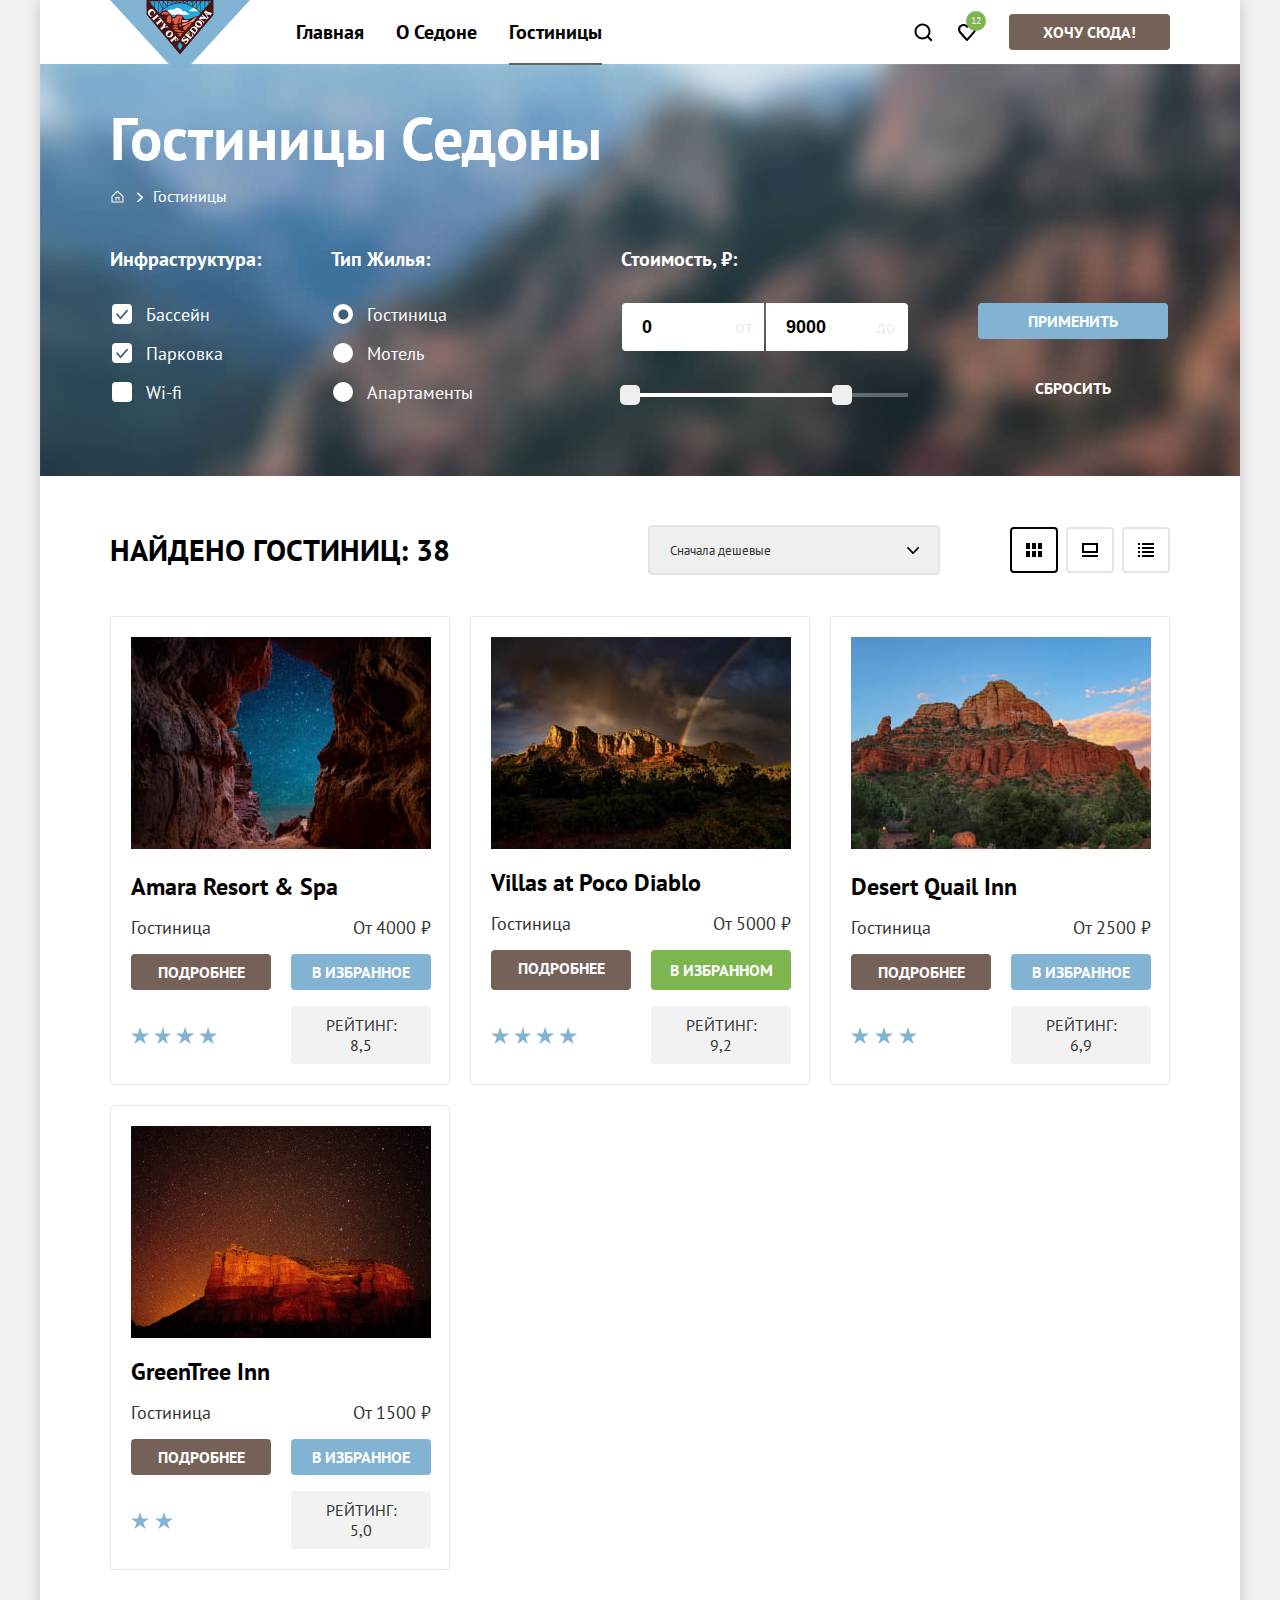
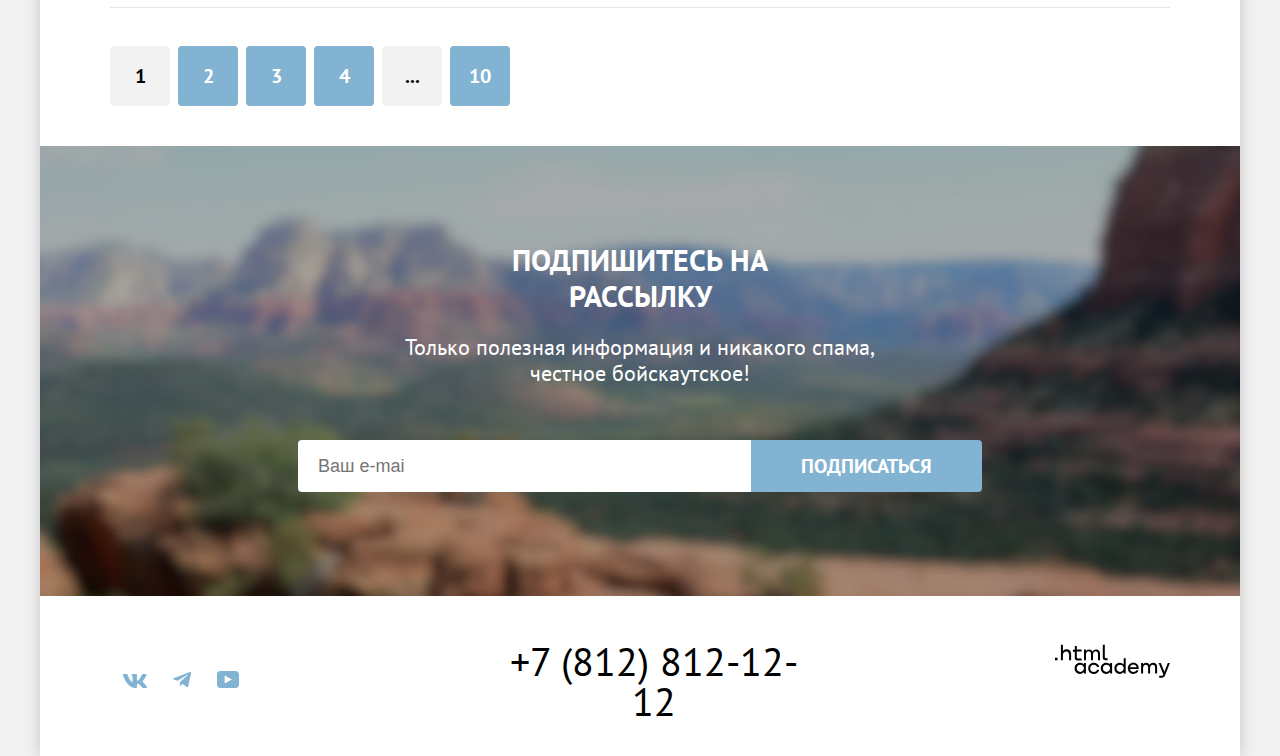
==== commit 605ce3f6: "Merge pull request #3 from Dolgova-Ekaterina/master" ====
--- a/catalog.html
+++ b/catalog.html
@@ -5,7 +5,7 @@
     <meta charset="utf-8">
     <title>HTML Academy: Седона</title>
     <link rel="stylesheet" href="styles/styles.css">
-    <link rel="icon" type="image/png" sizes="32x32" href="/images/favicon.png">
+    <link rel="icon" type="image/icon.ico" sizes="32x32" href="favicon.ico">
   </head>
 
   <body>
--- a/styles/styles.css
+++ b/styles/styles.css
@@ -563,7 +563,6 @@
 
 .e-mail {
   width: 452px;
-  font-family: PT Sans;
   font-size: 18px;
   font-weight: 400;
   line-height: 24px;
@@ -727,7 +726,6 @@
 .modal-title {
   margin: 0;
   margin-bottom: 64px;
-  font-family: PT Sans;
   font-size: 30px;
   font-weight: 700;
   line-height: 36px;
@@ -779,7 +777,6 @@
 }
 
 .check {
-  font-family: PT Sans;
   font-size: 20px;
   font-weight: 700;
   line-height: 24px;
@@ -916,7 +913,6 @@
   padding: 15px 18px 18px 22px;
   border-radius: 10px;
   width: 216px;
-  font-family: PT Sans;
   font-size: 16px;
   font-weight: 400;
   line-height: 20px;
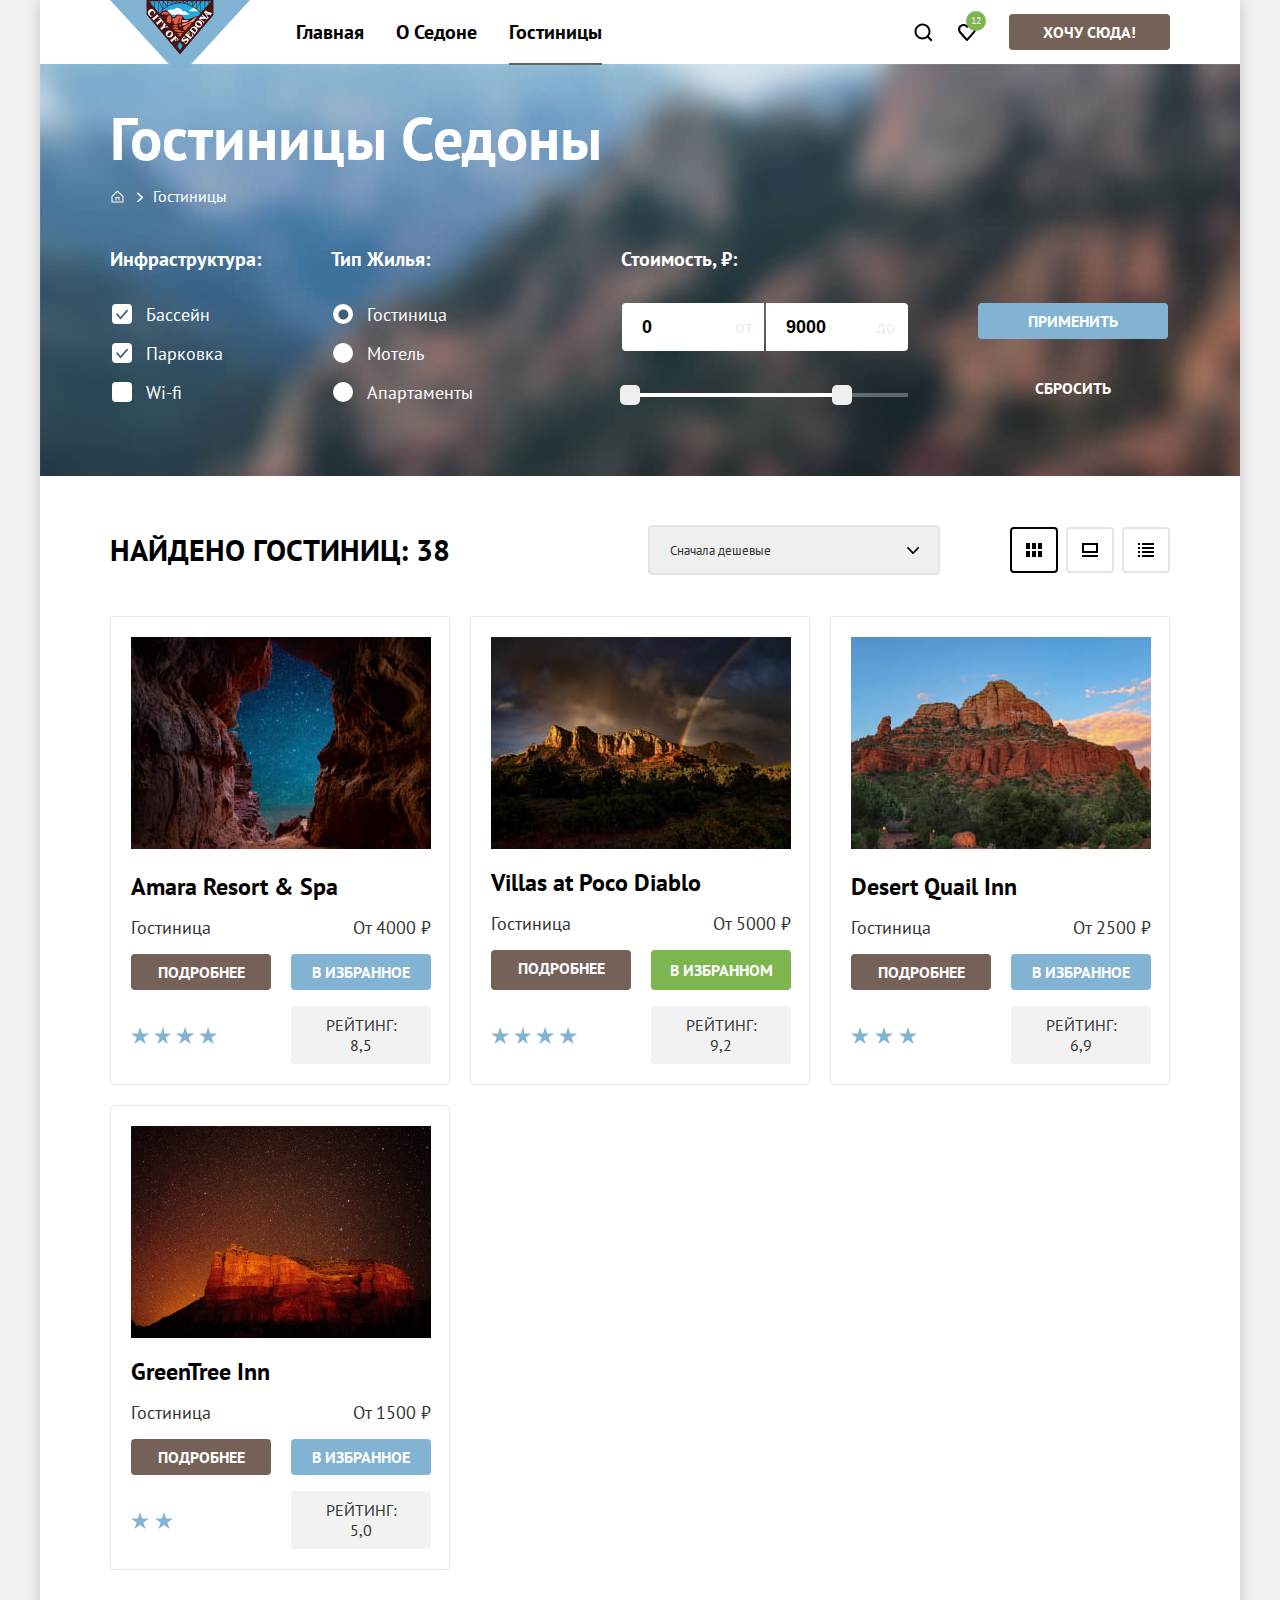
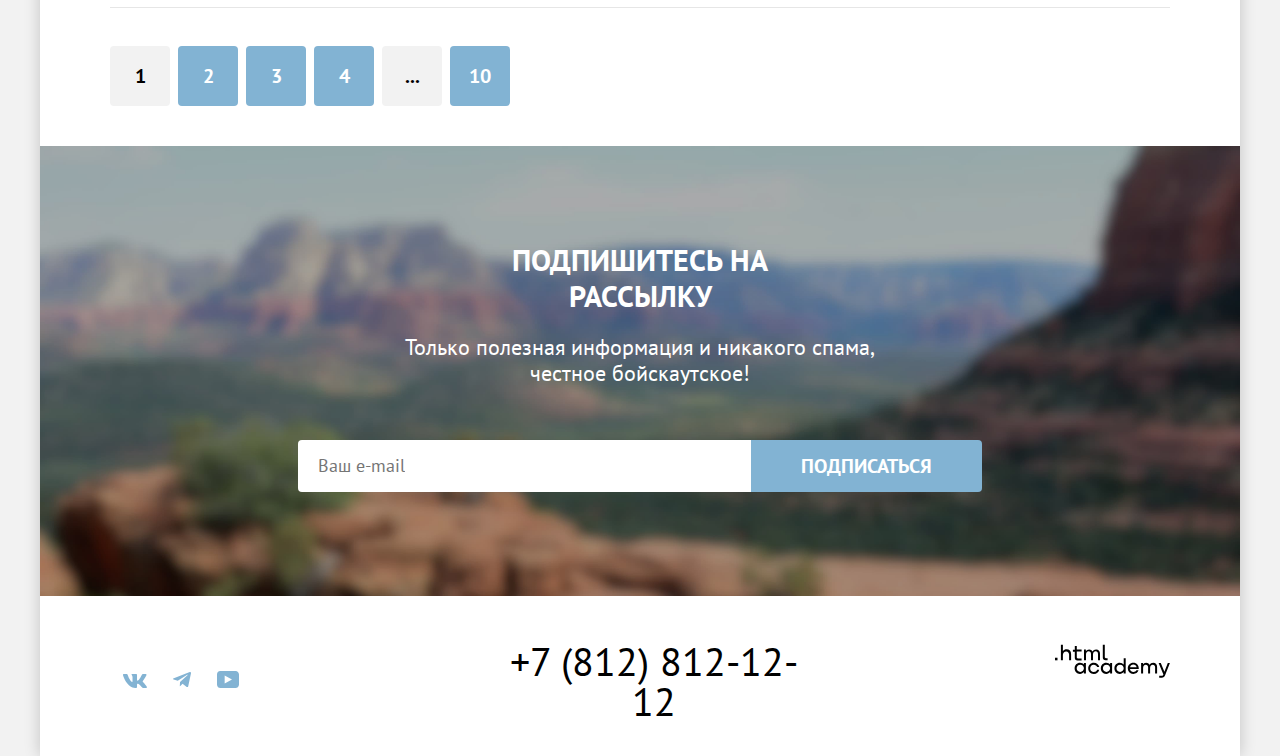
==== commit 9db3b619: "Revert "Изменяет пулреквест"" ====
--- a/catalog.html
+++ b/catalog.html
@@ -5,7 +5,7 @@
     <meta charset="utf-8">
     <title>HTML Academy: Седона</title>
     <link rel="stylesheet" href="styles/styles.css">
-    <link rel="icon" type="image/icon.ico" sizes="32x32" href="favicon.ico">
+    <link rel="icon" type="image/png" sizes="32x32" href="/images/favicon.png">
   </head>
 
   <body>
--- a/styles/styles.css
+++ b/styles/styles.css
@@ -563,6 +563,7 @@
 
 .e-mail {
   width: 452px;
+  font-family: PT Sans;
   font-size: 18px;
   font-weight: 400;
   line-height: 24px;
@@ -726,6 +727,7 @@
 .modal-title {
   margin: 0;
   margin-bottom: 64px;
+  font-family: PT Sans;
   font-size: 30px;
   font-weight: 700;
   line-height: 36px;
@@ -777,6 +779,7 @@
 }
 
 .check {
+  font-family: PT Sans;
   font-size: 20px;
   font-weight: 700;
   line-height: 24px;
@@ -913,6 +916,7 @@
   padding: 15px 18px 18px 22px;
   border-radius: 10px;
   width: 216px;
+  font-family: PT Sans;
   font-size: 16px;
   font-weight: 400;
   line-height: 20px;
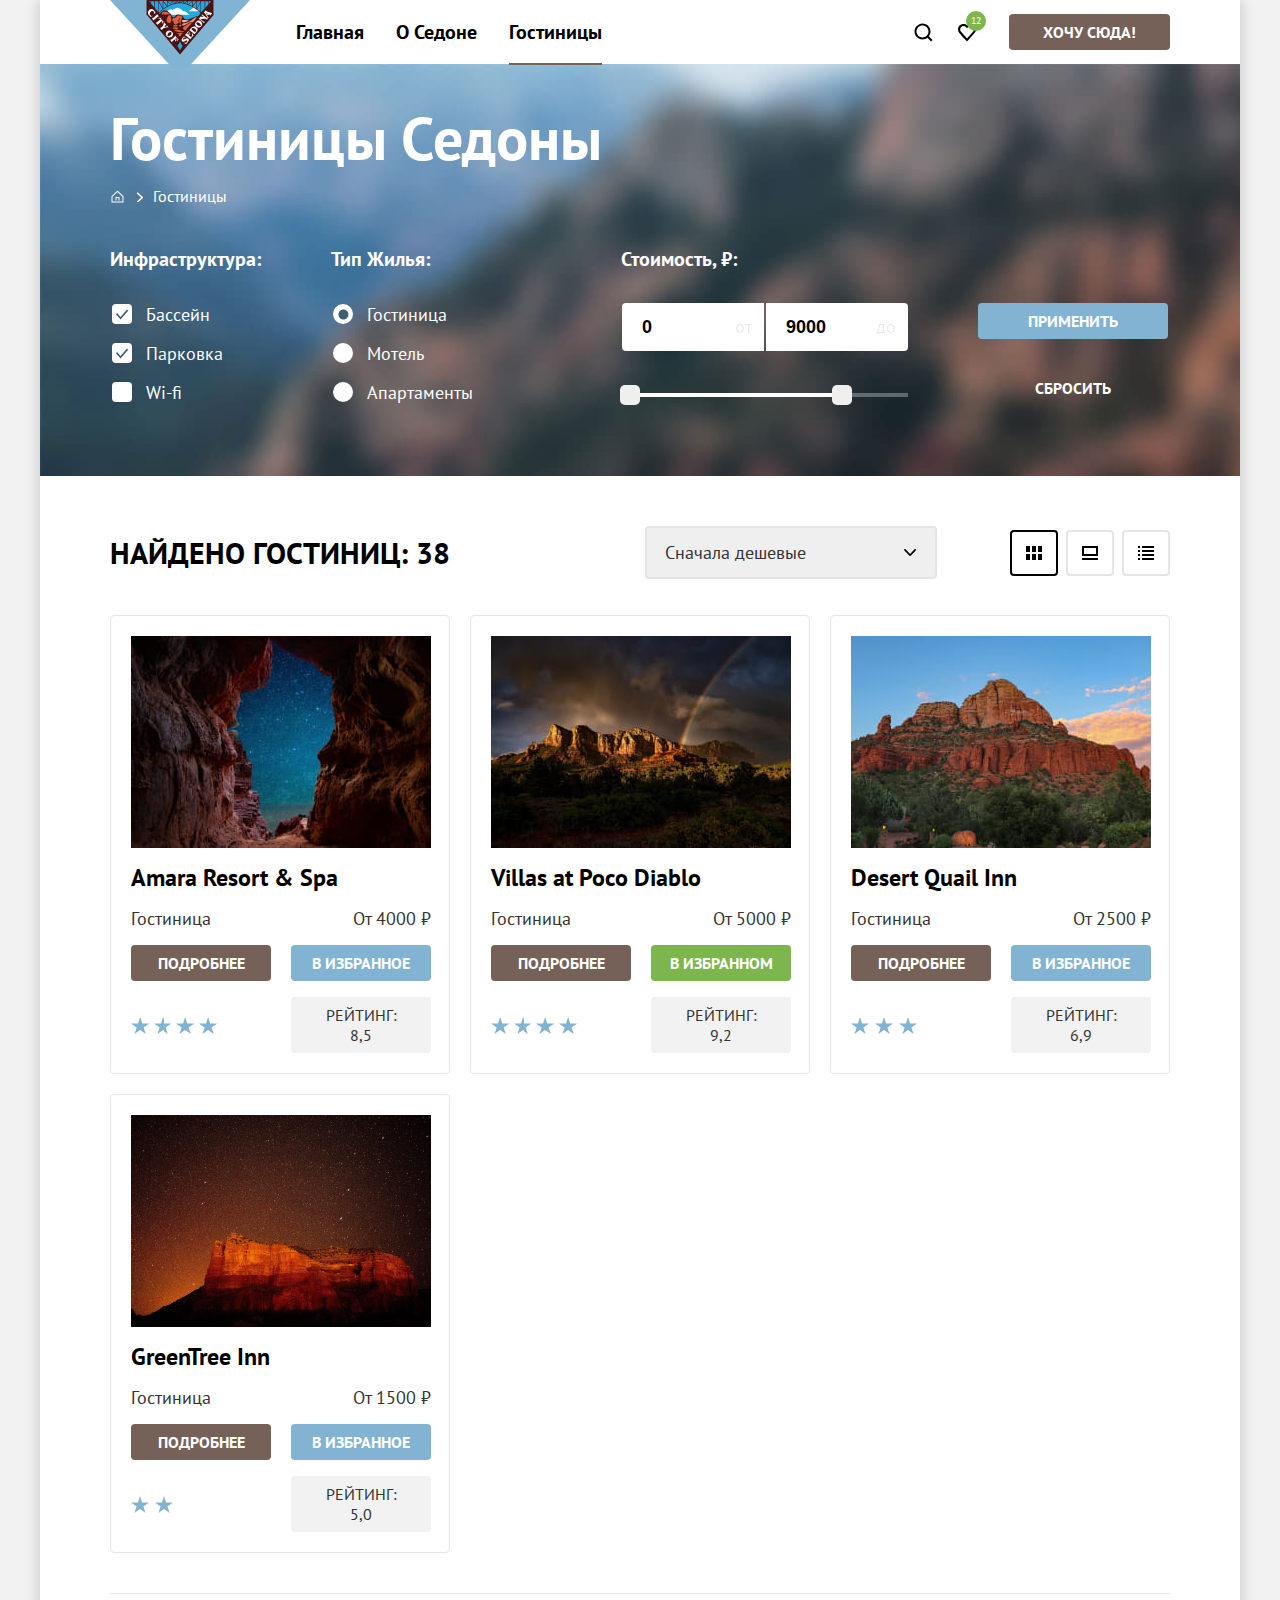
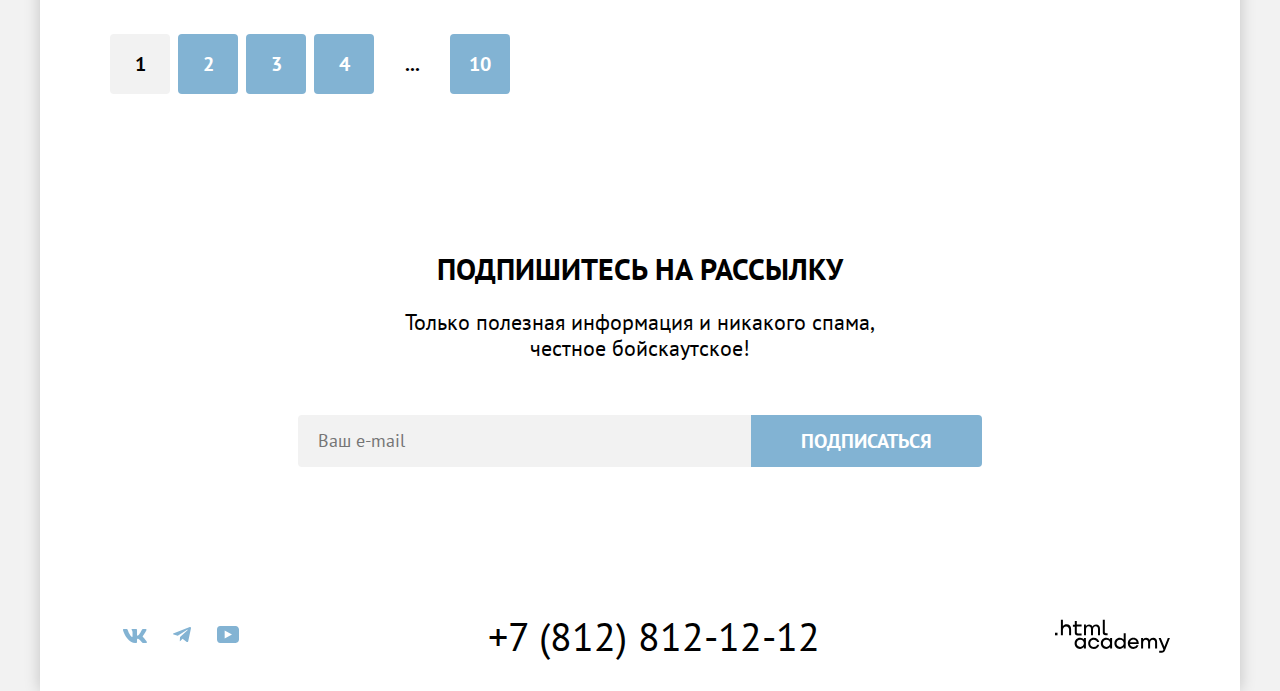
==== commit 2867e39a: "Добавляет изменения для пулреквеста №2" ====
--- a/catalog.html
+++ b/catalog.html
@@ -5,7 +5,8 @@
     <meta charset="utf-8">
     <title>HTML Academy: Седона</title>
     <link rel="stylesheet" href="styles/styles.css">
-    <link rel="icon" type="image/png" sizes="32x32" href="/images/favicon.png">
+    <link rel="icon" href="favicon.ico">
+    <link rel="icon" type="image/png" href="images/favicon.png">
   </head>
 
   <body>
@@ -82,7 +83,7 @@
                 </li>
                 <li class="filter-item">
                   <label class="control">
-                    <input class="visually-hidden control-input" type="checkbox" name="Wi-fi">
+                    <input class="visually-hidden control-input" type="checkbox" name="Wi-fi" >
                     <span class="control-mark"></span>
                     <span class="control-label"> Wi-fi</span>
                   </label>
@@ -94,21 +95,21 @@
               <ul class="filter-list">
                 <li class="filter-item">
                   <label class="control">
-                    <input class="visually-hidden filter-radio" type="radio" name="type-house" value="hotel" checked>
+                    <input class="visually-hidden filter-radio" type="radio" name="type-house" value="hotel" checked >
                     <span class="control-mark-radio "></span>
                     <span class="control-label">Гостиница</span>
                   </label>
                 </li>
                 <li class="filter-item">
                   <label class="control">
-                    <input class="visually-hidden filter-radio" type="radio" name="type-house" value="motel">
+                    <input class="visually-hidden filter-radio" type="radio" name="type-house" value="motel" disabled>
                     <span class="control-mark-radio"></span>
                     <span class="control-label">Мотель</span>
                   </label>
                 </li>
                 <li class="filter-item">
                   <label class="control">
-                    <input class="visually-hidden filter-radio" type="radio" name="type-house" value="apartaments">
+                    <input class="visually-hidden filter-radio" type="radio" name="type-house" value="apartaments"  disabled>
                     <span class="control-mark-radio"></span>
                     <span class="control-label">Апартаменты</span>
                   </label>
@@ -133,8 +134,12 @@
 
                 <div class="range-scale">
                   <div class="range-bar" style="right: 61px; width: 227px">
-                    <button type="button" class="range-toggle toggle-min"></button>
-                    <button type="button" class="range-toggle toggle-max"></button>
+                    <button type="button" class="range-toggle toggle-min">
+                      <span class="visually-hidden">Минимальная стоимость</span>
+                    </button>
+                    <button type="button" class="range-toggle toggle-max">
+                      <span class="visually-hidden">Максимальная стоимость</span>
+                    </button>
                   </div>
                 </div>
               </div>
@@ -183,7 +188,7 @@
               <p class="catalog-item-type">Гостиница</p>
               <p class="catalog-item-price">От 4000 ₽</p>
               <a class="button catalog-item-link-button" href="#">подробнее</a>
-              <button class="button catalog-item-favorites" type="submit">В избранное</button>
+              <button class="button catalog-item-favorites" type="button">В избранное</button>
               <div class="catalog-item-star-rating catalog-item-star-rating-4">
                 <span class="visually-hidden">Отель 4 звезды</span>
               </div>
@@ -195,12 +200,12 @@
                   alt="Радуга над горой">
               </a>
               <a class="catalog-item-link" href="#">
-                <h3 class="catalog-item-title">Villas at Poco Diablo</h3>
+                <h3 class="catalog-item-title">Villas at Poco Diablo       </h3>
               </a>
               <p class="catalog-item-type">Гостиница</p>
               <p class="catalog-item-price">От 5000 ₽</p>
               <a class="button catalog-item-link-button" href="#">подробнее</a>
-              <button class="button catalog-item-favorites catalog-item-favorites-active" type="submit">В
+              <button class="button catalog-item-favorites catalog-item-favorites-active" type="button" >В
                 избранном</button>
               <div class="catalog-item-star-rating catalog-item-star-rating-4">
                 <span class="visually-hidden">Отель 4 звезды</span>
@@ -219,7 +224,7 @@
               <p class="catalog-item-type">Гостиница</p>
               <p class="catalog-item-price">От 2500 ₽</p>
               <a class="button catalog-item-link-button" href="#">подробнее</a>
-              <button class="button catalog-item-favorites" type="submit">В избранное</button>
+              <button class="button catalog-item-favorites" type="button">В избранное</button>
               <div class="catalog-item-star-rating catalog-item-star-rating-3">
                 <span class="visually-hidden">Отель 3 звезды</span>
               </div>
@@ -237,7 +242,7 @@
               <p class="catalog-item-type">Гостиница</p>
               <p class="catalog-item-price">От 1500 ₽</p>
               <a class="button catalog-item-link-button" href="#">подробнее</a>
-              <button class="button catalog-item-favorites" type="submit">В избранное</button>
+              <button class="button catalog-item-favorites" type="button">В избранное</button>
               <div class="catalog-item-star-rating catalog-item-star-rating-2">
                 <span class="visually-hidden">Отель 2 звезды</span>
               </div>
@@ -267,11 +272,12 @@
             </li>
           </ul>
         </div>
-        <section class="subscription" data-test="subscription">
-          <h2 class="subscription-title">Подпишитесь на рассылку</h2>
-          <p class="subscription-text">Только полезная информация и никакого спама, честное бойскаутское!</p>
+        <section class="subscription subscription-catalog" data-test="subscription">
+          <h2 class="subscription-title-catalog">Подпишитесь на рассылку</h2>
+          <p class="subscription-text-catalog">Только полезная информация и никакого спама, честное бойскаутское!</p>
           <form class="subscription-form" action="https://echo.htmlacademy.ru/" method="post">
-            <input class="e-mail" type="text" name="user-email" placeholder="Ваш e-mail">
+            <label class="visually-hidden" for="subscribe-email">Укажите Ваш e-mail</label>
+            <input class="e-mail" type="text" name="user-email" id="subscribe-email" placeholder="Ваш e-mail">
             <button class="button button-subscription" type="submit">Подписаться</button>
           </form>
         </section>
--- a/styles/styles.css
+++ b/styles/styles.css
@@ -47,17 +47,20 @@
   clip: rect(0 0 0 0);
   overflow: hidden;
 }
+.button:hover {
+  color: #ffffff;
+}
+
+.button:focus {
+  color: #ffffff;
+}
 
 .button:active {
   color: rgba(255, 255, 255, 0.3);
 }
 
-.button:hover {
-  color: #ffffff;
-}
-
-.button:focus {
-  color: #ffffff;
+.button:disabled {
+  background: #E5E5E5;
 }
 
 .page-container {
@@ -227,7 +230,7 @@
 
 .hero {
   min-height: 485px;
-  background-color: #82b3d3;
+  background-color: #190d44;
   background-image: url(../images/welcome-layer.svg), url(../images/main-background.jpg);
   background-size: 100% auto, cover;
   background-repeat: no-repeat;
@@ -308,7 +311,7 @@
   background: rgba(0, 0, 0, 0.3);
   content: "";
   left: 58px;
-  top: 86px;
+  bottom: -31px;
 }
 
 .advantages-item-title-light::before {
@@ -502,7 +505,7 @@
   align-items: center;
   margin: 0;
   width: 1200px;
-  background-color: #82b3d3;
+  background-color:  #190d44;
   color: #FFFFFF;
   background-image: url(../images/background-sub.jpg);
   background-repeat: no-repeat;
@@ -520,7 +523,6 @@
   text-transform: uppercase;
   text-align: center;
   margin: 0;
-  width: 404px;
 }
 
 
@@ -563,19 +565,19 @@
 
 .e-mail {
   width: 452px;
-  font-family: PT Sans;
   font-size: 18px;
   font-weight: 400;
   line-height: 24px;
   text-align: left;
   color: #000000;
+  background-color: #f2f2f2;
   border: none;
   padding: 14px 0 14px 20px;
   border-radius: 4px 0 0 4px;
 }
 
 .e-mail::placeholder {
-  width: 87px;
+  font-family: "PT Sans";
   height: 24px;
   opacity: 0.6px;
 }
@@ -603,6 +605,7 @@
   list-style-type: none;
   align-items: center;
   margin-right: 41px;
+  max-width: 183px;
 }
 
 .social:active {
@@ -622,14 +625,14 @@
 }
 
 .footer-contact-phone {
-  width: 331px;
+
   font-weight: 400;
   font-size: 40px;
   line-height: 40px;
   text-align: center;
   color: #000000;
   text-decoration: none;
-  margin: 5px 195px;
+  margin: 5px auto;
 }
 
 .footer-contact-phone:active {
@@ -645,9 +648,9 @@
 }
 
 .copyright-logo {
-  max-width: 115px;
-  margin-left: auto;
+  max-width: 156px;
   margin-top: 8px;
+  margin-left: 41px;
 }
 
 .copyright-logotype:active {
@@ -680,6 +683,7 @@
   background: #FFFFFF;
   border-radius: 30px;
 }
+
 
 .modal-container-clouse {
   display: none;
@@ -727,7 +731,6 @@
 .modal-title {
   margin: 0;
   margin-bottom: 64px;
-  font-family: PT Sans;
   font-size: 30px;
   font-weight: 700;
   line-height: 36px;
@@ -769,17 +772,21 @@
 
 .field:hover {
   background: #E6E6E6;
-  background-image: url(/images/calendar.svg);
-  background-position: 405px;
-  background-repeat: no-repeat;
+}
+
+.field-button:hover {
+  background: #E6E6E6;
 }
 
 .field:focus {
   outline: 3px solid #83b3d3;
 }
 
+.field-button:focus {
+  outline: 3px solid #83b3d3;
+}
+
 .check {
-  font-family: PT Sans;
   font-size: 20px;
   font-weight: 700;
   line-height: 24px;
@@ -832,12 +839,10 @@
 }
 
 .field {
+  font-family: "PT Sans";
   width: 440px;
   border: none;
   background: #f2f2f2;
-  background-image: url(/images/calendar.svg);
-  background-position: 405px;
-  background-repeat: no-repeat;
   padding: 12px 14px 12px 20px;
   font-size: 18px;
   font-weight: 700;
@@ -845,6 +850,24 @@
   text-align: left;
   box-sizing: border-box;
   border-radius: 4px;
+}
+
+.field-item-wrapper {
+  position: relative;
+}
+
+.field-item-wrapper::before {
+  content: "";
+  position: absolute;
+  width: 20px;
+  height: 20px;
+  background-image: url(/images/calendar.svg);
+  right: 18px;
+  bottom: 12px;
+  background-repeat: no-repeat;
+  opacity: 30%;
+
+
 }
 
 .field-item-numeric {
@@ -863,6 +886,10 @@
   background: #f2f2f2;
   padding: 0;
   text-align: center;
+  font-family: PT Sans;
+  font-size: 18px;
+  font-weight: 700;
+  line-height: 20px;
 }
 
 .button-icon {
@@ -871,24 +898,76 @@
   border: none;
   padding: 0;
   cursor: pointer;
-}
-
-.button-icon:hover {
-  fill: #000000;
+  position: relative;
+}
+
+.button-minus:focus::before {
+  border: 3px solid rgba(130, 179, 211, 1);
 }
 
 .button-minus {
-  background-image: url(/images/button-minus.svg);
-  background-repeat: no-repeat;
-  background-position: center;
   border-radius: 4px 0 0 4px;
 }
 
-.button-plus {
-  background-image: url(/images/button-plus.svg);
-  background-repeat: no-repeat;
-  background-position: center;
-  border-radius: 0 4px 4px 0;
+.button-minus::before {
+  position: absolute;
+  content: '';
+  top: 25px;
+  left: 12px;
+  width: 14px;
+  height: 2px;
+  margin: 0;
+  padding: 0;
+  background-color: #cdc7c4;
+  border: none;
+  cursor: pointer;
+}
+
+.button-minus:hover::before,
+.button-plus:hover::before,
+.button-plus:hover::after,
+.button-minus:focus::before,
+.button-plus:focus::before,
+.button-plus:focus::after {
+  background-color: #000000;
+}
+
+.button-minus:active::before,
+.button-plus:active::before,
+.button-plus:active::after,
+.button-minus:active::before,
+.button-plus:active::before,
+.button-plus:active::after {
+  background-color: #cdc7c4;
+}
+
+.button-plus::before {
+  position: absolute;
+  content: '';
+  top: 25px;
+  right: 14px;
+  width: 14px;
+  height: 2px;
+  margin: 0;
+  padding: 0;
+  background-color: #cdc7c4;
+  border: none;
+  cursor: pointer;
+}
+
+.button-plus::after {
+  position: absolute;
+  content: '';
+  top: 25px;
+  left: 12px;
+  width: 14px;
+  height: 2px;
+  margin: 0;
+  padding: 0;
+  background-color: #cdc7c4;
+  border: none;
+  cursor: pointer;
+  transform: rotate(90deg);
 }
 
 .tooltip-toggle {
@@ -913,18 +992,17 @@
   background: #333333;
   color: #ffffff;
   text-transform: none;
-  padding: 15px 18px 18px 22px;
+  padding: 19px 18px 24px 21px;
   border-radius: 10px;
-  width: 216px;
-  font-family: PT Sans;
+  width: 218px;
   font-size: 16px;
   font-weight: 400;
   line-height: 20px;
   text-align: left;
   position: absolute;
-  left: -50px;
-  margin: 0;
-  top: 40px;
+  left: -57px;
+  margin: 0;
+  top: 39px;
   z-index: 1;
   display: none;
 }
@@ -938,7 +1016,7 @@
   border: 25px solid transparent;
   border-bottom: 20px solid #333333;
   top: -34px;
-  right: 110px;
+  right: 105px;
 }
 
 .info-text.error {
@@ -960,11 +1038,11 @@
 .filter {
   padding: 35px 70px 67px;
   color: #FFFFFF;
-  background-color: #82b3d3;
+  background-color: #190d44;
   background-image: url(../images/background-form.jpg);
   background-repeat: no-repeat;
   background-size: cover;
-  margin-bottom: 33px;
+  margin-bottom: 50px;
 }
 
 .filter-title {
@@ -1335,8 +1413,8 @@
   display: flex;
   flex-wrap: wrap;
   align-items: center;
-  gap: 70px;
-  margin-bottom: 25px;
+  gap: 73px;
+  margin-bottom: 36px;
 }
 
 .find-hotel {
@@ -1353,9 +1431,11 @@
 .select-control {
   color: #333333;
   font-weight: 400;
-  font-family: inherit;
+  font-family: "PT Sans";
+  font-size: 18px;
+  line-height: 21px;
   width: 292px;
-  padding: 14px 20px;
+  padding: 14px 18px;
   border: 2px solid #e5e5e5;
   border-radius: 4px;
   -webkit-appearance: none;
@@ -1385,6 +1465,8 @@
   padding: 0;
   gap: 8px;
   list-style: none;
+  max-width: 160px;
+  margin: 0;
 }
 
 .catalog-view-item {
@@ -1393,17 +1475,19 @@
   border-radius: 4px;
 }
 
+
+.catalog-view-item:hover {
+  border: 2px solid #000000;
+}
+
+.catalog-view-item:focus {
+  border: 2px solid #68a2ca;
+}
+
 .catalog-view-item:active {
   border: 2px solid #000000;
 }
 
-.catalog-view-item:hover {
-  border: 2px solid #000000;
-}
-
-.catalog-view-item:focus {
-  border: 2px solid #68a2ca;
-}
 
 .catalog-view-item-current {
   border: 2px solid #000000;
@@ -1447,7 +1531,7 @@
   text-align: left;
   color: #000000;
   margin: 0;
- }
+}
 
 .catalog-item {
   display: grid;
@@ -1456,17 +1540,13 @@
   padding: 20px 20px;
   border: 1px solid #e6e6e6;
   border-radius: 4px;
-  grid-template-rows: 1fr;
- }
+  grid-template-rows: auto 1fr;
+}
 
 .catalog-item-link {
   grid-column: 1/-1;
   text-decoration: none;
-}
-
-.catalog-item-card {
-  text-align: left;
-  margin: 0;
+  display: grid;
 }
 
 .catalog-item-type {
@@ -1539,7 +1619,7 @@
   background-color: #7DB54F;
   color: #FFFFFF;
   cursor: pointer;
-  padding: 10px;
+  padding: 8px;
 }
 
 .catalog-item-favorites-active:active {
@@ -1563,9 +1643,10 @@
   text-align: center;
   margin: 0;
   background: #f2f2f2;
-  padding: 9px 22px;
+  padding: 8px 22px;
   border-radius: 4px;
 }
+
 .catalog-item-star-rating {
   display: flex;
   align-items: center;
@@ -1577,7 +1658,7 @@
   background-image: url(/images/stars.svg);
   height: 17px;
   background-repeat: space no-repeat;
-  /* background-size: contain; */
+
 }
 
 .catalog-item-star-rating-4::before {
@@ -1597,10 +1678,11 @@
   display: flex;
   flex-wrap: wrap;
   margin: 0;
-  padding: 40px 0;
+  padding: 45px 0;
   list-style: none;
   gap: 8px;
   position: relative;
+  margin-bottom: 16px;
 }
 
 .pagination::before {
@@ -1608,9 +1690,9 @@
   content: "";
   width: 1060px;
   height: 1px;
-  background-color:  #E6E6E6;
-  position: absolute;
-  top: 1px;
+  background-color: #E6E6E6;
+  position: absolute;
+  top: 4px;
 }
 
 .pagination-link {
@@ -1628,10 +1710,25 @@
   border-radius: 4px;
 }
 
-.pagination-current,
-.pagination-ellepsis {
+.pagination-current {
   background-color: #f2f2f2;
   color: #000000;
+}
+
+.pagination-ellepsis {
+  color: #000000;
+  background-color: #ffffff;
+}
+
+.pagination-link:hover {
+  background: #68a2ca;
+  color: #ffffff;
+}
+
+.pagination-link:focus {
+  background: #68a2ca;
+  color: #ffffff;
+  border: none;
 }
 
 .pagination-link:active {
@@ -1639,22 +1736,20 @@
   color: rgba(255, 255, 255, 0.3);
 }
 
-.pagination-link:hover {
-  background: #68a2ca;
-  color: #ffffff;
-}
-
 .pagination-current:hover {
   background-color: #f2f2f2;
   color: #000000;
 }
+
 .pagination-ellepsis:hover {
-  background-color: #f2f2f2;
+  background-color: #ffffff;
   color: #000000;
 }
-.pagination-link:focus {
-  background: #68a2ca;
-  color: #ffffff;
+
+
+.subscription-catalog {
+  background-color: #ffffff;
+  background-image: none;
 }
 
 .subscription-title-catalog {
@@ -1664,6 +1759,7 @@
   line-height: 36px;
   text-align: center;
   text-transform: uppercase;
+  margin: 0;
 }
 
 .subscription-text-catalog {
@@ -1672,4 +1768,5 @@
   font-weight: 400;
   line-height: 26px;
   text-align: center;
-}
+  width: 475px;
+}
